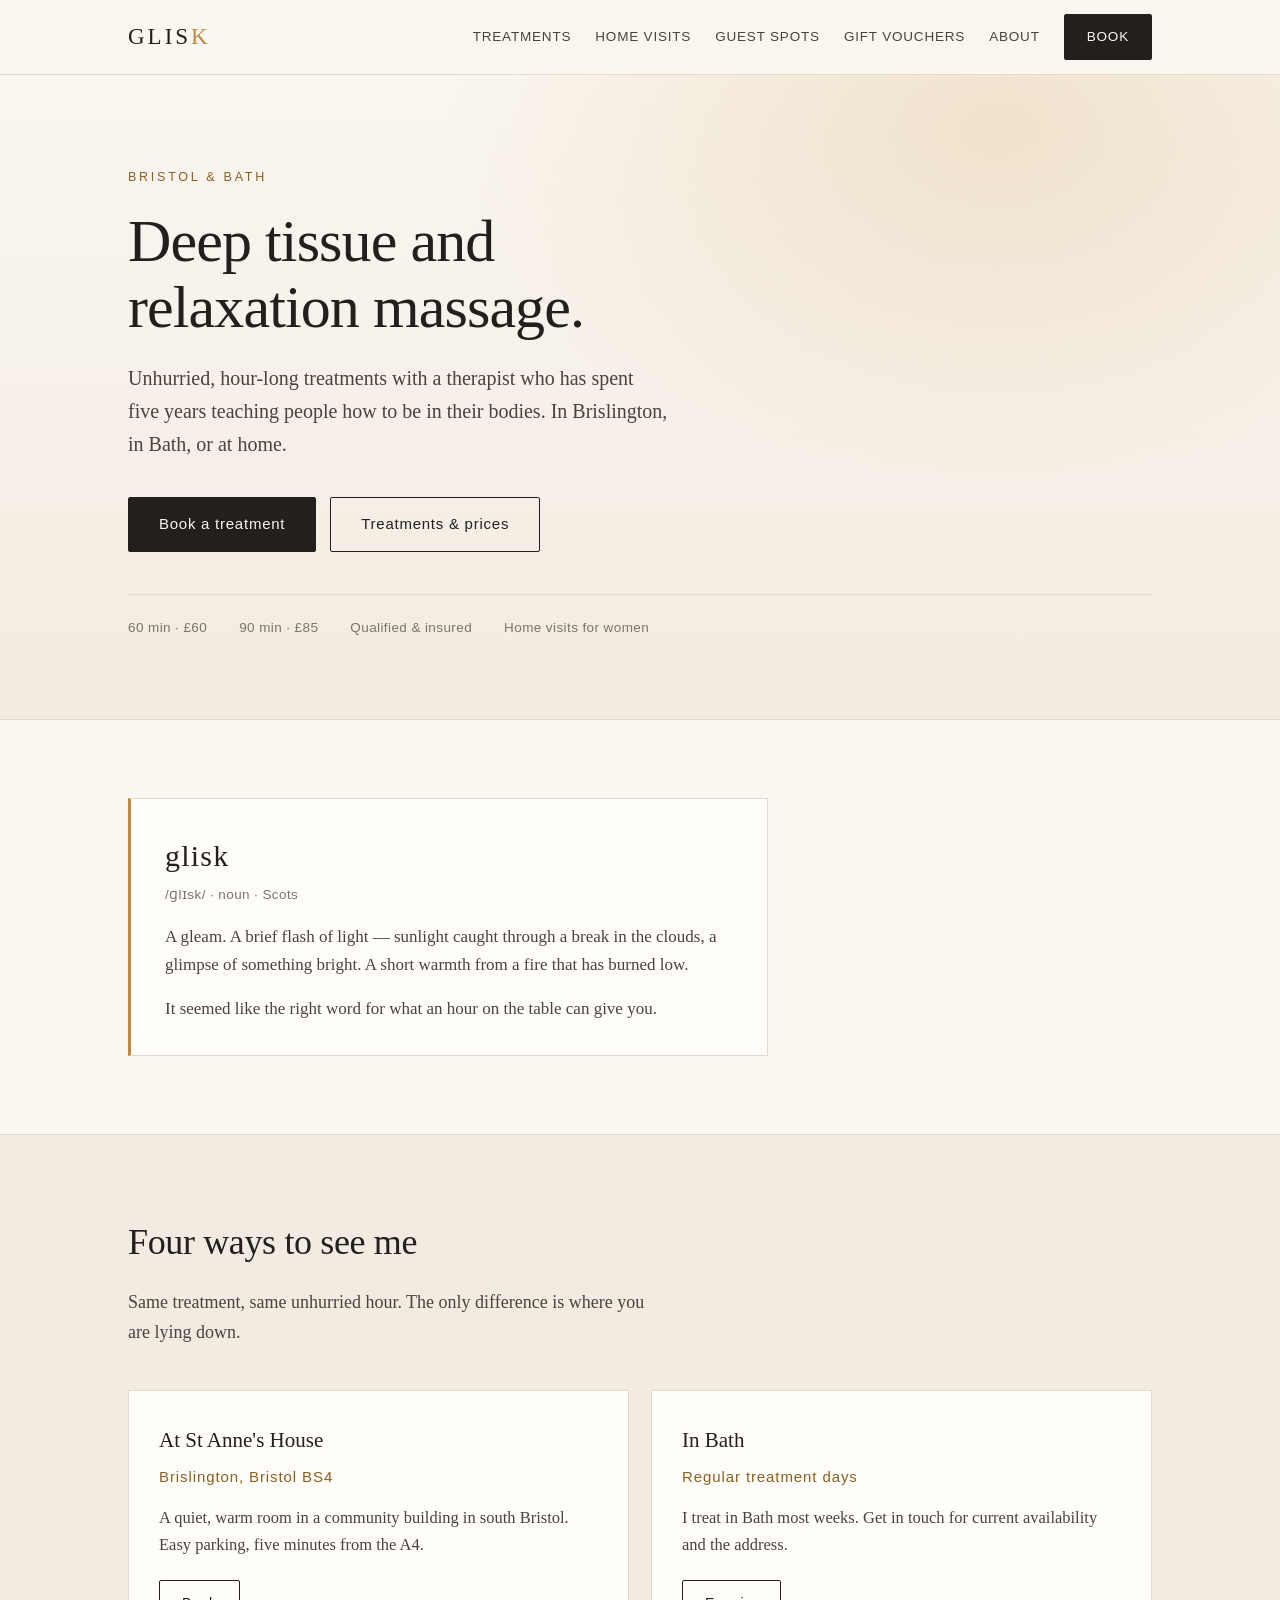
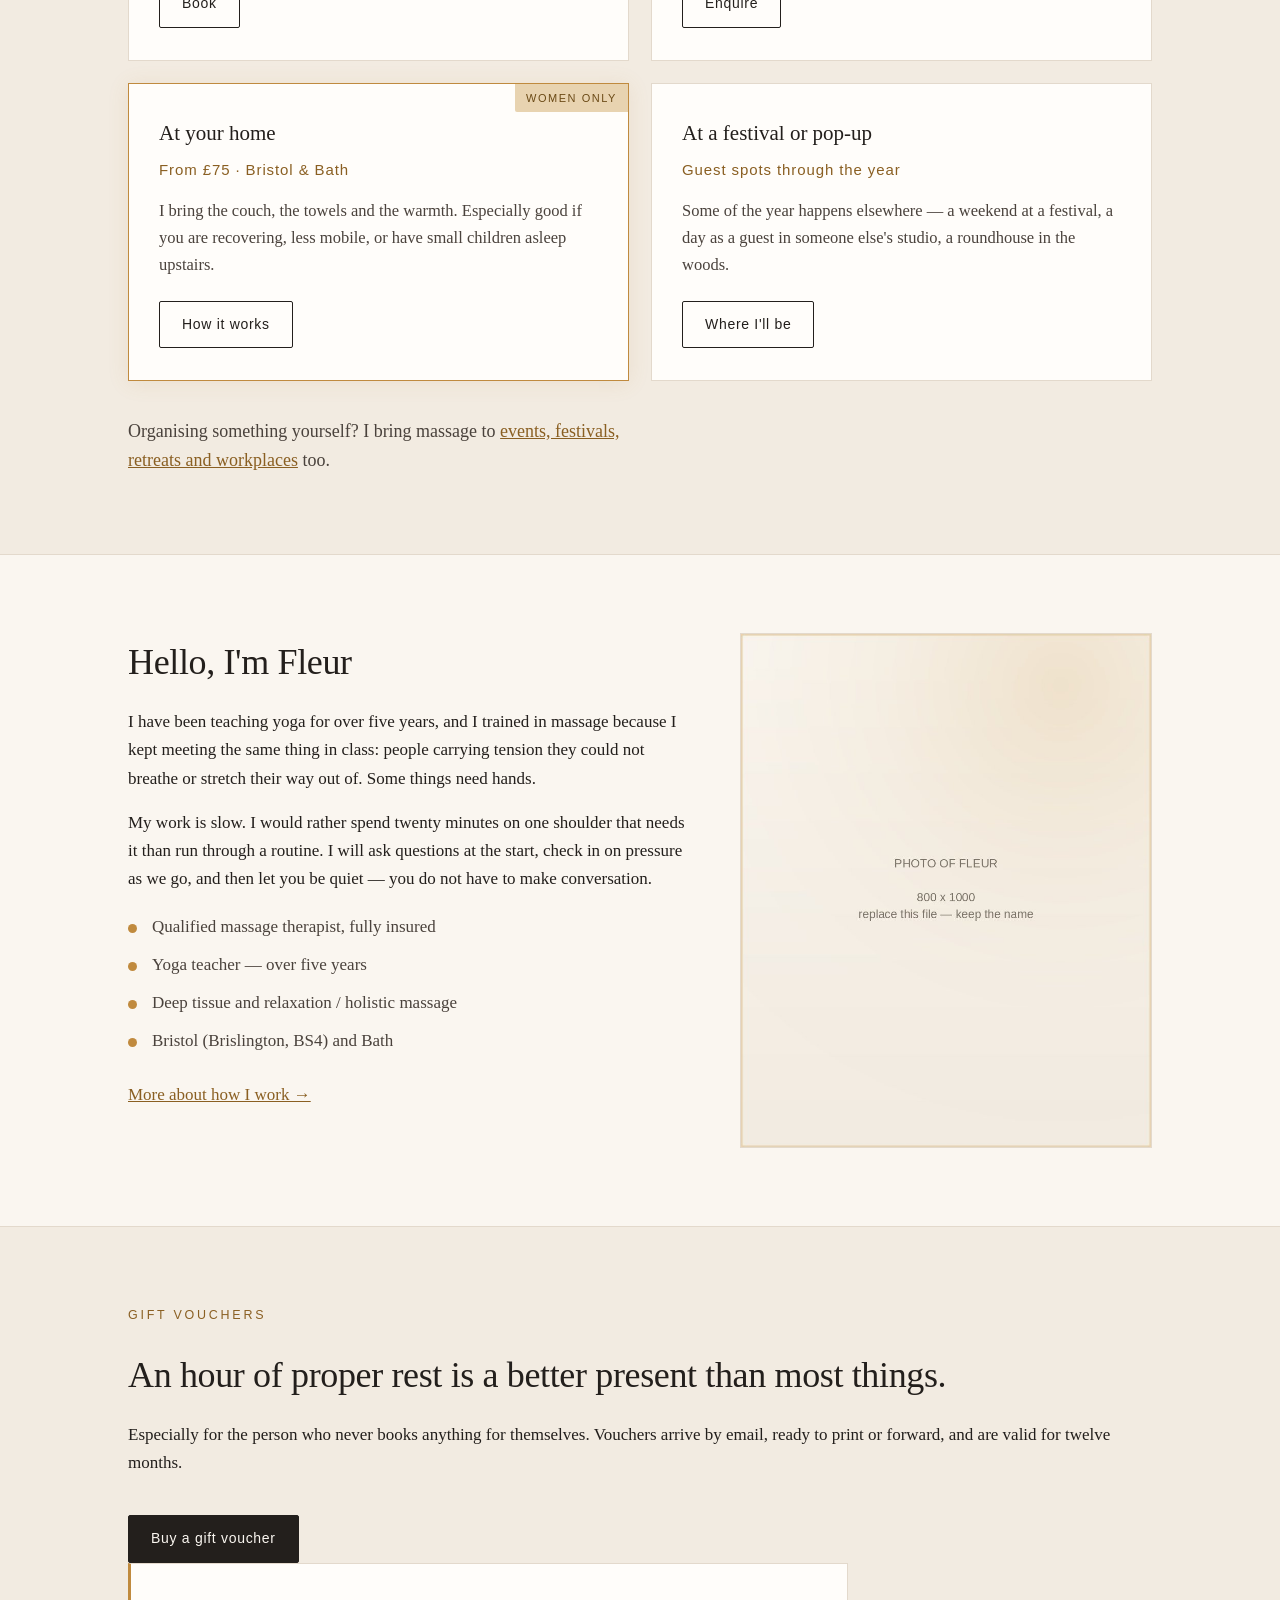
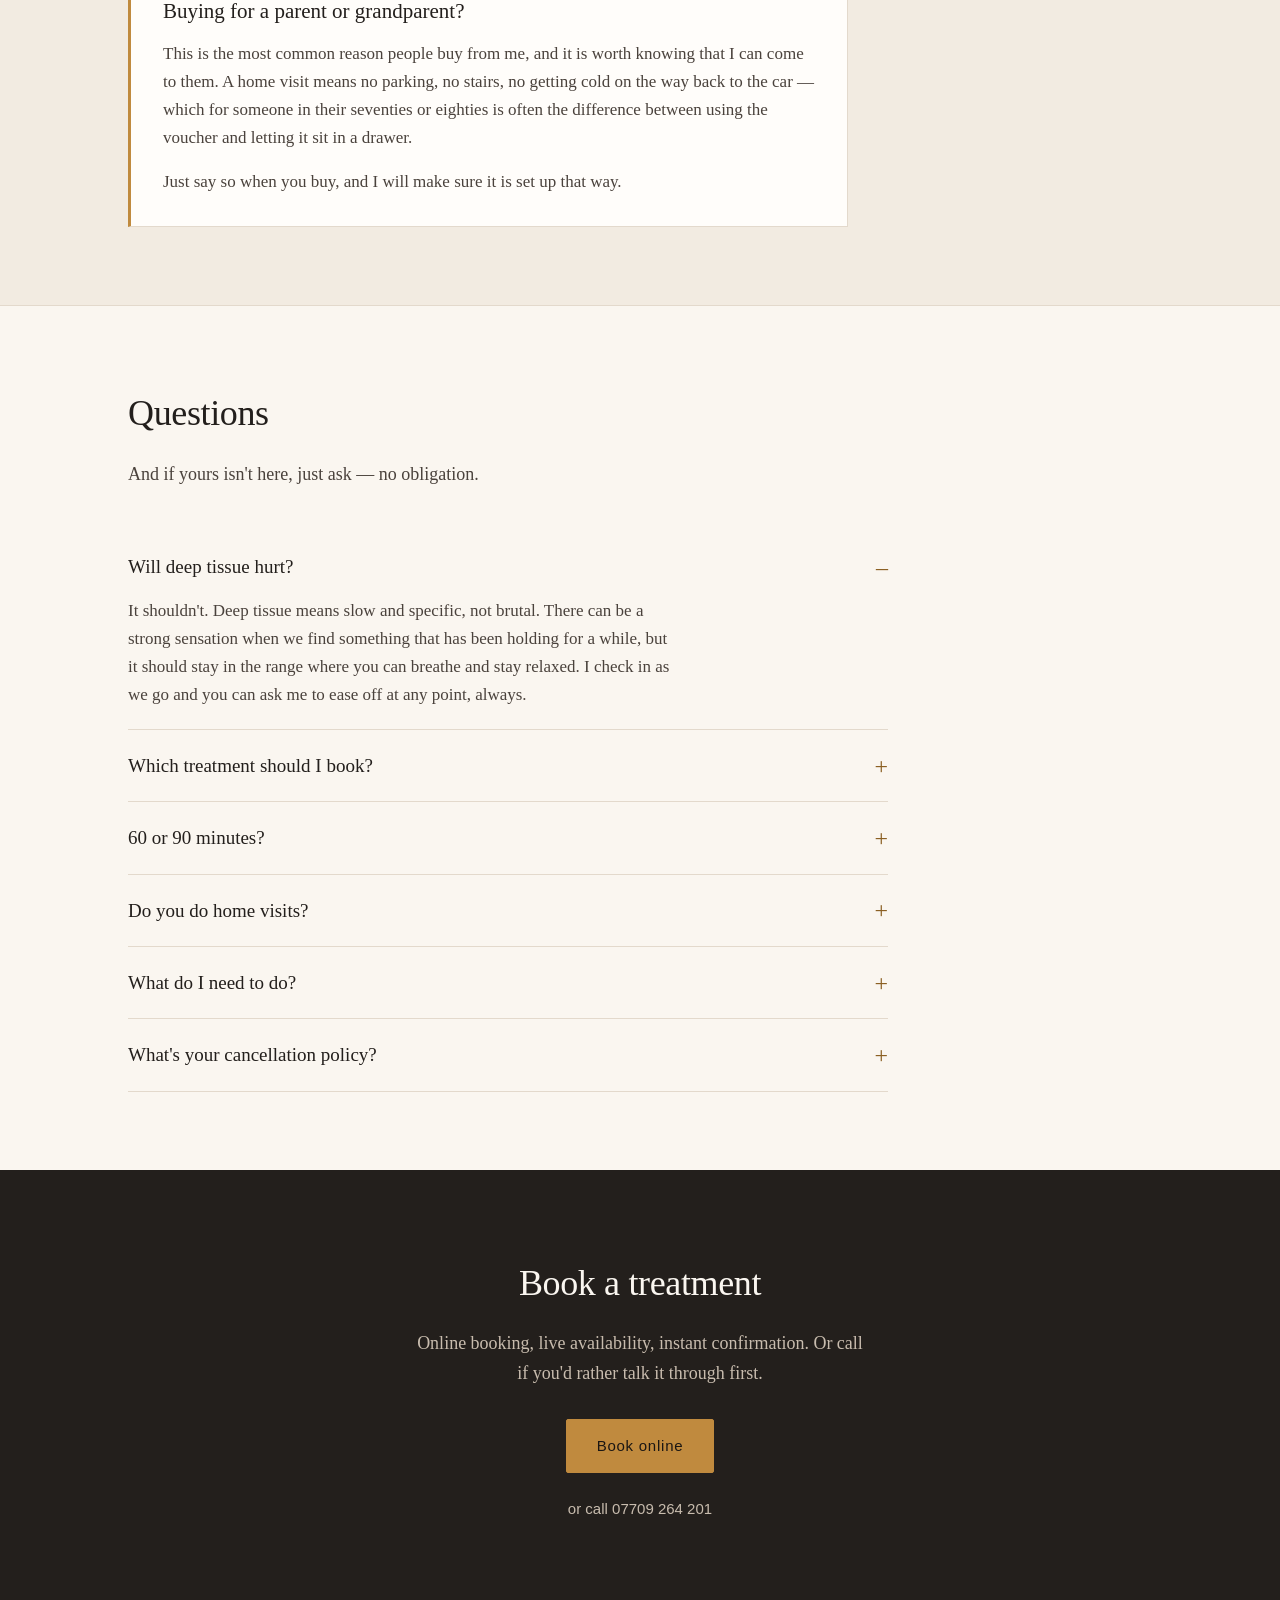
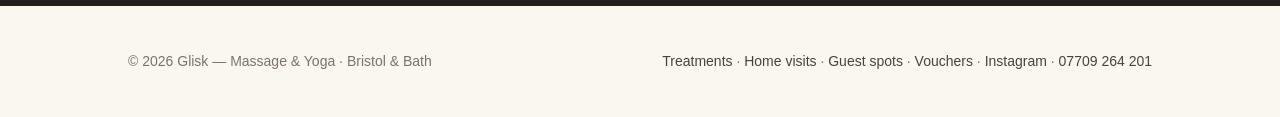
==== index.html @ 11c19a36 "Replace Booksy with a booking system on the site Bookings now happen on gliskmassage.co.uk rather th" ====
<!DOCTYPE html>
<html lang="en-GB">
<head>
<meta charset="utf-8">
<meta name="viewport" content="width=device-width, initial-scale=1">
<title>Glisk — Deep Tissue &amp; Relaxation Massage, Bristol &amp; Bath</title>
<meta name="description" content="Deep tissue and relaxation massage in Brislington, Bristol, and in Bath. Unhurried 60 and 90 minute treatments with Fleur, qualified massage therapist and yoga teacher. Home visits for women.">
<link rel="canonical" href="https://gliskmassage.co.uk/">
<meta property="og:type" content="website">
<meta property="og:title" content="Glisk — Deep Tissue &amp; Relaxation Massage, Bristol &amp; Bath">
<meta property="og:description" content="Unhurried deep tissue and relaxation massage in Brislington, Bristol, and in Bath.">
<meta property="og:url" content="https://gliskmassage.co.uk/">
<meta property="og:image" content="https://gliskmassage.co.uk/assets/img/og.jpg">
<meta property="og:image:width" content="1200">
<meta property="og:image:height" content="630">
<meta property="og:locale" content="en_GB">
<meta name="twitter:card" content="summary_large_image">
<link rel="stylesheet" href="assets/css/style.css">
<script type="application/ld+json">
{
  "@context": "https://schema.org",
  "@type": "DaySpa",
  "@id": "https://gliskmassage.co.uk/#business",
  "name": "Glisk — Massage & Yoga",
  "description": "Deep tissue and relaxation massage, and yoga, in Bristol and Bath.",
  "url": "https://gliskmassage.co.uk/",
  "telephone": "+447709264201",
  "priceRange": "££",
  "image": "https://gliskmassage.co.uk/assets/img/og.jpg",
  "address": {
    "@type": "PostalAddress",
    "streetAddress": "St Anne's House, St Anne's Road, Brislington",
    "addressLocality": "Bristol",
    "postalCode": "BS4 4AB",
    "addressCountry": "GB"
  },
  "geo": { "@type": "GeoCoordinates", "latitude": 51.44161, "longitude": -2.55432 },
  "areaServed": [
    { "@type": "City", "name": "Bristol" },
    { "@type": "City", "name": "Bath" }
  ],
  "sameAs": ["https://www.instagram.com/glisk_massage_yoga"],
  "makesOffer": [
    { "@type": "Offer", "itemOffered": { "@type": "Service", "name": "Deep Tissue Massage, 60 minutes" }, "price": "60.00", "priceCurrency": "GBP" },
    { "@type": "Offer", "itemOffered": { "@type": "Service", "name": "Deep Tissue Massage, 90 minutes" }, "price": "85.00", "priceCurrency": "GBP" },
    { "@type": "Offer", "itemOffered": { "@type": "Service", "name": "Relaxation & Wellbeing Massage, 60 minutes" }, "price": "60.00", "priceCurrency": "GBP" },
    { "@type": "Offer", "itemOffered": { "@type": "Service", "name": "Relaxation & Wellbeing Massage, 90 minutes" }, "price": "85.00", "priceCurrency": "GBP" }
  ]
}
</script>
</head>
<body>
<a href="#main" class="skip">Skip to content</a>

<nav>
  <div class="nav-in">
    <a href="index.html" class="logo">Glis<span>k</span></a>
    <div class="nav-links">
      <a href="treatments.html">Treatments</a>
      <a href="home-visits.html">Home visits</a>
      <a href="guest-spots.html">Guest spots</a>
      <a href="gift-vouchers.html">Gift vouchers</a>
      <a href="about.html">About</a>
      <a href="book.html" class="btn">Book</a>
    </div>
  </div>
</nav>

<main id="main">

<header class="hero">
  <div class="wrap">
    <div class="kicker">Bristol &amp; Bath</div>
    <h1>Deep tissue and relaxation massage.</h1>
    <p class="lede">Unhurried, hour-long treatments with a therapist who has spent five years teaching people how to be in their bodies. In Brislington, in Bath, or at home.</p>
    <div class="hero-cta">
      <a href="book.html" class="btn btn-lg">Book a treatment</a>
      <a href="treatments.html" class="btn btn-ghost btn-lg">Treatments &amp; prices</a>
    </div>
    <div class="hero-meta">
      <div>60 min · £60</div>
      <div>90 min · £85</div>
      <div>Qualified &amp; insured</div>
      <div>Home visits for women</div>
    </div>
  </div>
</header>

<section>
  <div class="wrap">
    <div class="namebox">
      <div class="word">glisk</div>
      <div class="pron">/ɡlɪsk/ · noun · Scots</div>
      <p>A gleam. A brief flash of light — sunlight caught through a break in the clouds, a glimpse of something bright. A short warmth from a fire that has burned low.</p>
      <p>It seemed like the right word for what an hour on the table can give you.</p>
    </div>
  </div>
</section>

<section class="alt">
  <div class="wrap">
    <h2>Four ways to see me</h2>
    <p class="sec-intro">Same treatment, same unhurried hour. The only difference is where you are lying down.</p>
    <div class="cards cards-4" style="margin-bottom:36px">
      <div class="card">
        <h3>At St Anne's House</h3>
        <div class="price">Brislington, Bristol BS4</div>
        <p>A quiet, warm room in a community building in south Bristol. Easy parking, five minutes from the A4.</p>
        <a href="book.html" class="btn btn-ghost">Book</a>
      </div>
      <div class="card">
        <h3>In Bath</h3>
        <div class="price">Regular treatment days</div>
        <p>I treat in Bath most weeks. Get in touch for current availability and the address.</p>
        <a href="mailto:hello@gliskmassage.co.uk" class="btn btn-ghost">Enquire</a>
      </div>
      <div class="card card-feature">
        <span class="badge">Women only</span>
        <h3>At your home</h3>
        <div class="price">From £75 · Bristol &amp; Bath</div>
        <p>I bring the couch, the towels and the warmth. Especially good if you are recovering, less mobile, or have small children asleep upstairs.</p>
        <a href="home-visits.html" class="btn btn-ghost">How it works</a>
      </div>
      <div class="card">
        <h3>At a festival or pop-up</h3>
        <div class="price">Guest spots through the year</div>
        <p>Some of the year happens elsewhere — a weekend at a festival, a day as a guest in someone else's studio, a roundhouse in the woods.</p>
        <a href="guest-spots.html" class="btn btn-ghost">Where I'll be</a>
      </div>
    </div>
    <p class="sec-intro" style="margin-bottom:0">Organising something yourself? I bring massage to <a href="guest-spots.html">events, festivals, retreats and workplaces</a> too.</p>
  </div>
</section>

<section>
  <div class="wrap">
    <div class="two">
      <div>
        <h2>Hello, I'm Fleur</h2>
        <p>I have been teaching yoga for over five years, and I trained in massage because I kept meeting the same thing in class: people carrying tension they could not breathe or stretch their way out of. Some things need hands.</p>
        <p>My work is slow. I would rather spend twenty minutes on one shoulder that needs it than run through a routine. I will ask questions at the start, check in on pressure as we go, and then let you be quiet — you do not have to make conversation.</p>
        <ul class="ticks">
          <li>Qualified massage therapist, fully insured</li>
          <li>Yoga teacher — over five years</li>
          <li>Deep tissue and relaxation / holistic massage</li>
          <li>Bristol (Brislington, BS4) and Bath</li>
        </ul>
        <p style="margin-top:26px"><a href="about.html">More about how I work →</a></p>
      </div>
      <img src="assets/img/fleur-portrait.jpg"
           alt="Fleur, massage therapist and yoga teacher, in Bristol"
           class="photo photo-portrait" width="800" height="1000" loading="lazy">
    </div>
  </div>
</section>

<section class="alt">
  <div class="wrap">
    <div class="two-even">
      <div>
        <div class="kicker">Gift vouchers</div>
        <h2>An hour of proper rest is a better present than most things.</h2>
        <p>Especially for the person who never books anything for themselves. Vouchers arrive by email, ready to print or forward, and are valid for twelve months.</p>
        <p><a href="gift-vouchers.html" class="btn" style="margin-top:22px">Buy a gift voucher</a></p>
      </div>
      <div>
        <div class="policy">
          <h3>Buying for a parent or grandparent?</h3>
          <p>This is the most common reason people buy from me, and it is worth knowing that I can come to them. A home visit means no parking, no stairs, no getting cold on the way back to the car — which for someone in their seventies or eighties is often the difference between using the voucher and letting it sit in a drawer.</p>
          <p>Just say so when you buy, and I will make sure it is set up that way.</p>
        </div>
      </div>
    </div>
  </div>
</section>

<section>
  <div class="wrap">
    <h2>Questions</h2>
    <p class="sec-intro">And if yours isn't here, just ask — no obligation.</p>

    <details open>
      <summary>Will deep tissue hurt?</summary>
      <p>It shouldn't. Deep tissue means slow and specific, not brutal. There can be a strong sensation when we find something that has been holding for a while, but it should stay in the range where you can breathe and stay relaxed. I check in as we go and you can ask me to ease off at any point, always.</p>
    </details>
    <details>
      <summary>Which treatment should I book?</summary>
      <p>If you have a specific area that aches or you train hard, book deep tissue. If you are stressed, not sleeping, or just need to stop, book relaxation. If you are unsure, book either and tell me on the day — I tailor it once we've talked, and there is no price difference.</p>
    </details>
    <details>
      <summary>60 or 90 minutes?</summary>
      <p>Ninety, if you can. Sixty is a good treatment but it means choosing where to focus. Ninety means we cover the back, hips and neck properly, and it gives you long enough to genuinely switch off rather than just starting to.</p>
    </details>
    <details>
      <summary>Do you do home visits?</summary>
      <p>Yes, in Bristol and Bath — and for women only. That is a safety decision rather than a preference, and I have explained the reasoning honestly on the <a href="home-visits.html">home visits page</a>. Treatments at St Anne's House are open to everyone.</p>
    </details>
    <details>
      <summary>What do I need to do?</summary>
      <p>Nothing. Arrive a few minutes early, wear something comfortable. You'll undress to your underwear and be covered by towels throughout, with only the area being worked on uncovered. Drink some water afterwards and don't book anything strenuous straight after if you can help it.</p>
    </details>
    <details>
      <summary>What's your cancellation policy?</summary>
      <p>Please give 24 hours' notice if you need to move or cancel, so the slot can go to someone else. Life happens, and I'm reasonable about it.</p>
    </details>
  </div>
</section>

<section class="book" id="book">
  <h2>Book a treatment</h2>
  <p>Online booking, live availability, instant confirmation. Or call if you'd rather talk it through first.</p>
  <a href="book.html" class="btn btn-lg">Book online</a>
  <a href="tel:07709264201" class="phone">or call 07709 264 201</a>
</section>

</main>

<footer>
  <div class="wrap foot-in">
    <div>© 2026 Glisk — Massage &amp; Yoga · Bristol &amp; Bath</div>
    <div>
      <a href="treatments.html">Treatments</a> ·
      <a href="home-visits.html">Home visits</a> ·
      <a href="guest-spots.html">Guest spots</a> ·
      <a href="gift-vouchers.html">Vouchers</a> ·
      <a href="https://www.instagram.com/glisk_massage_yoga">Instagram</a> ·
      <a href="tel:07709264201">07709 264 201</a>
    </div>
  </div>
</footer>

</body>
</html>
---- assets/css/style.css ----
/* ==========================================================================
   Glisk — Massage & Yoga, Bristol & Bath
   Single stylesheet. No frameworks, no build step, no external requests.
   Edit design tokens below; everything else derives from them.
   ========================================================================== */

:root{
  /* colour */
  --ink:#231f1c;
  --ink-soft:#4a423c;
  --muted:#7d7268;
  --paper:#faf6f0;
  --paper-2:#f2ebe1;
  --card:#fffdfa;
  --gleam:#c08a3e;         /* the accent — "a gleam of light" */
  --gleam-deep:#8a5f22;    /* accessible on light backgrounds */
  --gleam-soft:#e8d3b0;
  --line:#e3d9cc;
  --warn-bg:#fff8e6;
  --warn-line:#d8b978;
  --warn-ink:#6b4a16;

  /* type */
  --serif:"Iowan Old Style","Palatino Linotype",Palatino,Georgia,serif;
  --sans:ui-sans-serif,-apple-system,"Segoe UI",Inter,Helvetica,Arial,sans-serif;

  /* layout */
  --max:1080px;
  --gutter:28px;
}

*{box-sizing:border-box;margin:0;padding:0}
html{scroll-behavior:smooth;-webkit-text-size-adjust:100%}
body{
  background:var(--paper);color:var(--ink);
  font-family:var(--serif);font-size:17px;line-height:1.65;
  -webkit-font-smoothing:antialiased;
}
img{max-width:100%;height:auto;display:block}
.wrap{max-width:var(--max);margin:0 auto;padding:0 var(--gutter)}
.narrow{max-width:720px}

/* skip link — accessibility */
.skip{position:absolute;left:-9999px;top:0;background:var(--ink);color:var(--paper);
  padding:12px 18px;z-index:100;font-family:var(--sans);font-size:14px}
.skip:focus{left:0}

/* --------------------------------------------------------------- nav ---- */
nav{position:sticky;top:0;z-index:50;background:rgba(250,246,240,.92);
  backdrop-filter:blur(10px);border-bottom:1px solid var(--line)}
.nav-in{display:flex;align-items:center;justify-content:space-between;gap:20px;
  padding:14px var(--gutter);max-width:var(--max);margin:0 auto}
.logo{font-size:23px;letter-spacing:.13em;text-transform:uppercase;color:var(--ink);
  text-decoration:none;font-weight:500;white-space:nowrap}
.logo span{color:var(--gleam)}
.nav-links{display:flex;gap:24px;align-items:center}
.nav-links a{font-family:var(--sans);font-size:13.5px;letter-spacing:.06em;
  text-transform:uppercase;text-decoration:none}
/* Colour the plain links only. A bare `.nav-links a` colour rule outranks
   `.btn` on specificity, which left the Book button dark-on-dark. */
.nav-links a:not(.btn){color:var(--ink-soft)}
.nav-links a:not(.btn):hover,.nav-links a:not(.btn):focus{color:var(--gleam-deep)}
.nav-links a:not(.btn)[aria-current="page"]{color:var(--gleam-deep);border-bottom:1px solid var(--gleam)}
@media(max-width:860px){.nav-links a:not(.btn){display:none}}

/* -------------------------------------------------------------- button -- */
.btn{display:inline-block;font-family:var(--sans);font-size:14px;letter-spacing:.05em;
  background:var(--ink);color:var(--paper);padding:11px 22px;border-radius:2px;
  text-decoration:none;border:1px solid var(--ink);cursor:pointer;transition:background .2s,border-color .2s}
.btn:hover,.btn:focus{background:var(--gleam-deep);border-color:var(--gleam-deep)}
.btn-ghost{background:transparent;color:var(--ink)}
.btn-ghost:hover,.btn-ghost:focus{background:var(--ink);color:var(--paper);border-color:var(--ink)}
.btn-lg{padding:14px 30px;font-size:15px}

/* --------------------------------------------------------------- hero --- */
.hero{padding:92px 0 80px;border-bottom:1px solid var(--line);
  background:
    radial-gradient(ellipse 70% 90% at 78% 8%, rgba(232,211,176,.55), transparent 62%),
    linear-gradient(180deg,var(--paper) 0%, var(--paper-2) 100%)}
.hero-sm{padding:64px 0 56px}
.kicker{font-family:var(--sans);font-size:12.5px;letter-spacing:.22em;
  text-transform:uppercase;color:var(--gleam-deep);margin-bottom:20px}
h1{font-size:clamp(36px,6vw,60px);line-height:1.1;font-weight:400;
  letter-spacing:-.015em;max-width:17ch}
.hero-sm h1{font-size:clamp(32px,5vw,48px)}
.lede{margin-top:22px;font-size:20px;color:var(--ink-soft);max-width:54ch}
.hero-cta{margin-top:36px;display:flex;gap:14px;flex-wrap:wrap}
.hero-meta{margin-top:42px;padding-top:22px;border-top:1px solid var(--line);
  display:flex;gap:32px;flex-wrap:wrap;font-family:var(--sans);
  font-size:13.5px;color:var(--muted);letter-spacing:.03em}

/* ----------------------------------------------------------- sections --- */
section{padding:78px 0}
section.alt{background:var(--paper-2);border-top:1px solid var(--line);
  border-bottom:1px solid var(--line)}
h2{font-size:clamp(27px,3.5vw,36px);font-weight:400;letter-spacing:-.01em;margin-bottom:16px}
h3{font-size:21px;font-weight:400;margin-bottom:8px}
h4{font-family:var(--sans);font-size:13px;font-weight:600;letter-spacing:.12em;
  text-transform:uppercase;color:var(--gleam-deep);margin-bottom:10px}
.sec-intro{color:var(--ink-soft);max-width:58ch;margin-bottom:42px;font-size:18px}
p+p{margin-top:16px}
a{color:var(--gleam-deep)}
strong{font-weight:600}

/* ------------------------------------------------------------ namebox --- */
.namebox{background:var(--card);border:1px solid var(--line);
  border-left:3px solid var(--gleam);padding:32px 34px;max-width:640px}
.namebox .word{font-size:30px;letter-spacing:.04em;margin-bottom:4px}
.namebox .pron{font-family:var(--sans);font-size:13.5px;color:var(--muted);
  margin-bottom:16px;letter-spacing:.03em}
.namebox p{color:var(--ink-soft)}

/* -------------------------------------------------------------- cards --- */
.cards{display:grid;grid-template-columns:repeat(auto-fit,minmax(280px,1fr));gap:22px}
.cards-3{grid-template-columns:repeat(auto-fit,minmax(250px,1fr))}
.cards-4{grid-template-columns:repeat(2,1fr)}
@media(max-width:620px){.cards-4{grid-template-columns:1fr}}
.card{background:var(--card);border:1px solid var(--line);padding:32px 30px;
  display:flex;flex-direction:column;position:relative}
.card .price{font-family:var(--sans);color:var(--gleam-deep);font-size:15px;
  letter-spacing:.06em;margin-bottom:14px}
.card p{color:var(--ink-soft);font-size:16.5px;flex:1}
.card .btn{margin-top:22px;align-self:flex-start}
.badge{position:absolute;top:0;right:0;font-family:var(--sans);font-size:11px;
  letter-spacing:.14em;text-transform:uppercase;background:var(--gleam-soft);
  color:var(--warn-ink);padding:5px 11px;border-radius:0 0 0 2px}
.card-feature{border:1px solid var(--gleam);box-shadow:0 2px 20px rgba(192,138,62,.12)}

/* -------------------------------------------------------- voucher tier -- */
.tier{background:var(--card);border:1px solid var(--line);padding:34px 30px;
  display:flex;flex-direction:column;position:relative;text-align:left}
.tier .amount{font-size:44px;line-height:1;letter-spacing:-.02em;margin-bottom:6px}
.tier .what{font-family:var(--sans);font-size:13px;letter-spacing:.1em;
  text-transform:uppercase;color:var(--muted);margin-bottom:18px}
.tier p{color:var(--ink-soft);font-size:16px;flex:1}
.tier .btn{margin-top:24px}

/* --------------------------------------------------------------- two ---- */
.two{display:grid;grid-template-columns:1.15fr .85fr;gap:54px;align-items:start}
.two-even{grid-template-columns:1fr 1fr}
@media(max-width:820px){.two,.two-even{grid-template-columns:1fr;gap:36px}}
/* real photos */
.photo{width:100%;height:auto;display:block;border:1px solid var(--line)}
.photo-portrait{aspect-ratio:4/5;object-fit:cover}
.photo-wide{aspect-ratio:8/5;object-fit:cover}
figure{margin:0}
figcaption{font-family:var(--sans);font-size:13px;color:var(--muted);margin-top:10px}

/* fallback placeholder — only used where no photo exists yet */
.portrait{aspect-ratio:4/5;border:1px solid var(--line);
  background:radial-gradient(ellipse at 60% 30%, var(--gleam-soft), var(--paper-2));
  display:flex;align-items:center;justify-content:center;font-family:var(--sans);
  font-size:13px;color:var(--muted);text-align:center;padding:24px;letter-spacing:.04em}

/* --------------------------------------------------------------- list --- */
ul.ticks{list-style:none;margin-top:20px}
ul.ticks li{padding-left:24px;position:relative;margin-bottom:10px;color:var(--ink-soft)}
ul.ticks li:before{content:"";position:absolute;left:0;top:11px;width:9px;height:9px;
  background:var(--gleam);border-radius:50%}
ol.steps{list-style:none;counter-reset:s;margin-top:8px}
ol.steps li{counter-increment:s;padding-left:52px;position:relative;margin-bottom:26px;
  color:var(--ink-soft)}
ol.steps li:before{content:counter(s);position:absolute;left:0;top:-2px;
  width:34px;height:34px;border:1px solid var(--gleam);border-radius:50%;
  display:flex;align-items:center;justify-content:center;
  font-family:var(--sans);font-size:14px;color:var(--gleam-deep)}
ol.steps li strong{display:block;color:var(--ink);font-weight:400;font-size:19px;margin-bottom:4px}

/* ------------------------------------------------------------- places --- */
.places{display:grid;grid-template-columns:repeat(auto-fit,minmax(250px,1fr));gap:22px}
.place{background:var(--card);border:1px solid var(--line);padding:26px}
.place .city{font-family:var(--sans);font-size:11.5px;letter-spacing:.18em;
  text-transform:uppercase;color:var(--gleam-deep);margin-bottom:8px}
.place p{font-size:16px;color:var(--ink-soft)}

/* ---------------------------------------------------------- policy box -- */
.policy{background:var(--card);border:1px solid var(--line);border-left:3px solid var(--gleam);
  padding:30px 32px;max-width:720px}
.policy h3{margin-bottom:12px}
.policy p{color:var(--ink-soft)}

/* ---------------------------------------------------------------- faq --- */
details{border-bottom:1px solid var(--line);padding:20px 0;max-width:760px}
summary{cursor:pointer;font-size:19px;list-style:none;display:flex;
  justify-content:space-between;gap:18px;align-items:center}
summary::-webkit-details-marker{display:none}
summary:after{content:"+";color:var(--gleam-deep);font-size:24px;line-height:1}
details[open] summary:after{content:"\2013"}
details p{margin-top:14px;color:var(--ink-soft);max-width:64ch}
details ul{margin-top:12px;margin-left:20px;color:var(--ink-soft)}
details li{margin-bottom:6px}

/* --------------------------------------------------------------- book --- */
.book{background:var(--ink);color:var(--paper);text-align:center;padding:84px var(--gutter)}
.book h2{color:var(--paper)}
.book p{color:#c8bcae;max-width:50ch;margin:0 auto 30px;font-size:18px}
.book .btn{background:var(--gleam);color:#1a1613;border-color:var(--gleam)}
.book .btn:hover,.book .btn:focus{background:var(--gleam-soft);border-color:var(--gleam-soft)}
.book .phone{display:block;margin-top:24px;color:#c8bcae;text-decoration:none;
  font-family:var(--sans);font-size:15px}
.book .phone:hover{color:var(--gleam-soft)}

/* ------------------------------------------------------------- footer --- */
footer{padding:44px 0;font-family:var(--sans);font-size:14px;color:var(--muted)}
.foot-in{display:flex;justify-content:space-between;gap:20px;flex-wrap:wrap;align-items:center}
footer a{color:var(--ink-soft);text-decoration:none}
footer a:hover,footer a:focus{color:var(--gleam-deep)}

/* -------------------------------------------------------- editor note --- */
/* Remove all .note blocks before the site goes live. */
.note{background:var(--warn-bg);border:1px dashed var(--warn-line);color:var(--warn-ink);
  padding:14px 18px;font-family:var(--sans);font-size:13.5px;line-height:1.55;
  margin-top:26px;border-radius:2px}

/* ------------------------------------------------------------- print ---- */
@media print{
  nav,.book,.hero-cta,.note{display:none}
  body{background:#fff;font-size:12pt}
}

/* ------------------------------------------------- reduced motion ------- */
@media(prefers-reduced-motion:reduce){
  html{scroll-behavior:auto}
  *{transition:none!important;animation:none!important}
}

/* ------------------------------------------------------------- booking -- */
.step-nav{display:flex;gap:14px;flex-wrap:wrap;margin-top:32px}
.loading{font-family:var(--sans);font-size:14px;color:var(--muted);margin-top:20px}
.muted-line{font-family:var(--sans);font-size:14px;color:var(--muted);margin-top:14px}
.step h2:focus,.step h3:focus{outline:none}

.slot-days{display:flex;flex-direction:column;gap:30px}
.slot-day h3{font-size:18px;margin-bottom:12px;color:var(--ink)}
.slot-list{display:flex;flex-wrap:wrap;gap:10px}
.slot{font-family:var(--sans);font-size:14.5px;background:var(--card);
  border:1px solid var(--line);color:var(--ink);padding:11px 16px;border-radius:2px;
  cursor:pointer;transition:background .15s,border-color .15s,color .15s}
.slot:hover{border-color:var(--gleam);color:var(--gleam-deep)}
.slot:focus-visible,.btn:focus-visible,.slot-day .slot:focus-visible{
  outline:2px solid var(--gleam-deep);outline-offset:2px}

.bookform{max-width:520px;display:flex;flex-direction:column;gap:22px;margin-top:8px}
.bookform label{display:flex;flex-direction:column;gap:7px;font-family:var(--sans);
  font-size:14px;letter-spacing:.04em;color:var(--ink)}
.bookform .opt{color:var(--muted);letter-spacing:0}
.bookform input,.bookform textarea{font-family:var(--serif);font-size:17px;
  padding:12px 14px;border:1px solid var(--line);background:var(--card);
  color:var(--ink);border-radius:2px;width:100%}
.bookform input:focus,.bookform textarea:focus{outline:2px solid var(--gleam-deep);
  outline-offset:1px;border-color:var(--gleam)}
.bookform .hint{font-size:13px;color:var(--muted);letter-spacing:0}
.formerror{font-family:var(--sans);font-size:14.5px;color:var(--warn-ink);
  background:var(--warn-bg);border:1px solid var(--warn-line);padding:12px 14px;
  border-radius:2px;margin-top:18px}
/* spam trap — off-screen rather than display:none, which some bots skip */
.hp{position:absolute;left:-9999px;width:1px;height:1px;overflow:hidden}

@media(prefers-reduced-motion:reduce){
  .slot,.btn{transition:none}
  html{scroll-behavior:auto}
}
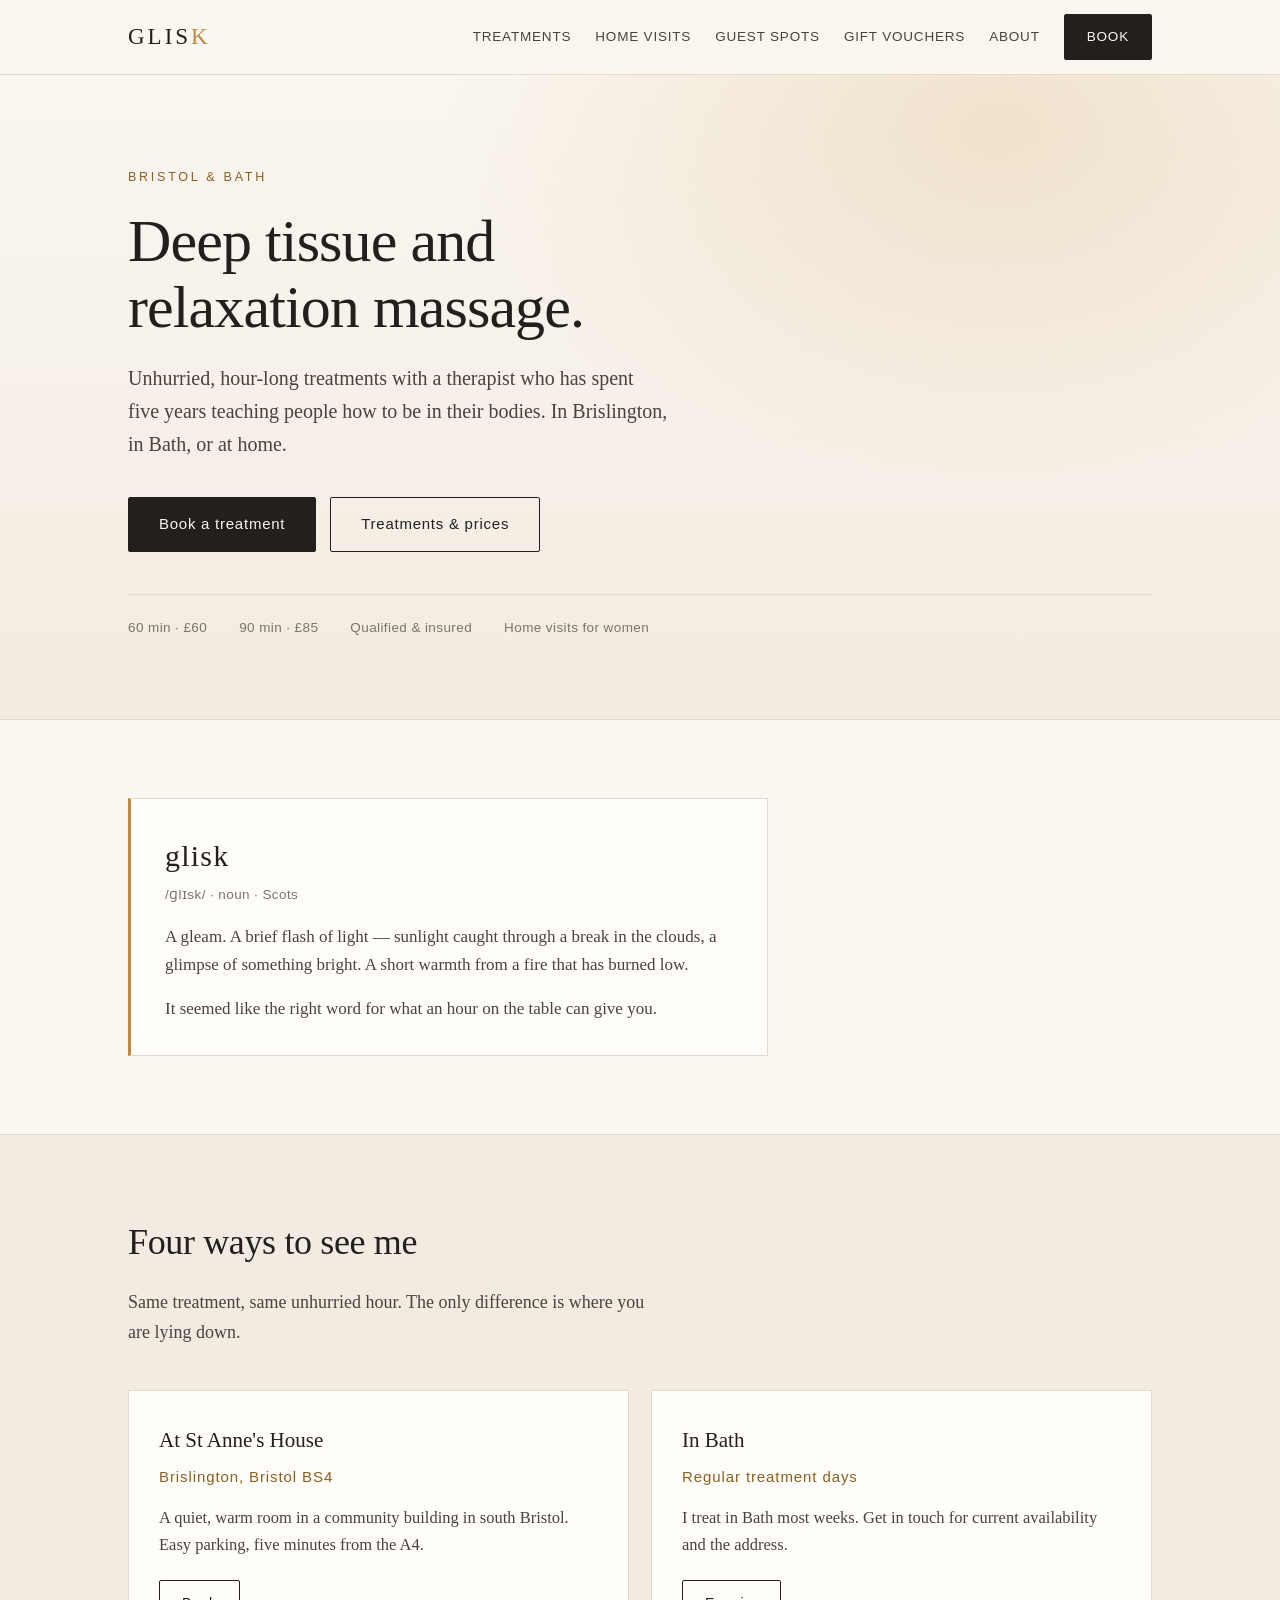
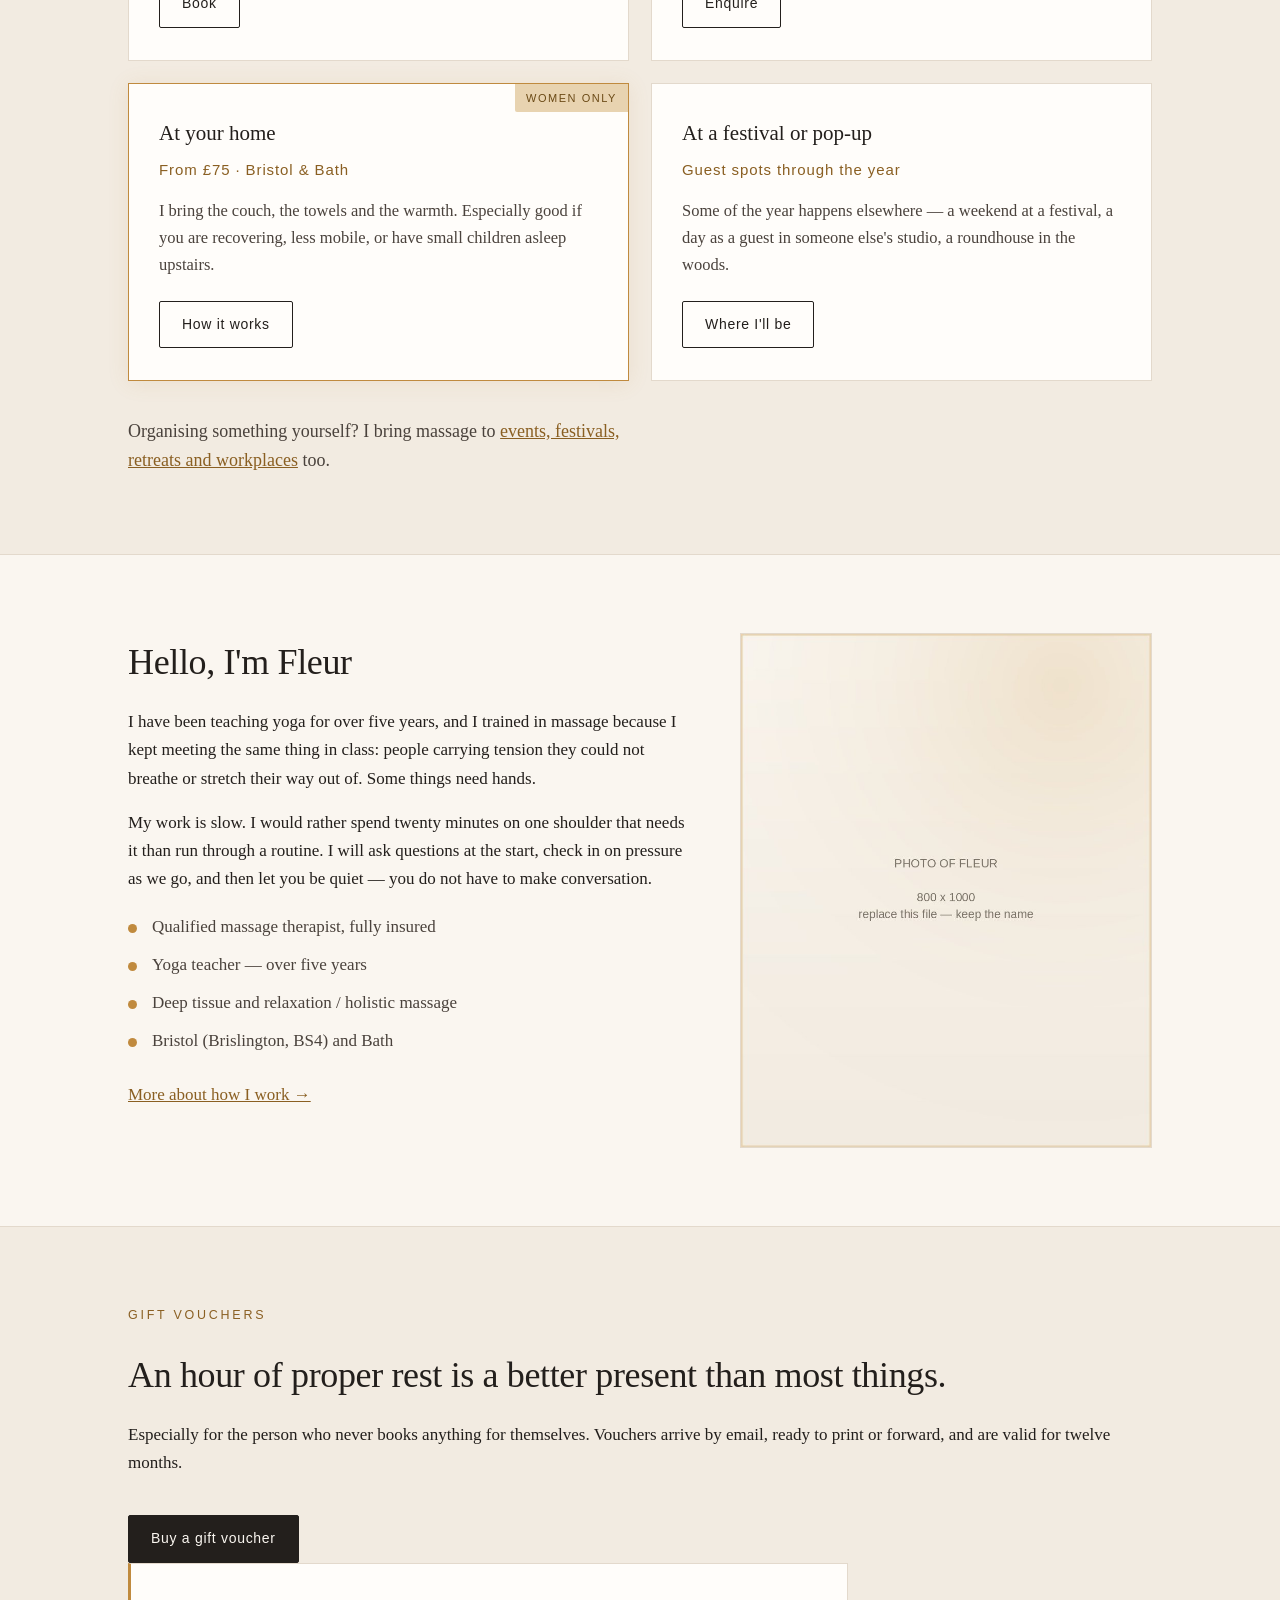
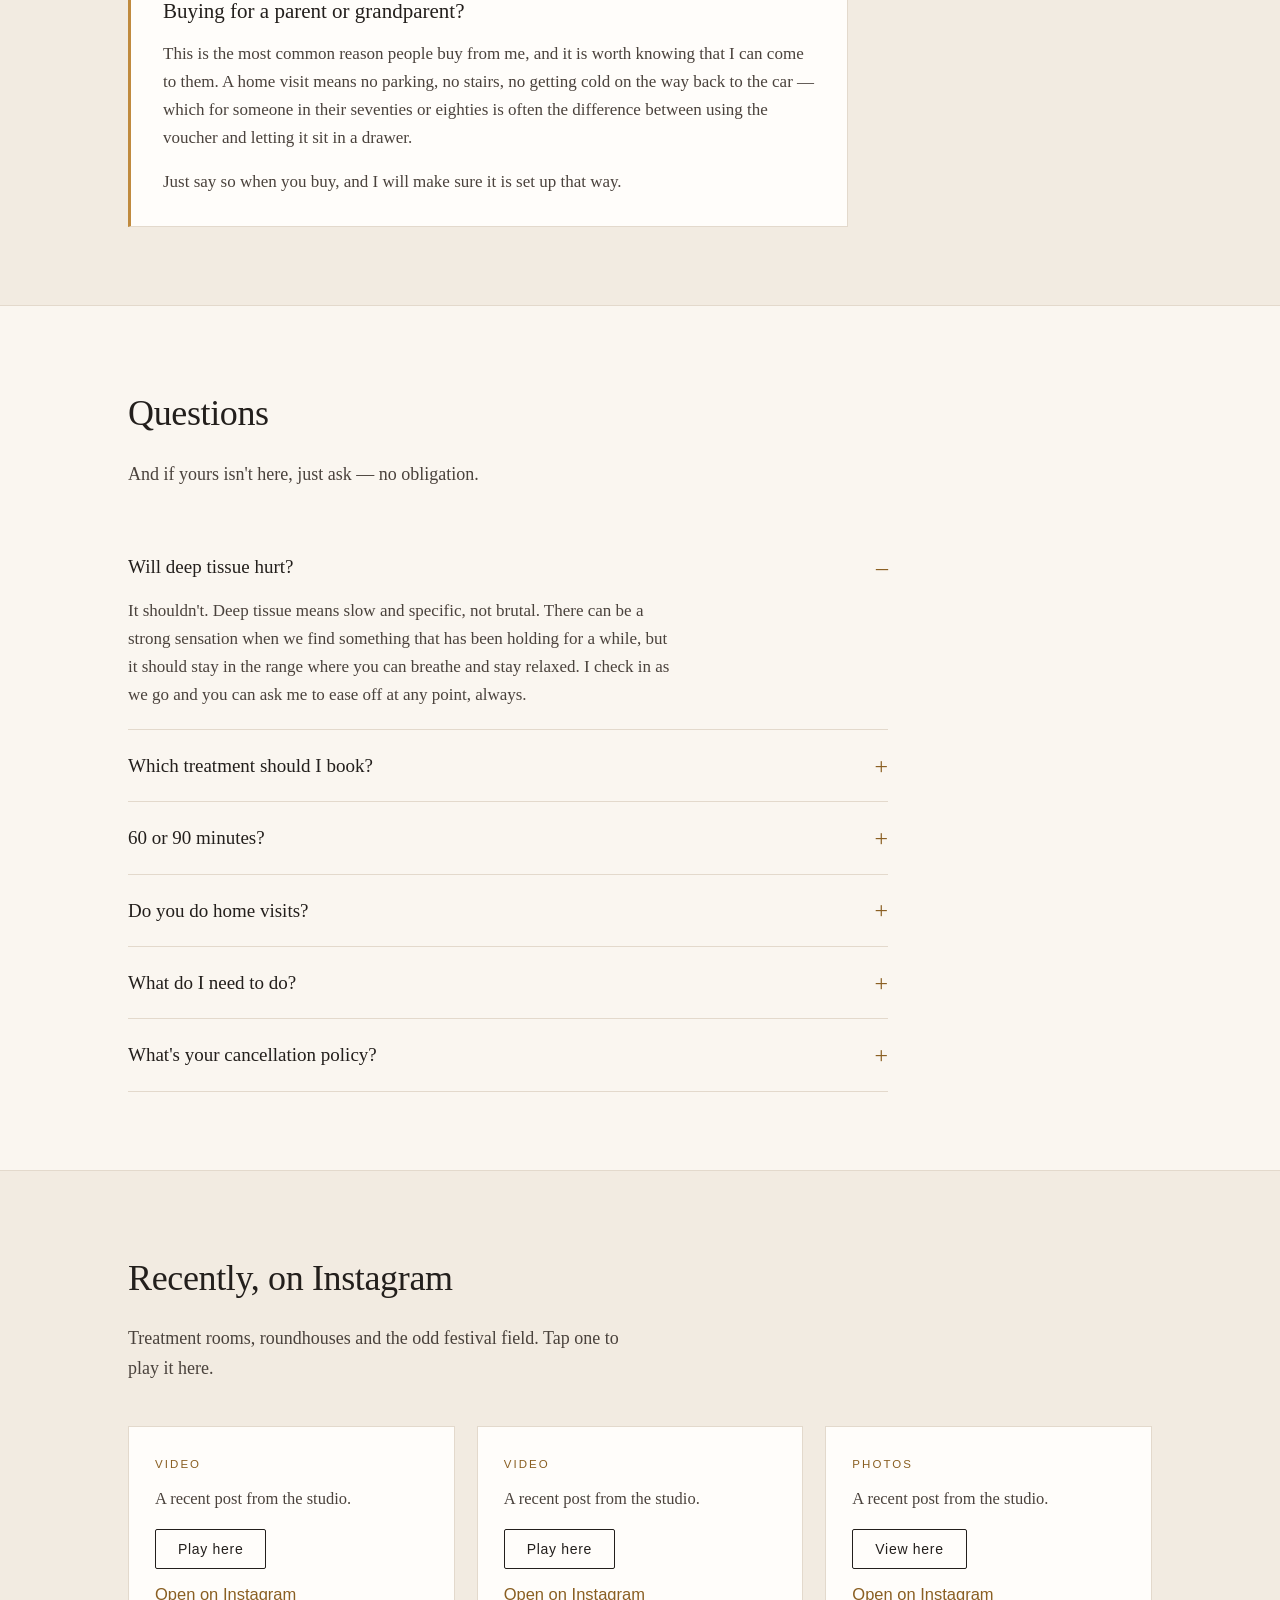
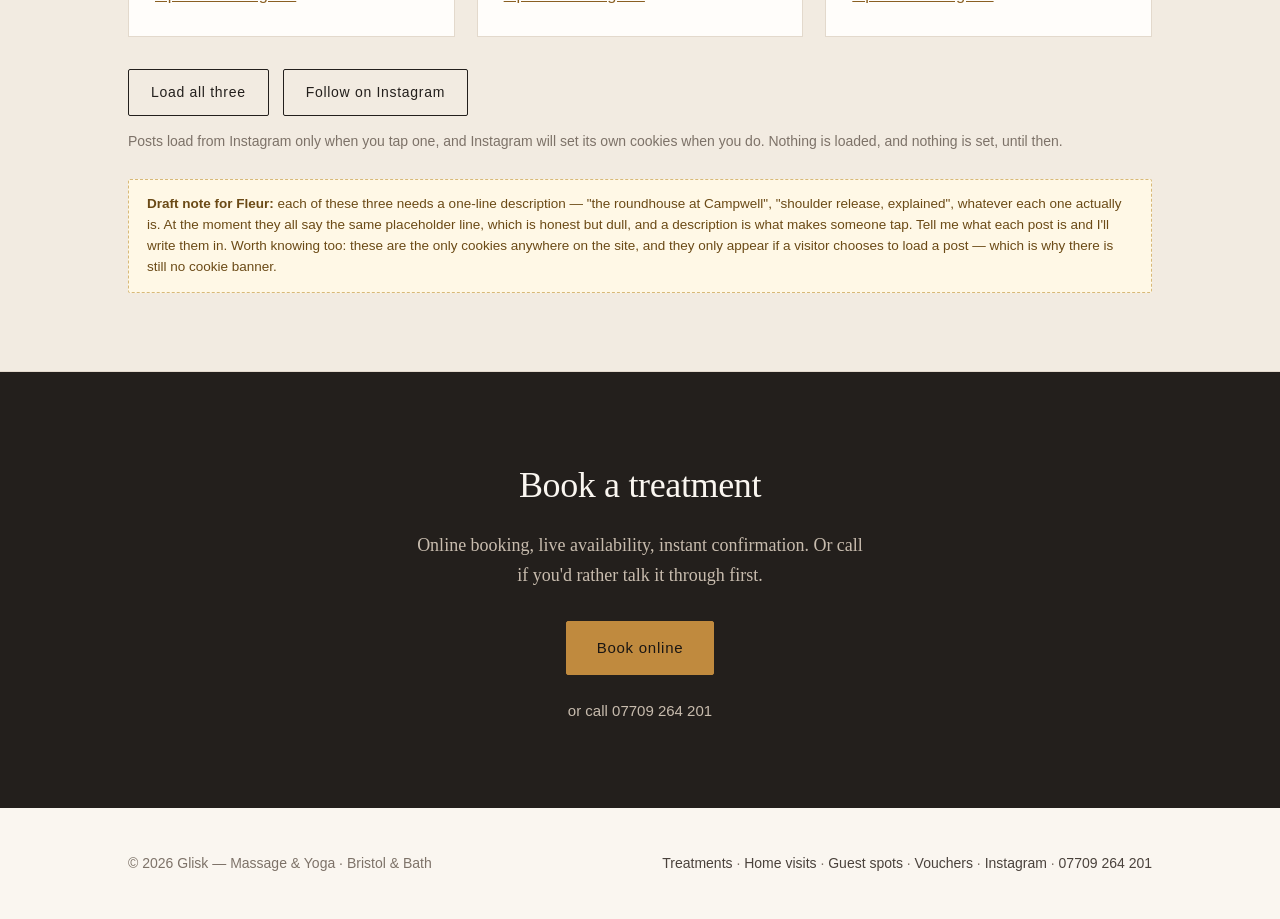
==== commit 9312a9e4: "Add the three Instagram posts to the homepage, click-to-load The official embed pulls a script from " ====
--- a/index.html
+++ b/index.html
@@ -206,6 +206,47 @@
   </div>
 </section>
 
+<section class="alt">
+  <div class="wrap">
+    <h2>Recently, on Instagram</h2>
+    <p class="sec-intro">Treatment rooms, roundhouses and the odd festival field. Tap one to play it here.</p>
+
+    <div class="ig-grid">
+      <article class="ig-card" data-ig="https://www.instagram.com/p/DM8i-mmNqI8/">
+        <div class="ig-kind">Video</div>
+        <p>A recent post from the studio.</p>
+        <button type="button" class="btn btn-ghost" data-ig-load>Play here</button>
+        <p class="ig-alt"><a href="https://www.instagram.com/p/DM8i-mmNqI8/" rel="noopener">Open on Instagram</a></p>
+      </article>
+
+      <article class="ig-card" data-ig="https://www.instagram.com/p/CN5n6nDp4gy/">
+        <div class="ig-kind">Video</div>
+        <p>A recent post from the studio.</p>
+        <button type="button" class="btn btn-ghost" data-ig-load>Play here</button>
+        <p class="ig-alt"><a href="https://www.instagram.com/p/CN5n6nDp4gy/" rel="noopener">Open on Instagram</a></p>
+      </article>
+
+      <article class="ig-card" data-ig="https://www.instagram.com/p/DbIFPa9DdfK/">
+        <div class="ig-kind">Photos</div>
+        <p>A recent post from the studio.</p>
+        <button type="button" class="btn btn-ghost" data-ig-load>View here</button>
+        <p class="ig-alt"><a href="https://www.instagram.com/p/DbIFPa9DdfK/" rel="noopener">Open on Instagram</a></p>
+      </article>
+    </div>
+
+    <div class="step-nav">
+      <button type="button" class="btn btn-ghost" data-ig-load-all>Load all three</button>
+      <a href="https://www.instagram.com/glisk_massage_yoga" class="btn btn-ghost" rel="noopener">Follow on Instagram</a>
+    </div>
+
+    <p class="muted-line">Posts load from Instagram only when you tap one, and Instagram will set its own cookies when you do. Nothing is loaded, and nothing is set, until then.</p>
+
+    <div class="note">
+      <strong>Draft note for Fleur:</strong> each of these three needs a one-line description — "the roundhouse at Campwell", "shoulder release, explained", whatever each one actually is. At the moment they all say the same placeholder line, which is honest but dull, and a description is what makes someone tap. Tell me what each post is and I'll write them in. Worth knowing too: these are the only cookies anywhere on the site, and they only appear if a visitor chooses to load a post — which is why there is still no cookie banner.
+    </div>
+  </div>
+</section>
+
 <section class="book" id="book">
   <h2>Book a treatment</h2>
   <p>Online booking, live availability, instant confirmation. Or call if you'd rather talk it through first.</p>
@@ -229,5 +270,6 @@
   </div>
 </footer>
 
+<script src="assets/js/instagram.js" defer></script>
 </body>
 </html>
--- a/assets/css/style.css
+++ b/assets/css/style.css
@@ -260,3 +260,15 @@
   .slot,.btn{transition:none}
   html{scroll-behavior:auto}
 }
+
+/* ----------------------------------------------------------- instagram -- */
+.ig-grid{display:grid;grid-template-columns:repeat(auto-fit,minmax(280px,1fr));gap:22px}
+.ig-card{background:var(--card);border:1px solid var(--line);padding:28px 26px;
+  display:flex;flex-direction:column;align-items:flex-start;gap:12px;min-height:200px}
+.ig-card.is-loaded{padding:0;border:none;background:none;min-height:0}
+.ig-kind{font-family:var(--sans);font-size:11.5px;letter-spacing:.18em;
+  text-transform:uppercase;color:var(--gleam-deep)}
+.ig-card p{color:var(--ink-soft);font-size:16.5px;flex:1}
+.ig-card .btn{margin-top:4px}
+.ig-alt{font-family:var(--sans);font-size:13.5px;flex:0}
+.ig-card .instagram-media{margin:0 auto !important;min-width:0 !important}
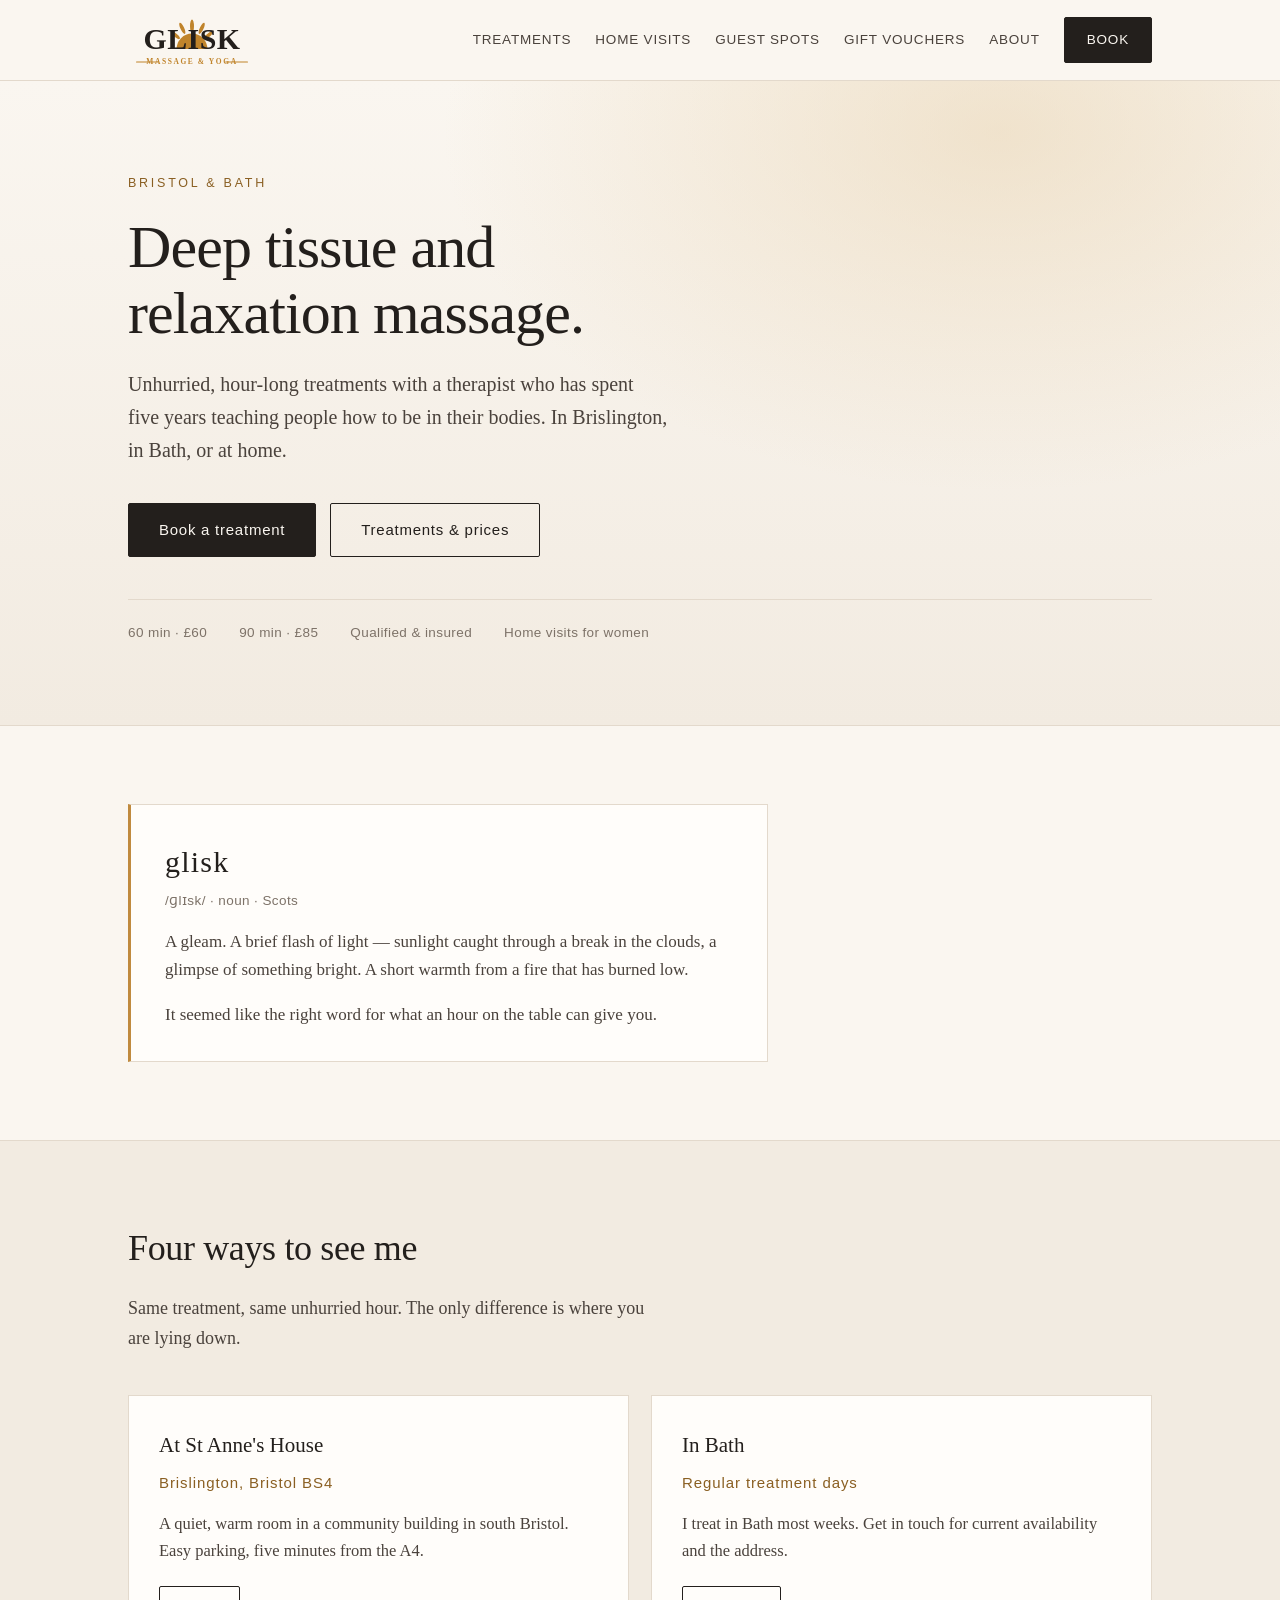
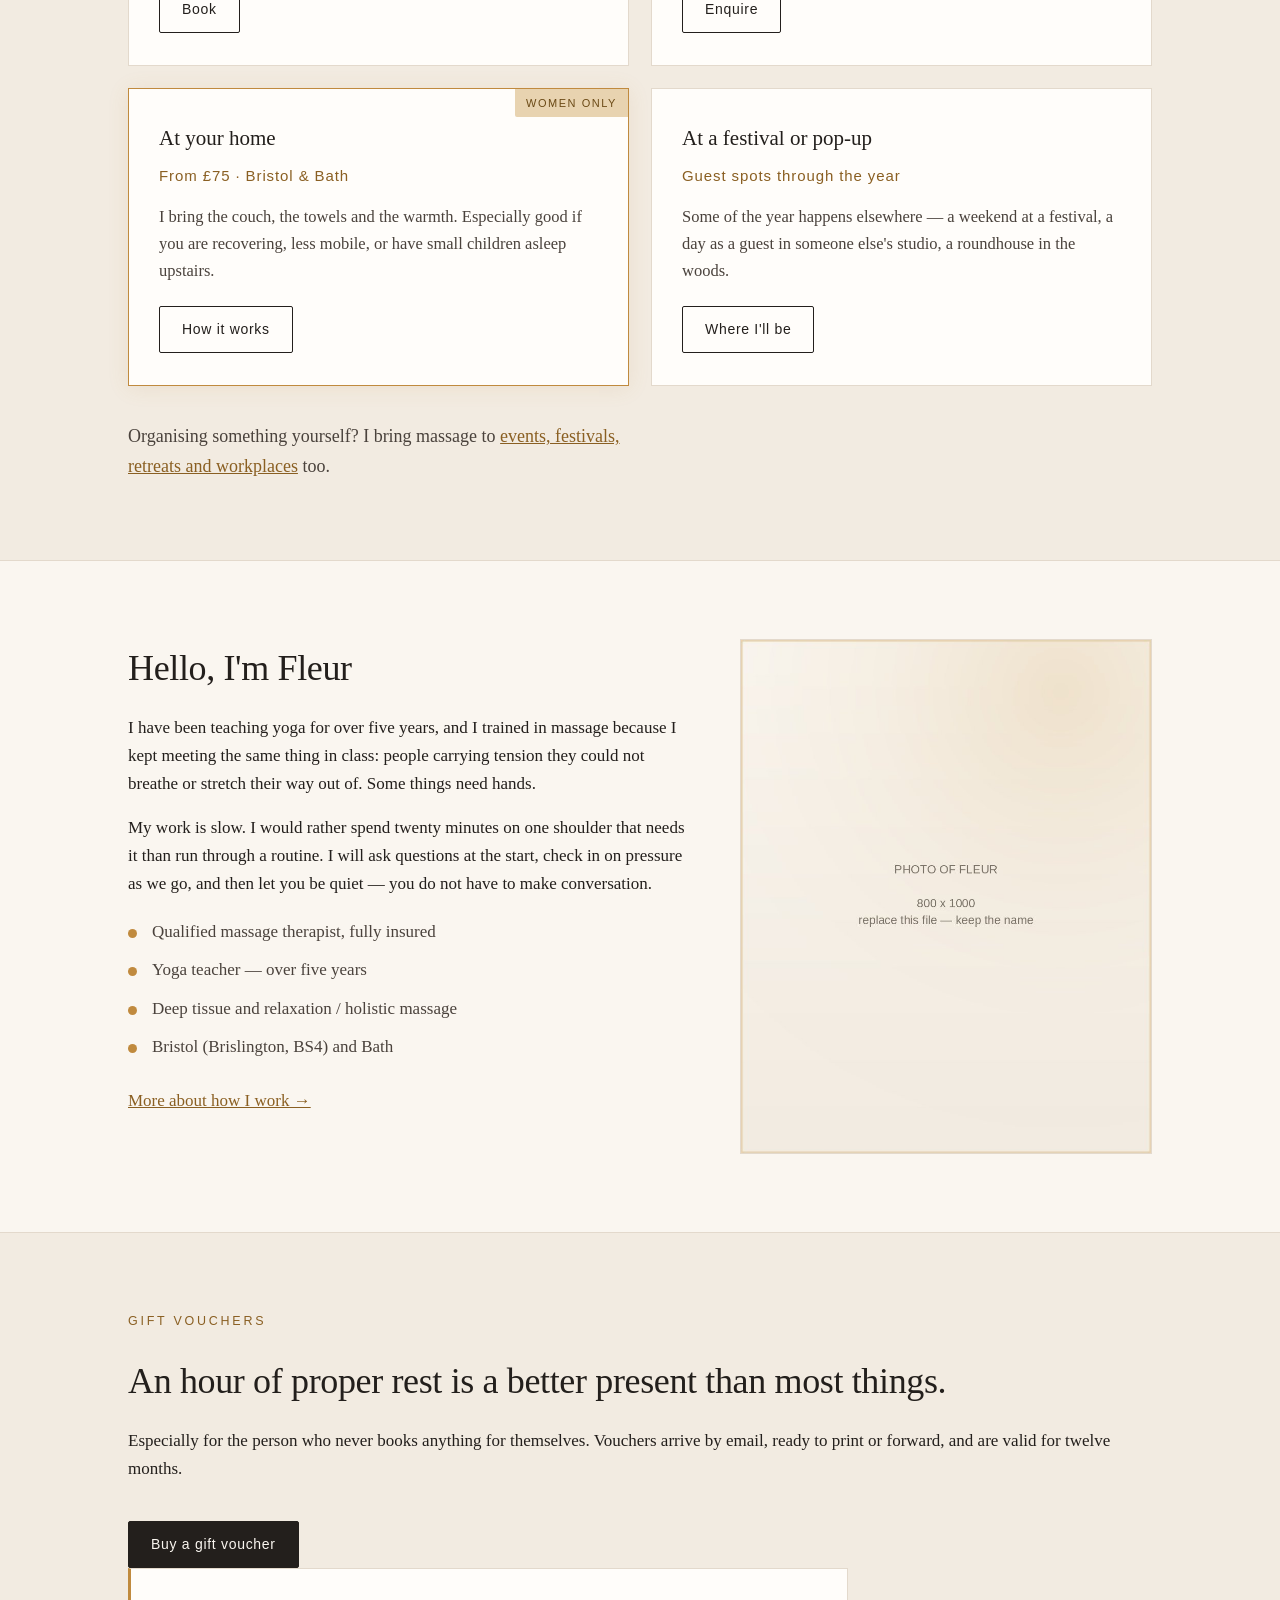
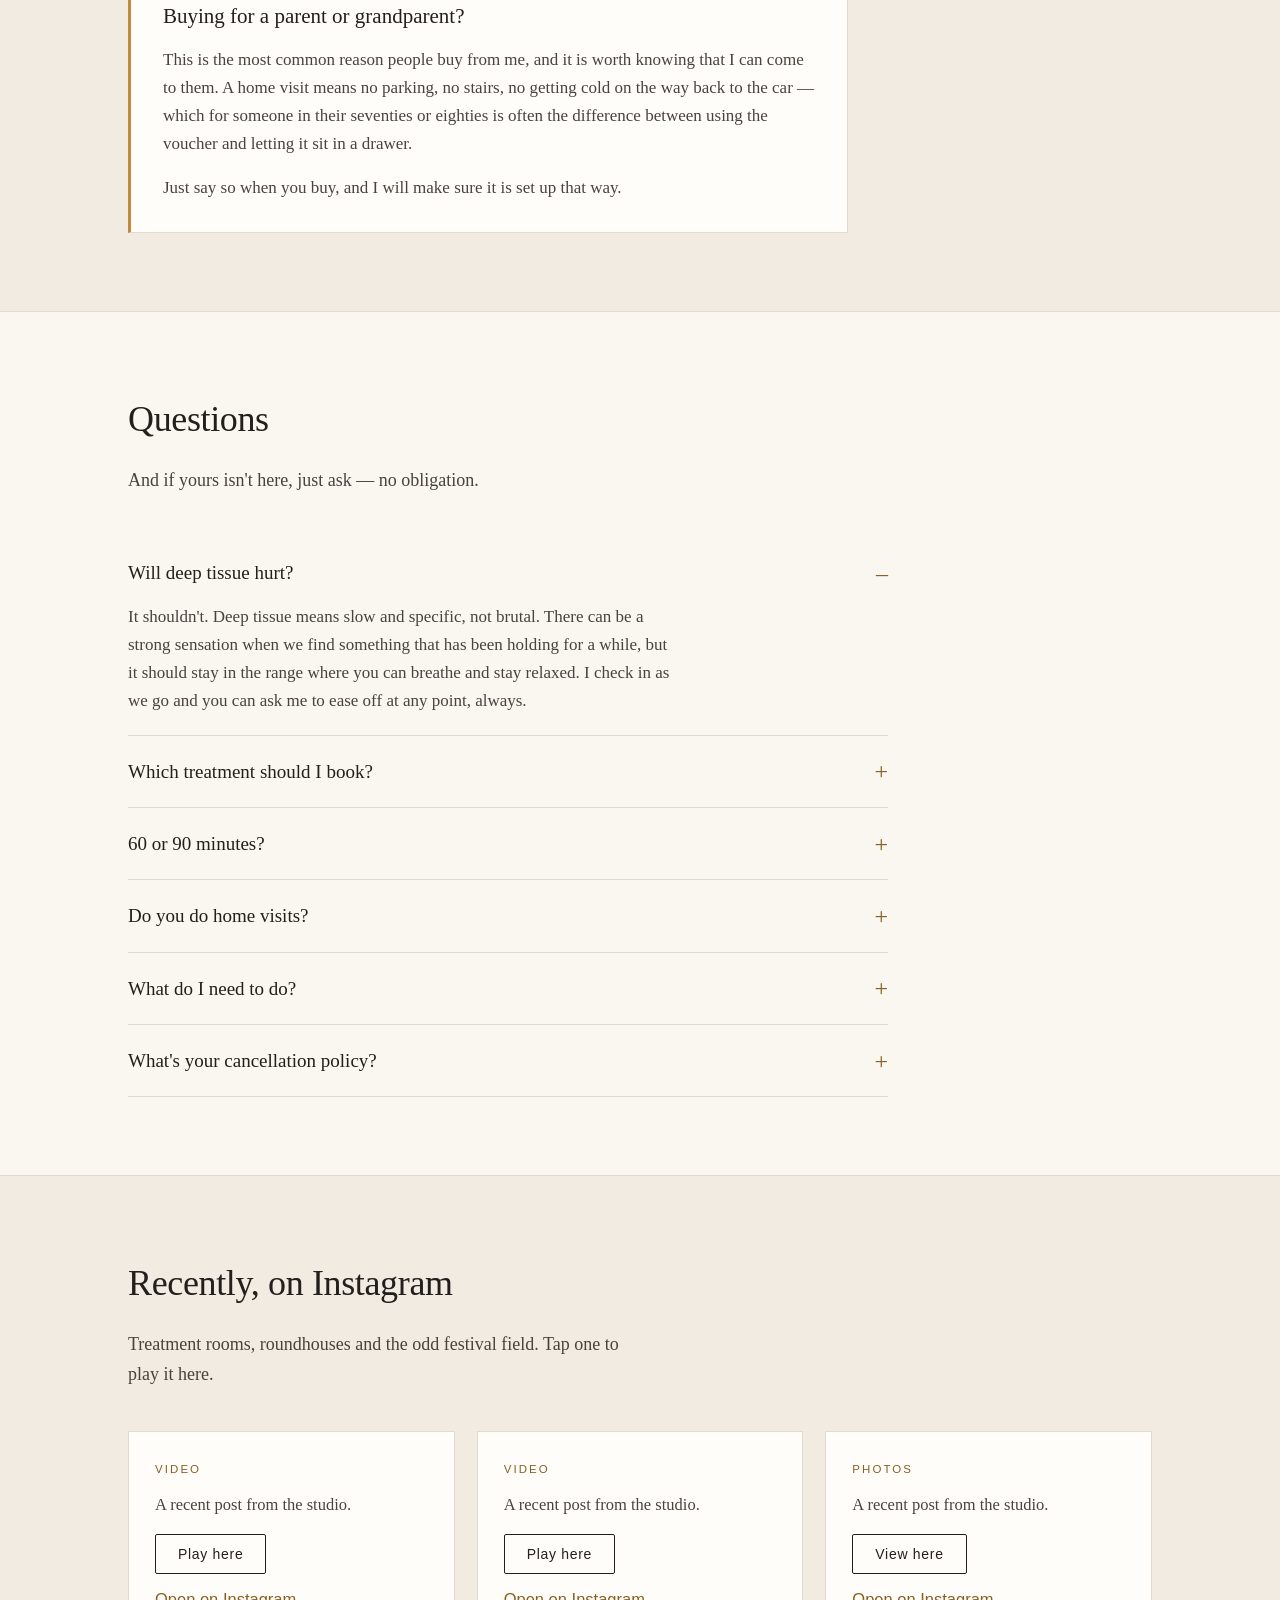
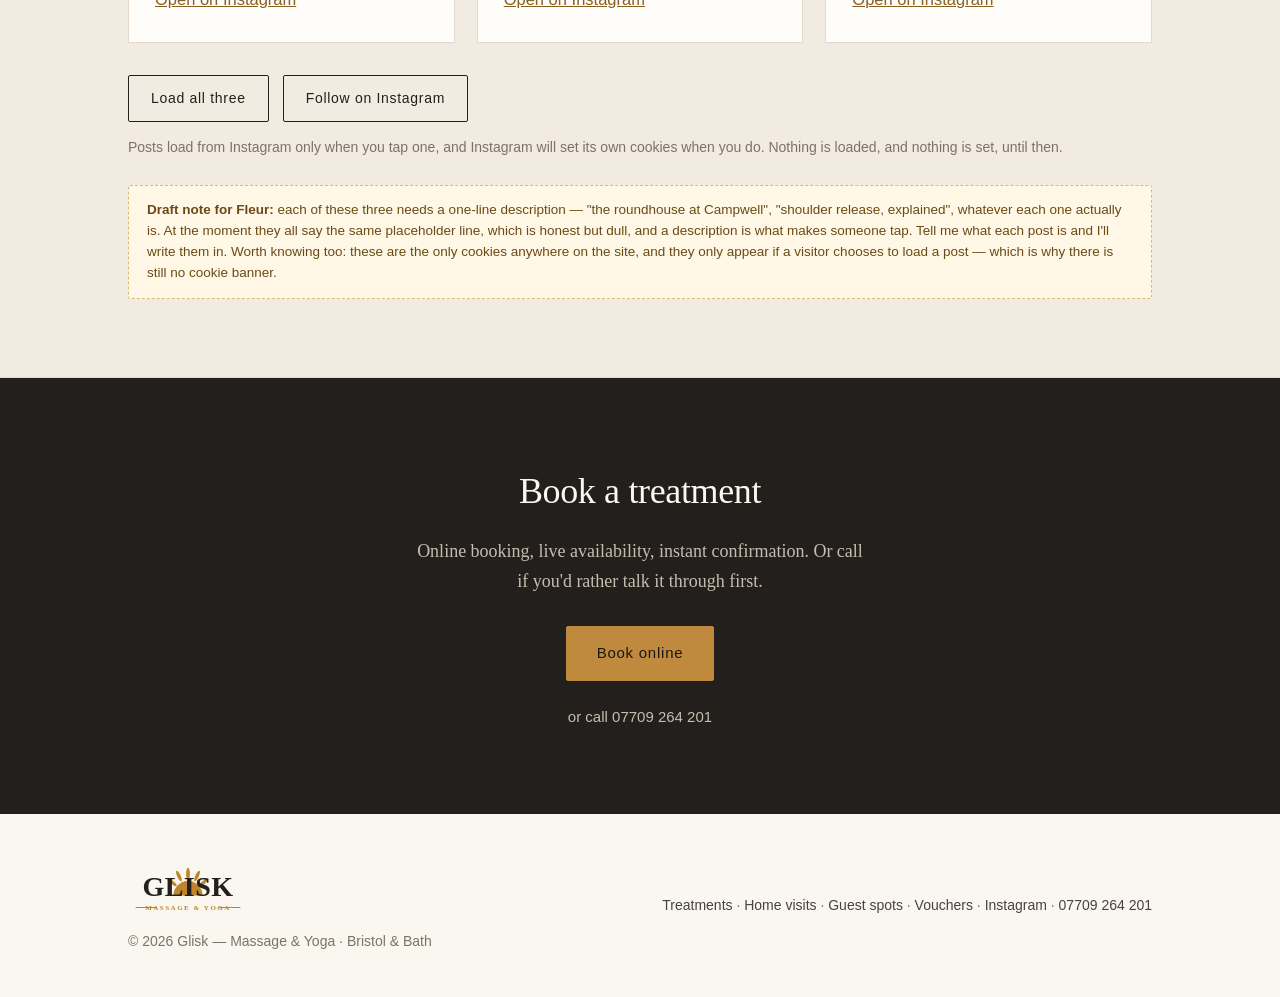
==== commit fd5d9cb6: "Put the logo in the nav and footer of every page The nav carried a CSS text treatment rather than th" ====
--- a/index.html
+++ b/index.html
@@ -54,7 +54,7 @@
 
 <nav>
   <div class="nav-in">
-    <a href="index.html" class="logo">Glis<span>k</span></a>
+    <a href="index.html" class="logo"><img src="assets/img/logo.svg" alt="Glisk — Massage &amp; Yoga, Bristol" width="480" height="232"></a>
     <div class="nav-links">
       <a href="treatments.html">Treatments</a>
       <a href="home-visits.html">Home visits</a>
@@ -201,7 +201,7 @@
     </details>
     <details>
       <summary>What's your cancellation policy?</summary>
-      <p>Please give 24 hours' notice if you need to move or cancel, so the slot can go to someone else. Life happens, and I'm reasonable about it.</p>
+      <p>Treatments are paid for when you book, and cancelling refunds you in full, straight back to your card. Please give 24 hours' notice where you can, so the slot can go to someone else. Life happens, and I'm reasonable about it.</p>
     </details>
   </div>
 </section>
@@ -258,7 +258,7 @@
 
 <footer>
   <div class="wrap foot-in">
-    <div>© 2026 Glisk — Massage &amp; Yoga · Bristol &amp; Bath</div>
+    <div class="foot-brand"><img src="assets/img/logo.svg" alt="" width="480" height="232"><span>© 2026 Glisk — Massage &amp; Yoga · Bristol &amp; Bath</span></div>
     <div>
       <a href="treatments.html">Treatments</a> ·
       <a href="home-visits.html">Home visits</a> ·
--- a/assets/css/style.css
+++ b/assets/css/style.css
@@ -49,10 +49,17 @@
 nav{position:sticky;top:0;z-index:50;background:rgba(250,246,240,.92);
   backdrop-filter:blur(10px);border-bottom:1px solid var(--line)}
 .nav-in{display:flex;align-items:center;justify-content:space-between;gap:20px;
-  padding:14px var(--gutter);max-width:var(--max);margin:0 auto}
-.logo{font-size:23px;letter-spacing:.13em;text-transform:uppercase;color:var(--ink);
-  text-decoration:none;font-weight:500;white-space:nowrap}
-.logo span{color:var(--gleam)}
+  padding:9px var(--gutter);max-width:var(--max);margin:0 auto}
+/* The logo is a stacked lockup — wordmark over a tagline — so it needs real
+   height to stay legible. The nav's vertical padding is pulled in to keep the
+   bar a sensible depth at that size. */
+.logo{display:block;line-height:0;text-decoration:none;flex:0 0 auto}
+.logo img{width:auto;height:62px;display:block}
+@media(max-width:520px){.logo img{height:46px}}
+
+/* footer lockup: the mark sits above the line of small print */
+.foot-brand{display:flex;flex-direction:column;gap:14px;align-items:flex-start}
+.foot-brand img{width:auto;height:58px;display:block}
 .nav-links{display:flex;gap:24px;align-items:center}
 .nav-links a{font-family:var(--sans);font-size:13.5px;letter-spacing:.06em;
   text-transform:uppercase;text-decoration:none}
@@ -272,3 +279,7 @@
 .ig-card .btn{margin-top:4px}
 .ig-alt{font-family:var(--sans);font-size:13.5px;flex:0}
 .ig-card .instagram-media{margin:0 auto !important;min-width:0 !important}
+.travelline{font-family:var(--sans);font-size:14.5px;color:var(--gleam-deep);
+  background:var(--paper-2);border:1px solid var(--gleam-soft);padding:12px 14px;
+  border-radius:2px}
+.travelline.is-problem{color:var(--warn-ink);background:var(--warn-bg);border-color:var(--warn-line)}
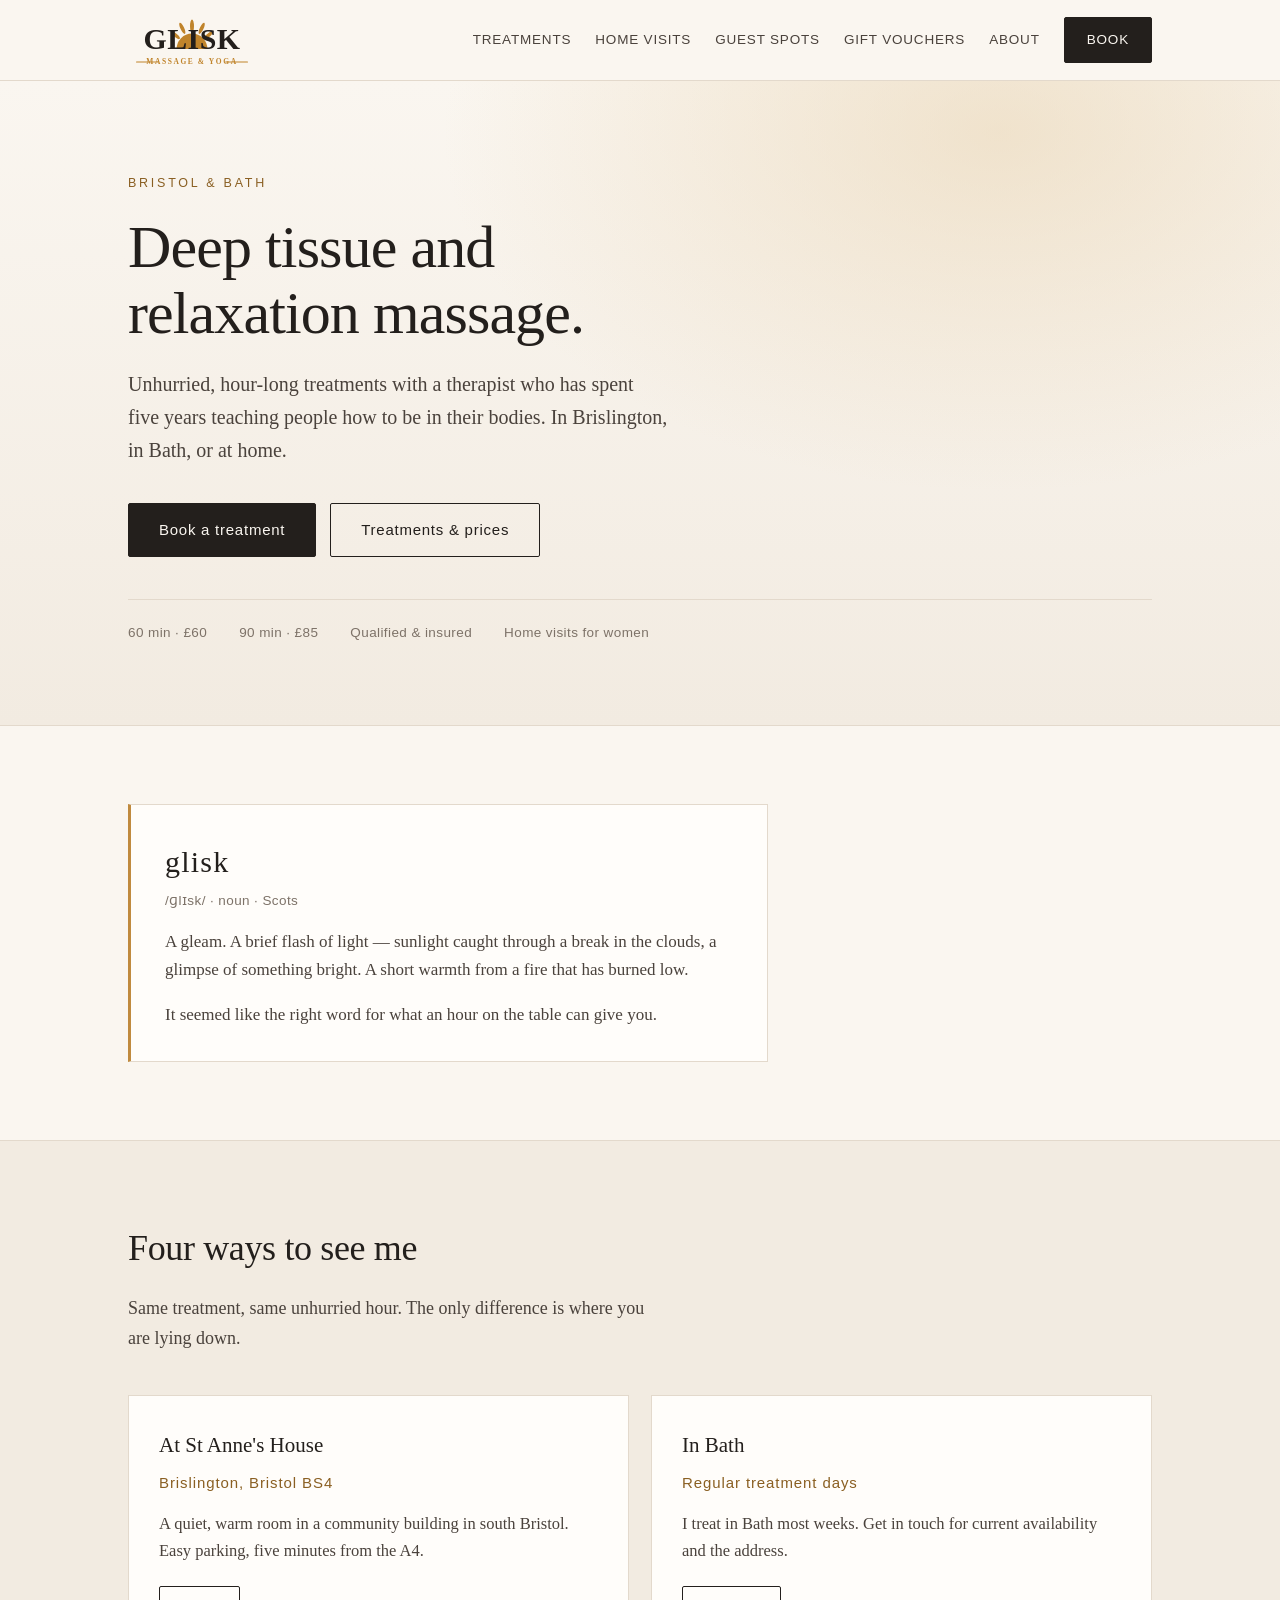
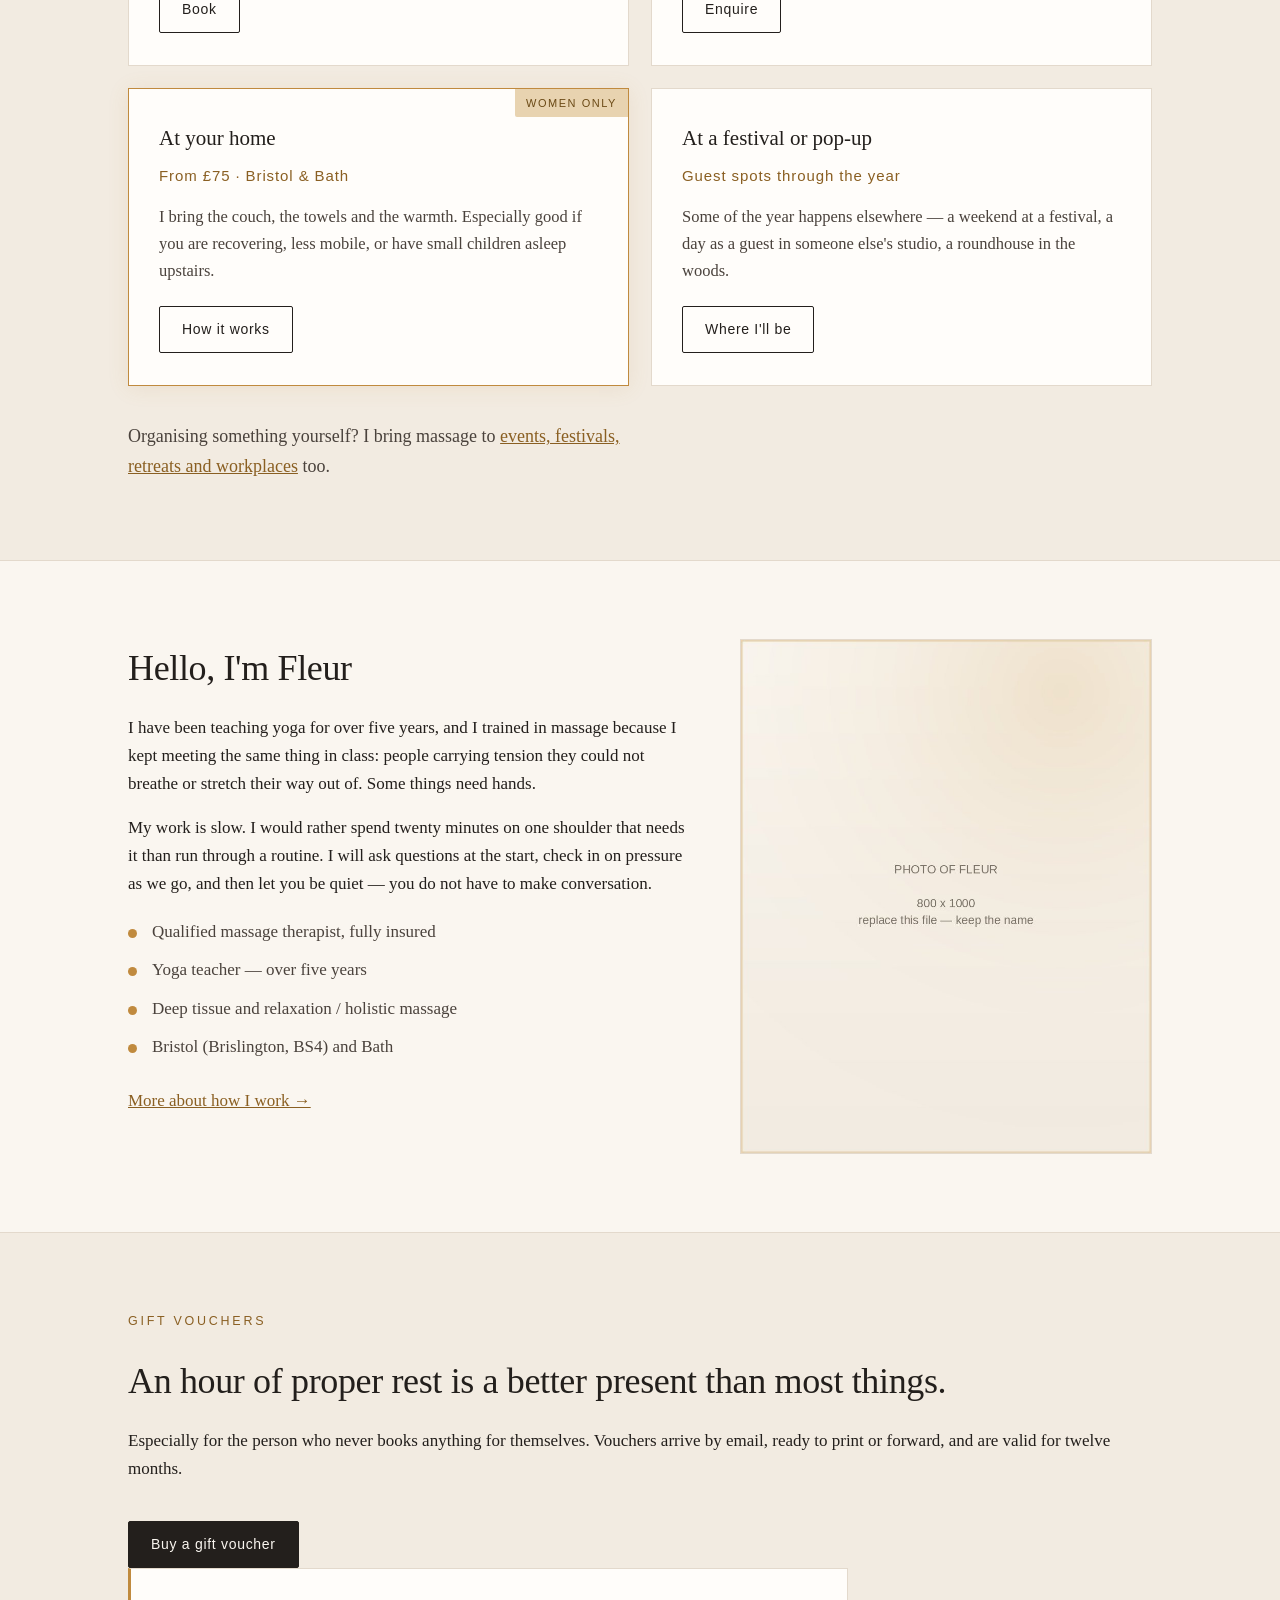
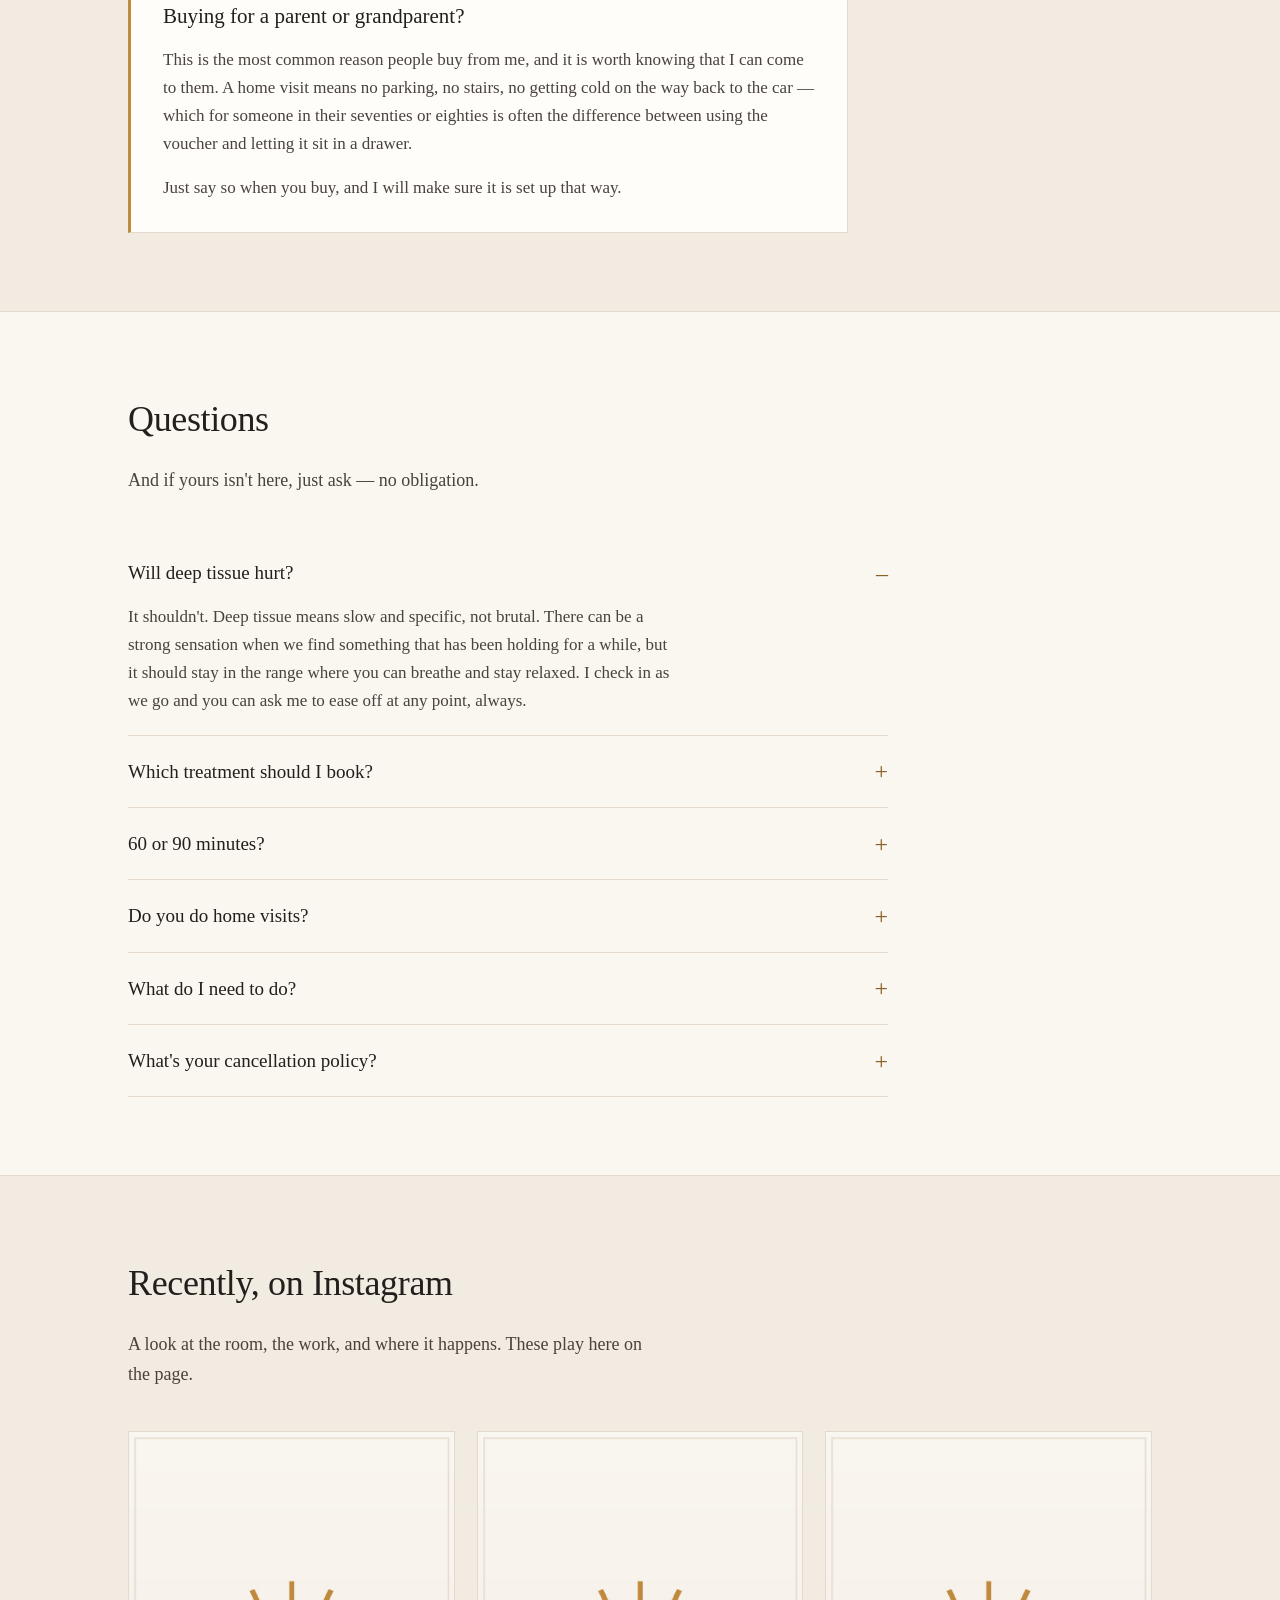
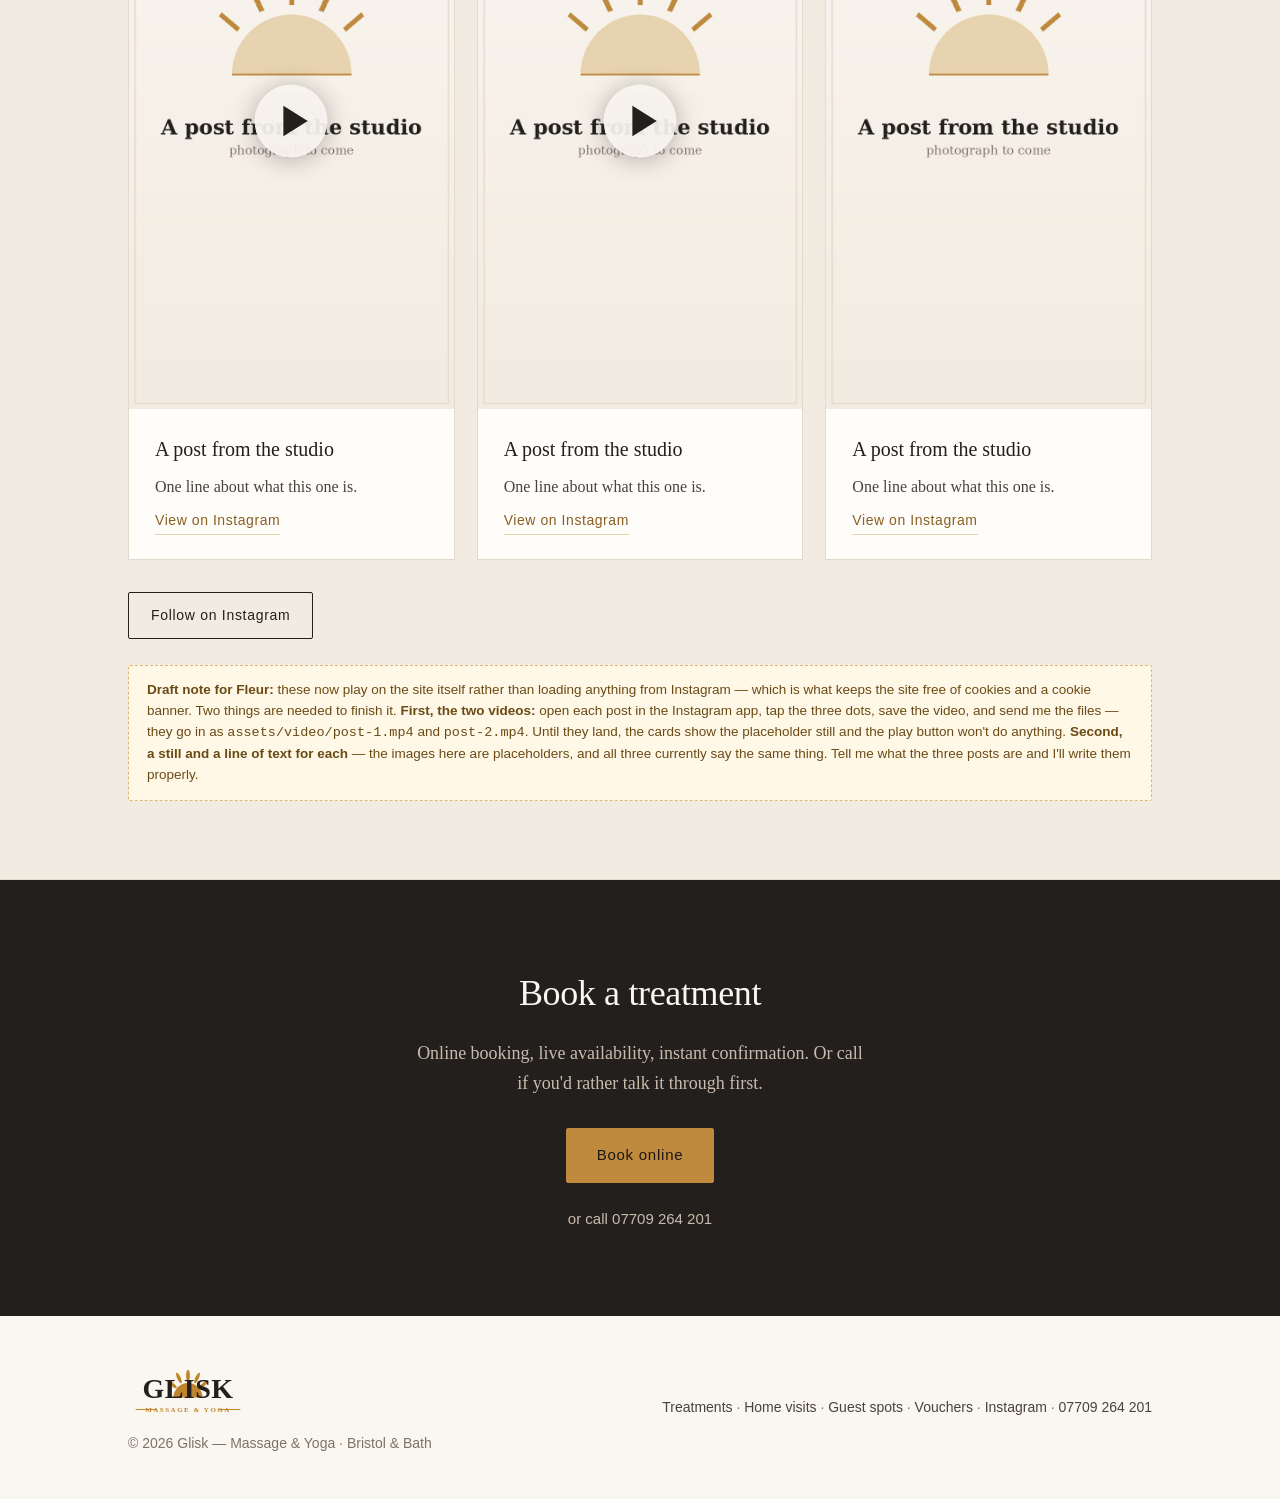
==== commit eec339fd: "Self-host the Instagram posts instead of embedding them The click-to-load embed was clunky: a card w" ====
--- a/index.html
+++ b/index.html
@@ -209,40 +209,69 @@
 <section class="alt">
   <div class="wrap">
     <h2>Recently, on Instagram</h2>
-    <p class="sec-intro">Treatment rooms, roundhouses and the odd festival field. Tap one to play it here.</p>
-
-    <div class="ig-grid">
-      <article class="ig-card" data-ig="https://www.instagram.com/p/DM8i-mmNqI8/">
-        <div class="ig-kind">Video</div>
-        <p>A recent post from the studio.</p>
-        <button type="button" class="btn btn-ghost" data-ig-load>Play here</button>
-        <p class="ig-alt"><a href="https://www.instagram.com/p/DM8i-mmNqI8/" rel="noopener">Open on Instagram</a></p>
+    <p class="sec-intro">A look at the room, the work, and where it happens. These play here on the page.</p>
+
+    <div class="posts">
+      <article class="post">
+        <div class="post-media" data-player>
+          <button type="button" class="post-play" aria-label="Play this post">
+            <svg viewBox="0 0 100 100" aria-hidden="true" focusable="false">
+              <circle cx="50" cy="50" r="48" fill="rgba(250,246,240,.92)"/>
+              <path d="M40 30 L72 50 L40 70 Z" fill="#231f1c"/>
+            </svg>
+          </button>
+          <video preload="none" playsinline poster="assets/img/post-1.jpg"
+                 width="720" height="1280" aria-describedby="post-1-desc">
+            <source src="assets/video/post-1.mp4" type="video/mp4">
+            <p>Your browser can't play this one. <a href="https://www.instagram.com/p/DM8i-mmNqI8/" rel="noopener">Watch it on Instagram</a>.</p>
+          </video>
+        </div>
+        <div class="post-body">
+          <h3>A post from the studio</h3>
+          <p id="post-1-desc">One line about what this one is.</p>
+          <a class="post-link" href="https://www.instagram.com/p/DM8i-mmNqI8/" rel="noopener">View on Instagram</a>
+        </div>
       </article>
 
-      <article class="ig-card" data-ig="https://www.instagram.com/p/CN5n6nDp4gy/">
-        <div class="ig-kind">Video</div>
-        <p>A recent post from the studio.</p>
-        <button type="button" class="btn btn-ghost" data-ig-load>Play here</button>
-        <p class="ig-alt"><a href="https://www.instagram.com/p/CN5n6nDp4gy/" rel="noopener">Open on Instagram</a></p>
+      <article class="post">
+        <div class="post-media" data-player>
+          <button type="button" class="post-play" aria-label="Play this post">
+            <svg viewBox="0 0 100 100" aria-hidden="true" focusable="false">
+              <circle cx="50" cy="50" r="48" fill="rgba(250,246,240,.92)"/>
+              <path d="M40 30 L72 50 L40 70 Z" fill="#231f1c"/>
+            </svg>
+          </button>
+          <video preload="none" playsinline poster="assets/img/post-2.jpg"
+                 width="720" height="1280" aria-describedby="post-2-desc">
+            <source src="assets/video/post-2.mp4" type="video/mp4">
+            <p>Your browser can't play this one. <a href="https://www.instagram.com/p/CN5n6nDp4gy/" rel="noopener">Watch it on Instagram</a>.</p>
+          </video>
+        </div>
+        <div class="post-body">
+          <h3>A post from the studio</h3>
+          <p id="post-2-desc">One line about what this one is.</p>
+          <a class="post-link" href="https://www.instagram.com/p/CN5n6nDp4gy/" rel="noopener">View on Instagram</a>
+        </div>
       </article>
 
-      <article class="ig-card" data-ig="https://www.instagram.com/p/DbIFPa9DdfK/">
-        <div class="ig-kind">Photos</div>
-        <p>A recent post from the studio.</p>
-        <button type="button" class="btn btn-ghost" data-ig-load>View here</button>
-        <p class="ig-alt"><a href="https://www.instagram.com/p/DbIFPa9DdfK/" rel="noopener">Open on Instagram</a></p>
+      <article class="post">
+        <div class="post-media">
+          <img src="assets/img/post-3.jpg" alt="A post from the studio" width="720" height="1280" loading="lazy">
+        </div>
+        <div class="post-body">
+          <h3>A post from the studio</h3>
+          <p>One line about what this one is.</p>
+          <a class="post-link" href="https://www.instagram.com/p/DbIFPa9DdfK/" rel="noopener">View on Instagram</a>
+        </div>
       </article>
     </div>
 
     <div class="step-nav">
-      <button type="button" class="btn btn-ghost" data-ig-load-all>Load all three</button>
       <a href="https://www.instagram.com/glisk_massage_yoga" class="btn btn-ghost" rel="noopener">Follow on Instagram</a>
     </div>
 
-    <p class="muted-line">Posts load from Instagram only when you tap one, and Instagram will set its own cookies when you do. Nothing is loaded, and nothing is set, until then.</p>
-
     <div class="note">
-      <strong>Draft note for Fleur:</strong> each of these three needs a one-line description — "the roundhouse at Campwell", "shoulder release, explained", whatever each one actually is. At the moment they all say the same placeholder line, which is honest but dull, and a description is what makes someone tap. Tell me what each post is and I'll write them in. Worth knowing too: these are the only cookies anywhere on the site, and they only appear if a visitor chooses to load a post — which is why there is still no cookie banner.
+      <strong>Draft note for Fleur:</strong> these now play on the site itself rather than loading anything from Instagram — which is what keeps the site free of cookies and a cookie banner. Two things are needed to finish it. <strong>First, the two videos:</strong> open each post in the Instagram app, tap the three dots, save the video, and send me the files — they go in as <code>assets/video/post-1.mp4</code> and <code>post-2.mp4</code>. Until they land, the cards show the placeholder still and the play button won't do anything. <strong>Second, a still and a line of text for each</strong> — the images here are placeholders, and all three currently say the same thing. Tell me what the three posts are and I'll write them properly.
     </div>
   </div>
 </section>
@@ -270,6 +299,6 @@
   </div>
 </footer>
 
-<script src="assets/js/instagram.js" defer></script>
+<script src="assets/js/posts.js" defer></script>
 </body>
 </html>
--- a/assets/css/style.css
+++ b/assets/css/style.css
@@ -283,3 +283,34 @@
   background:var(--paper-2);border:1px solid var(--gleam-soft);padding:12px 14px;
   border-radius:2px}
 .travelline.is-problem{color:var(--warn-ink);background:var(--warn-bg);border-color:var(--warn-line)}
+
+/* --------------------------------------------------------------- posts -- */
+/* Instagram posts, self-hosted. A native <video> with a poster gives the
+   preview, the play button and inline playback on its own — no script, and
+   nothing loaded from Meta, which is what keeps the site cookie-free.
+   preload="none" means the video itself is only fetched if someone plays it. */
+.posts{display:grid;grid-template-columns:repeat(auto-fit,minmax(260px,1fr));gap:22px}
+.post{background:var(--card);border:1px solid var(--line);display:flex;
+  flex-direction:column;overflow:hidden}
+.post-media{aspect-ratio:4/5;background:var(--ink);display:block;position:relative}
+/* The button only appears once the script has claimed the player, so a
+   no-JavaScript visitor gets the native controls instead of a dead button. */
+.post-play{display:none}
+.post-media.is-ready .post-play{display:block;position:absolute;inset:0;margin:auto;
+  width:76px;height:76px;padding:0;border:none;background:none;cursor:pointer;
+  transition:transform .18s ease;z-index:2}
+.post-media.is-ready .post-play svg{width:100%;height:100%;display:block;
+  filter:drop-shadow(0 2px 12px rgba(35,31,28,.35))}
+.post-play:hover,.post-play:focus-visible{transform:scale(1.07)}
+.post-play:focus-visible{outline:2px solid var(--gleam);outline-offset:4px;border-radius:50%}
+.post-media.is-playing .post-play{display:none}
+@media(prefers-reduced-motion:reduce){.post-play{transition:none}}
+.post-media video,.post-media img{width:100%;height:100%;display:block;object-fit:contain}
+.post-media img{object-fit:cover}
+.post-body{padding:24px 26px;display:flex;flex-direction:column;gap:8px;flex:1}
+.post-body h3{font-size:20px;margin-bottom:0}
+.post-body p{color:var(--ink-soft);font-size:16px;flex:1;margin:0}
+.post-link{font-family:var(--sans);font-size:14px;letter-spacing:.04em;
+  color:var(--gleam-deep);text-decoration:none;border-bottom:1px solid var(--gleam-soft);
+  align-self:flex-start;padding-bottom:2px}
+.post-link:hover,.post-link:focus{border-bottom-color:var(--gleam-deep)}
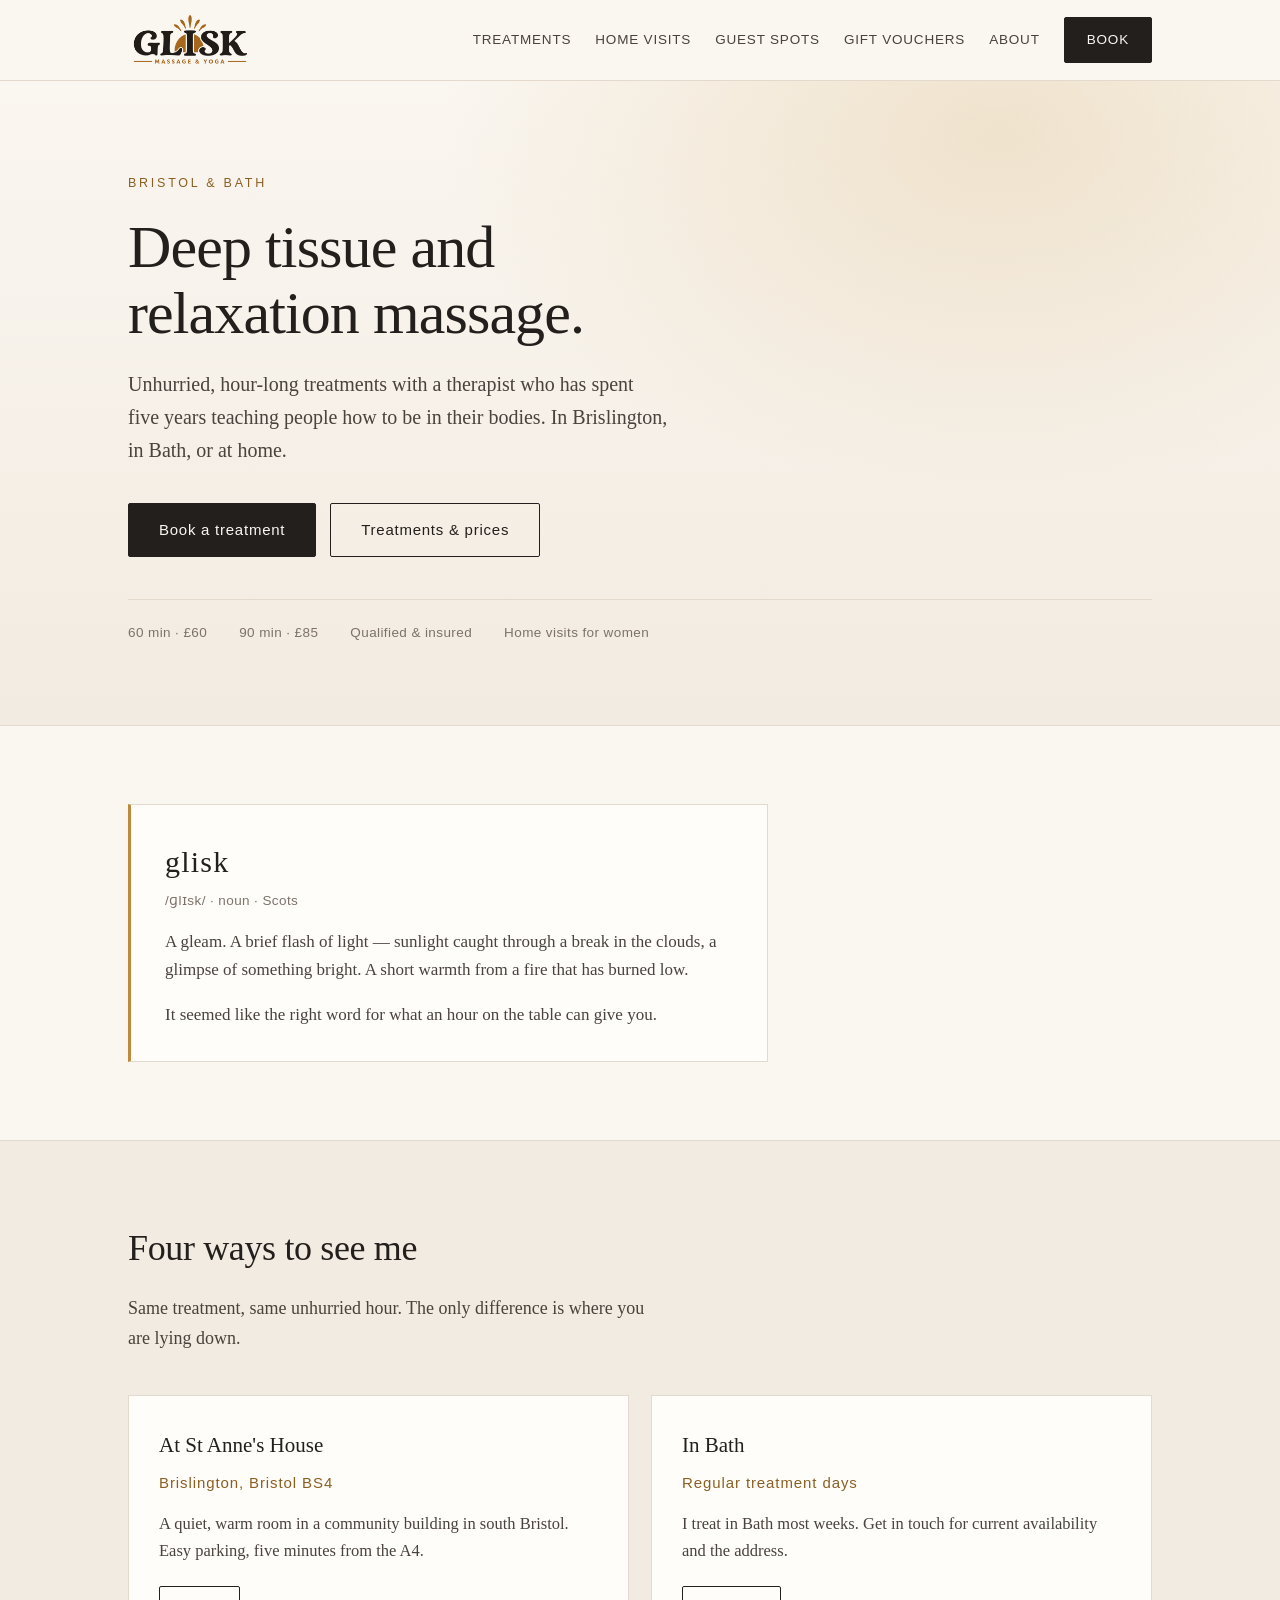
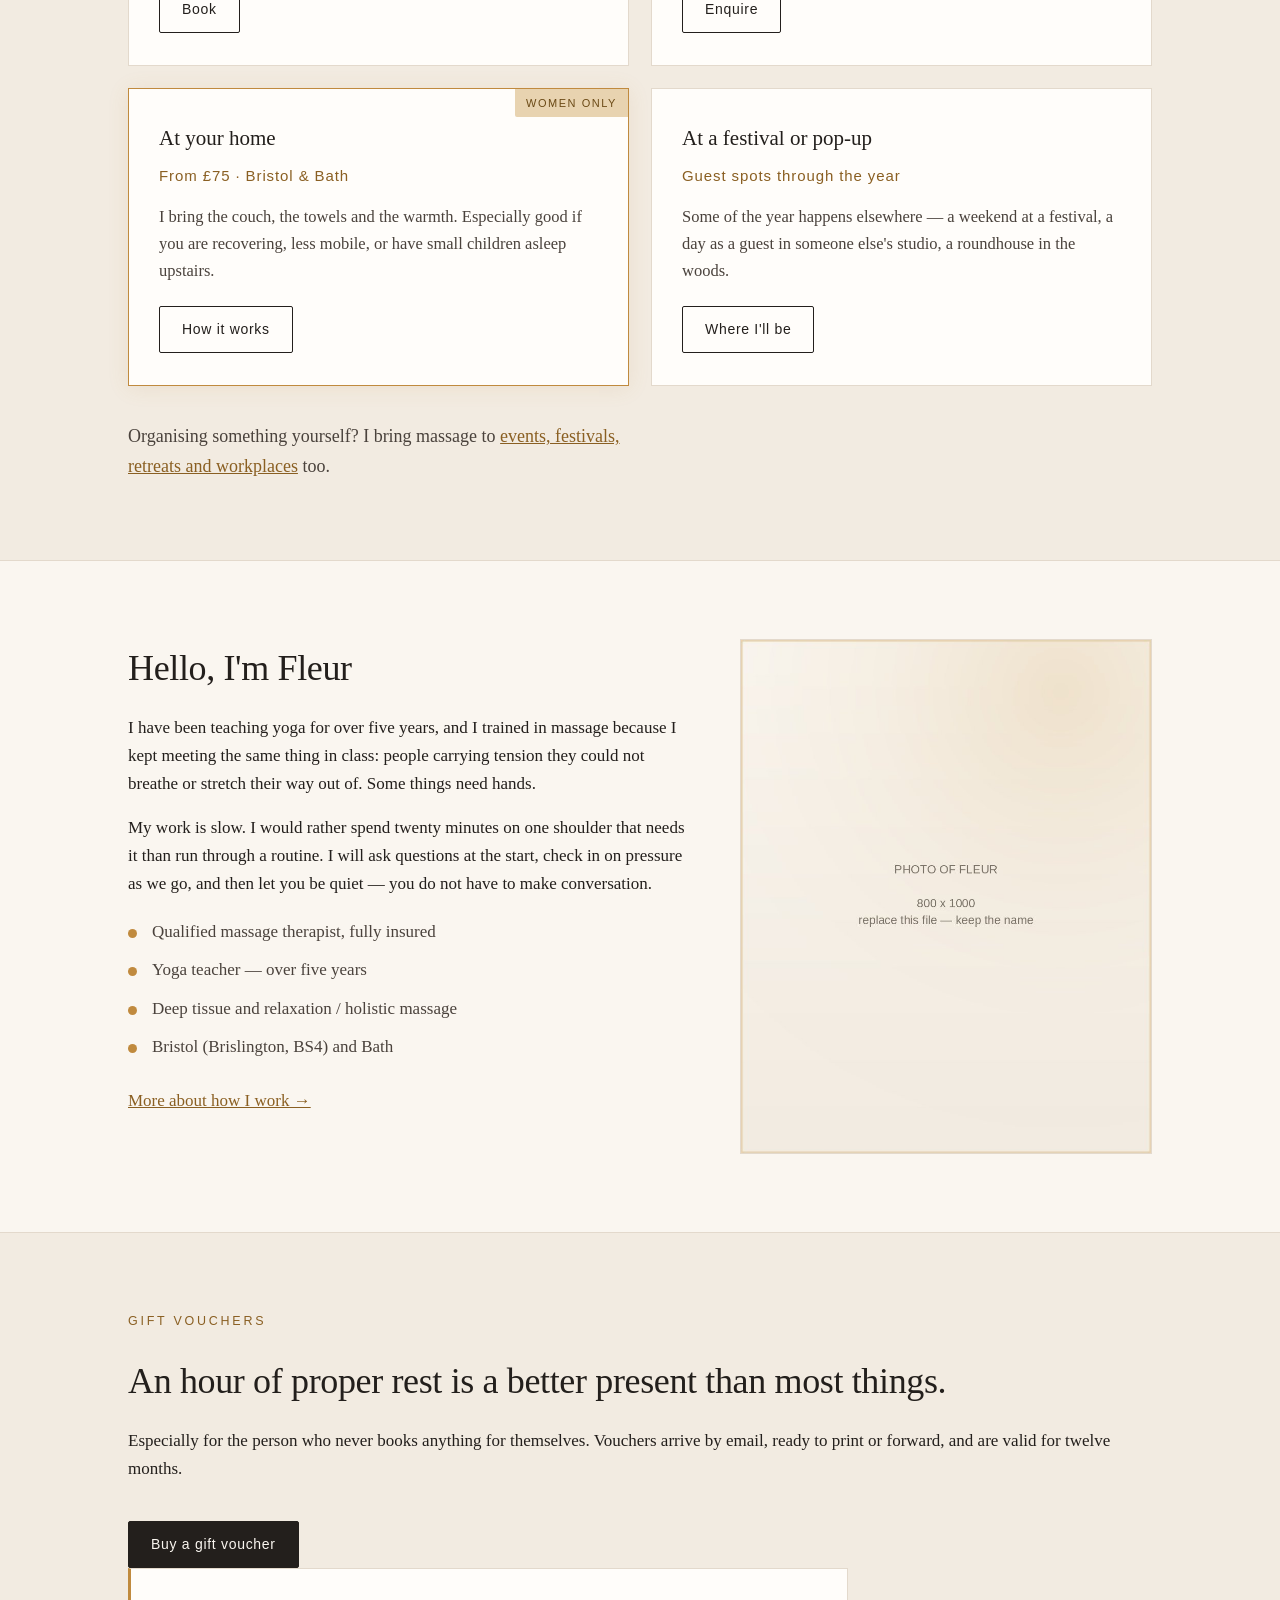
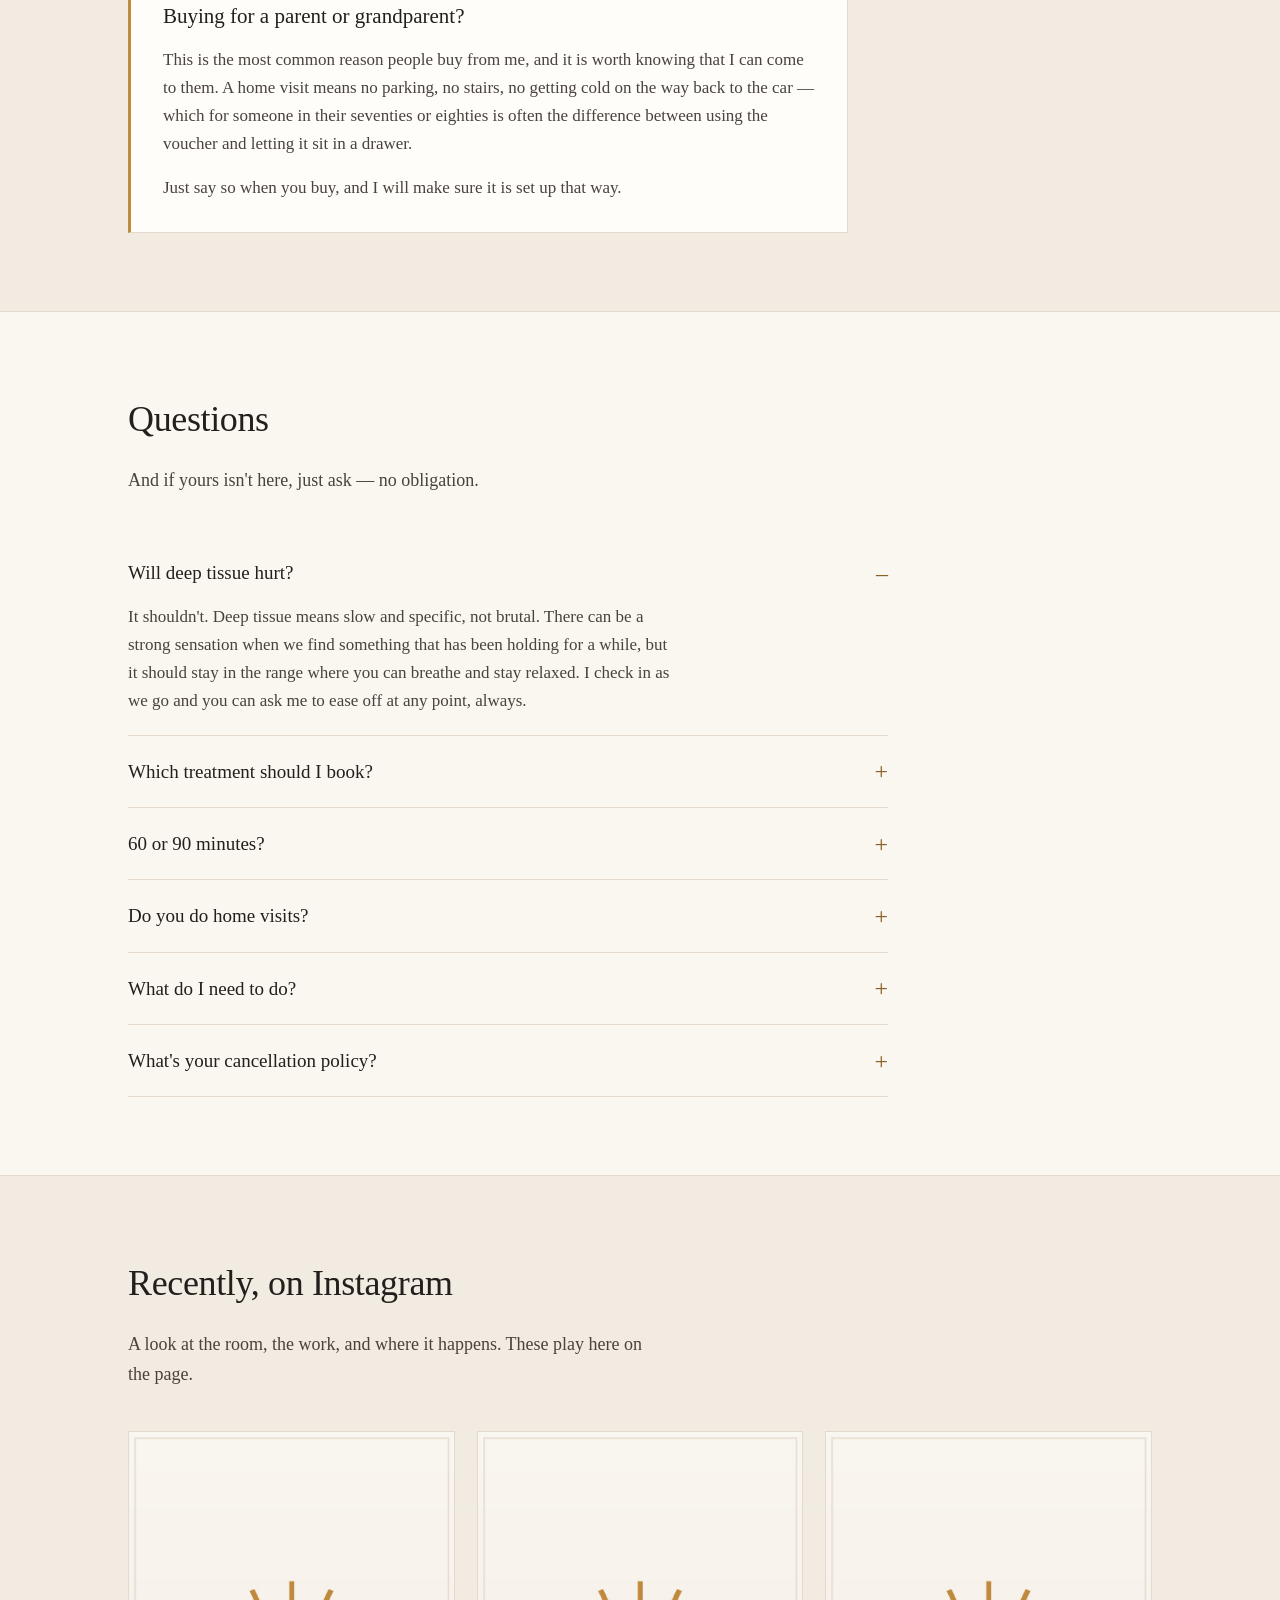
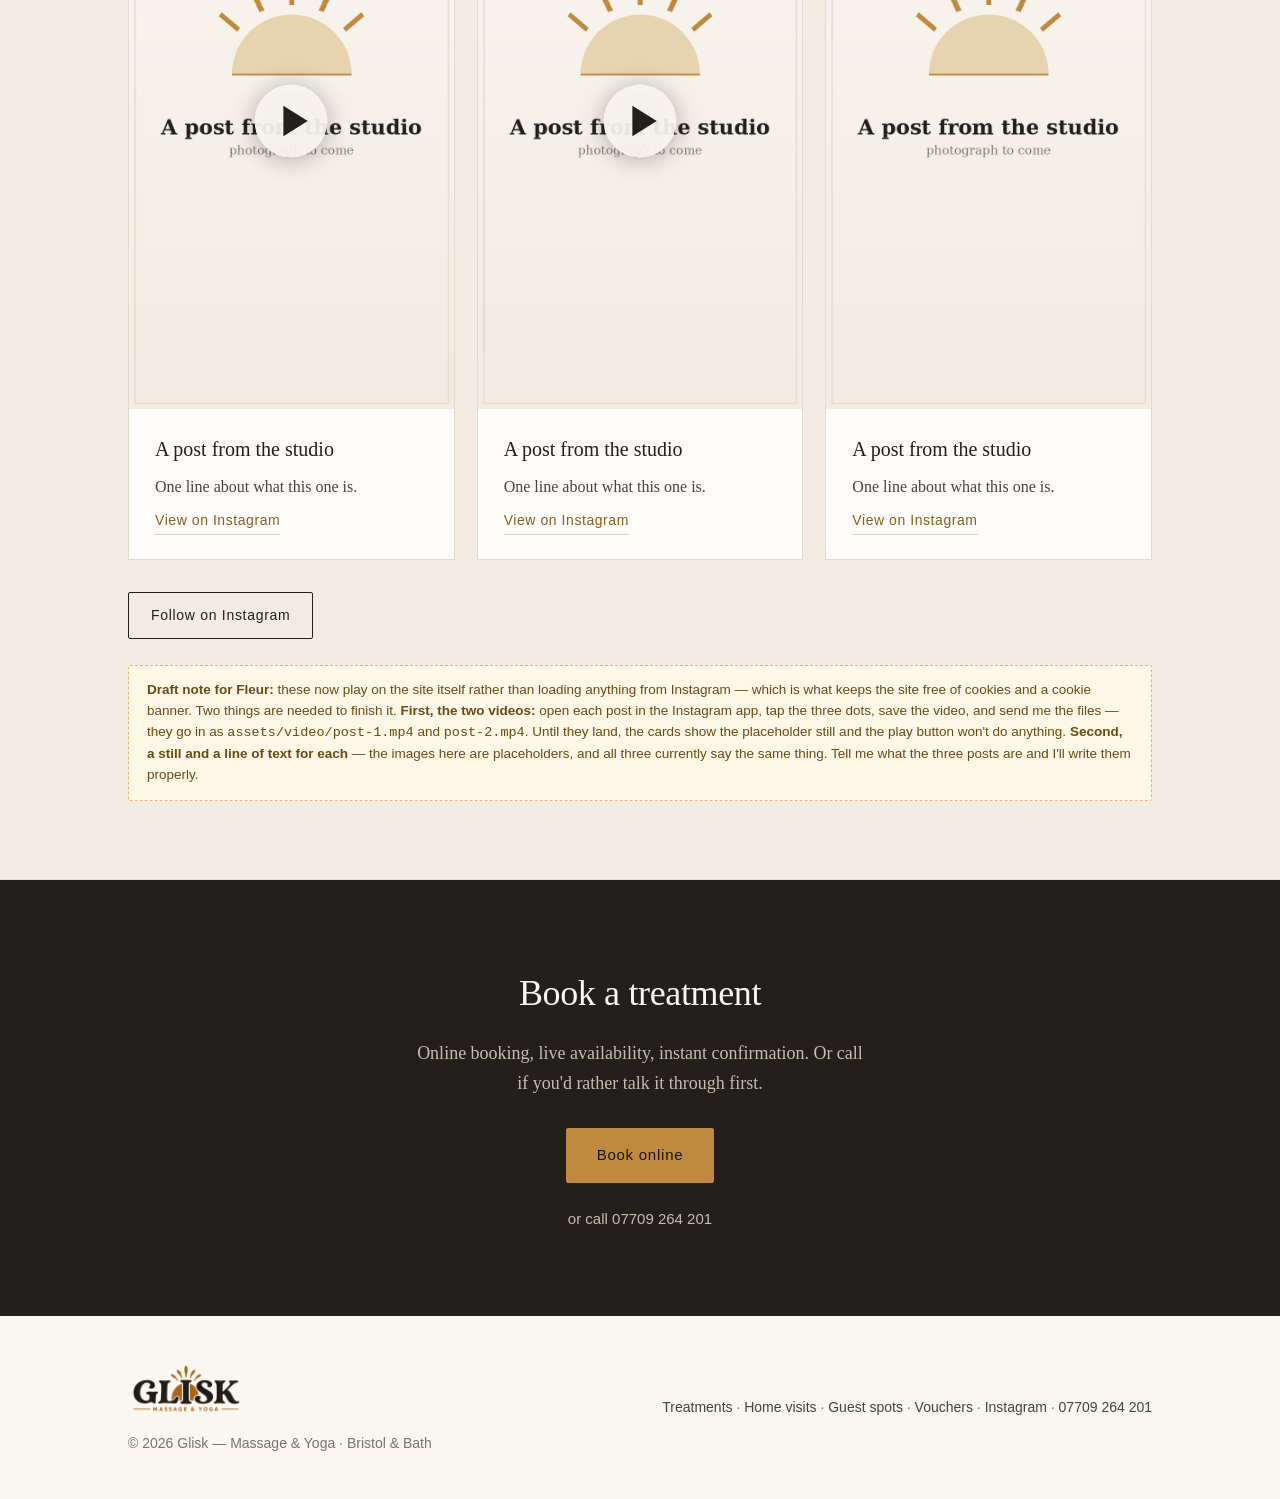
==== commit 0ad78653: "Use the real logo in the nav and footer Replaces the stand-in with the supplied artwork, now that it" ====
--- a/index.html
+++ b/index.html
@@ -54,7 +54,7 @@
 
 <nav>
   <div class="nav-in">
-    <a href="index.html" class="logo"><img src="assets/img/logo.svg" alt="Glisk — Massage &amp; Yoga, Bristol" width="480" height="232"></a>
+    <a href="index.html" class="logo"><img src="assets/img/logo.png" alt="Glisk — Massage &amp; Yoga, Bristol" width="960" height="480"></a>
     <div class="nav-links">
       <a href="treatments.html">Treatments</a>
       <a href="home-visits.html">Home visits</a>
@@ -287,7 +287,7 @@
 
 <footer>
   <div class="wrap foot-in">
-    <div class="foot-brand"><img src="assets/img/logo.svg" alt="" width="480" height="232"><span>© 2026 Glisk — Massage &amp; Yoga · Bristol &amp; Bath</span></div>
+    <div class="foot-brand"><img src="assets/img/logo.png" alt="" width="960" height="480"><span>© 2026 Glisk — Massage &amp; Yoga · Bristol &amp; Bath</span></div>
     <div>
       <a href="treatments.html">Treatments</a> ·
       <a href="home-visits.html">Home visits</a> ·
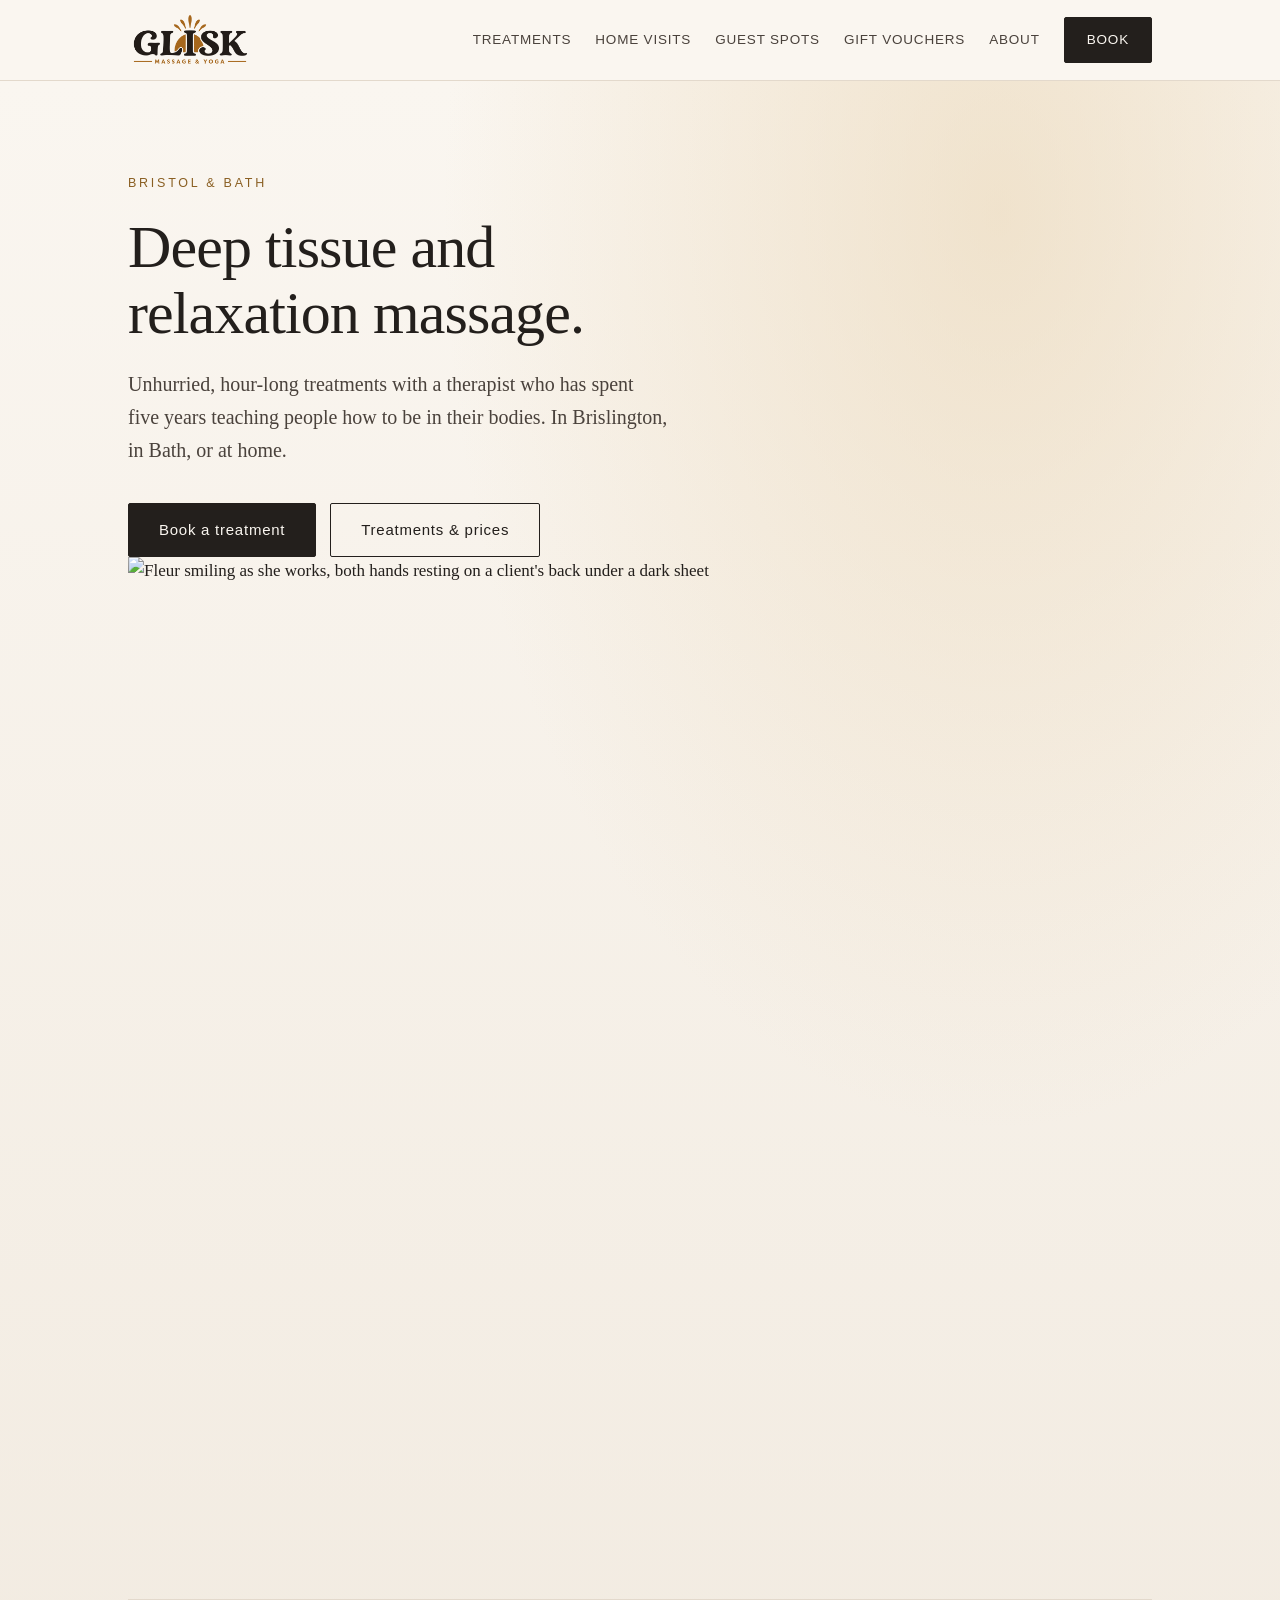
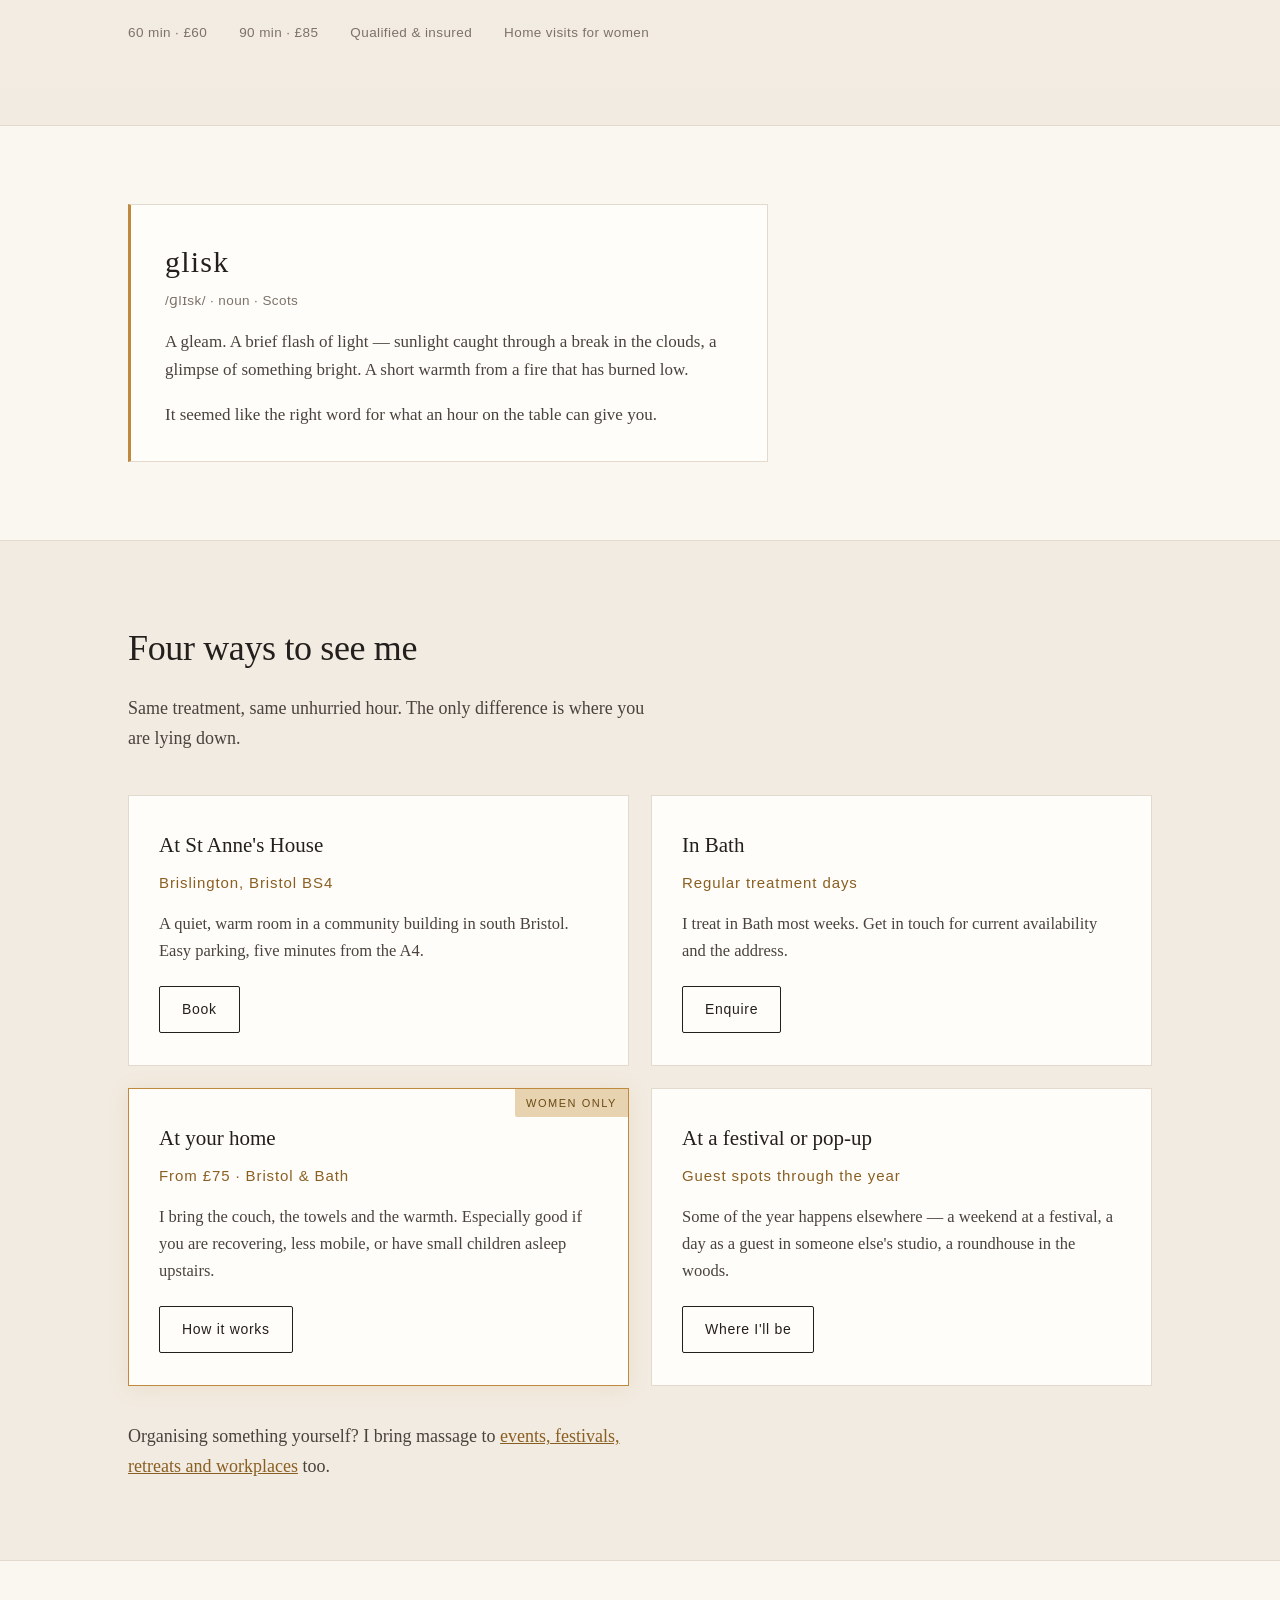
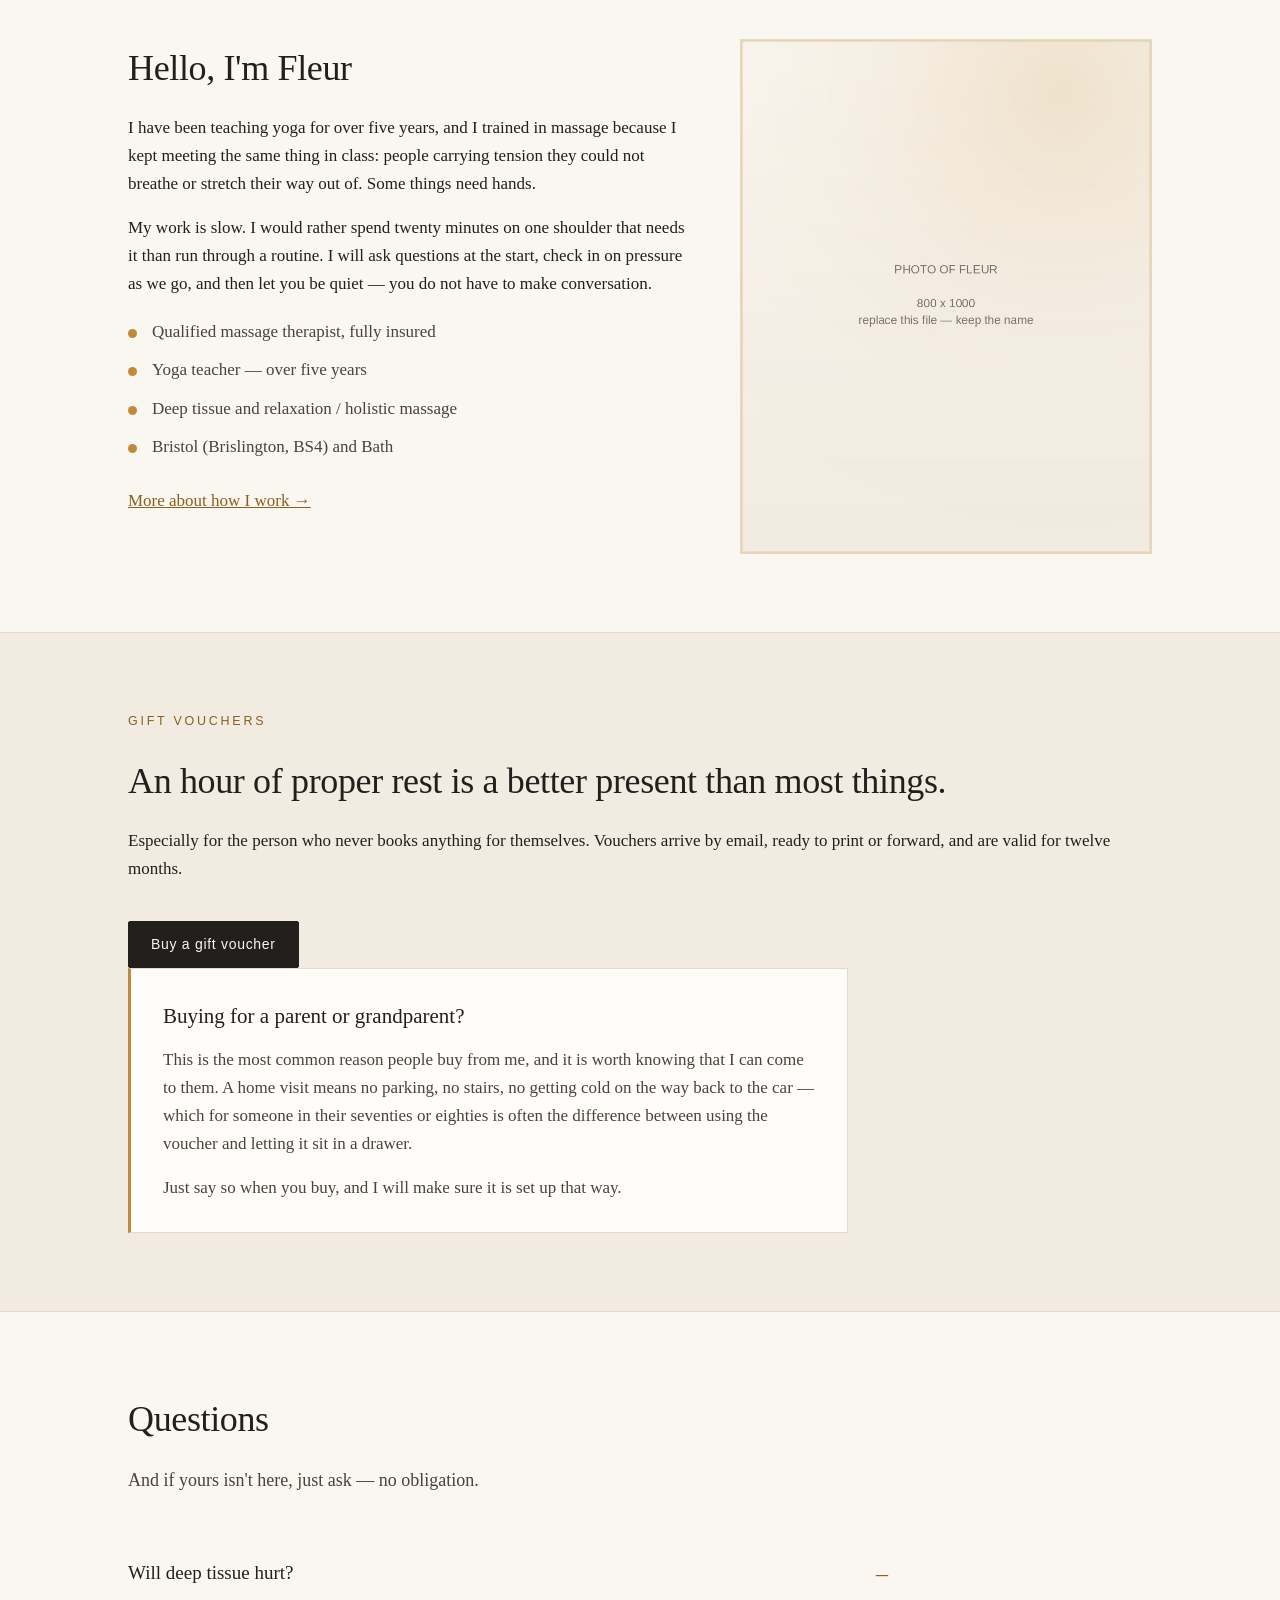
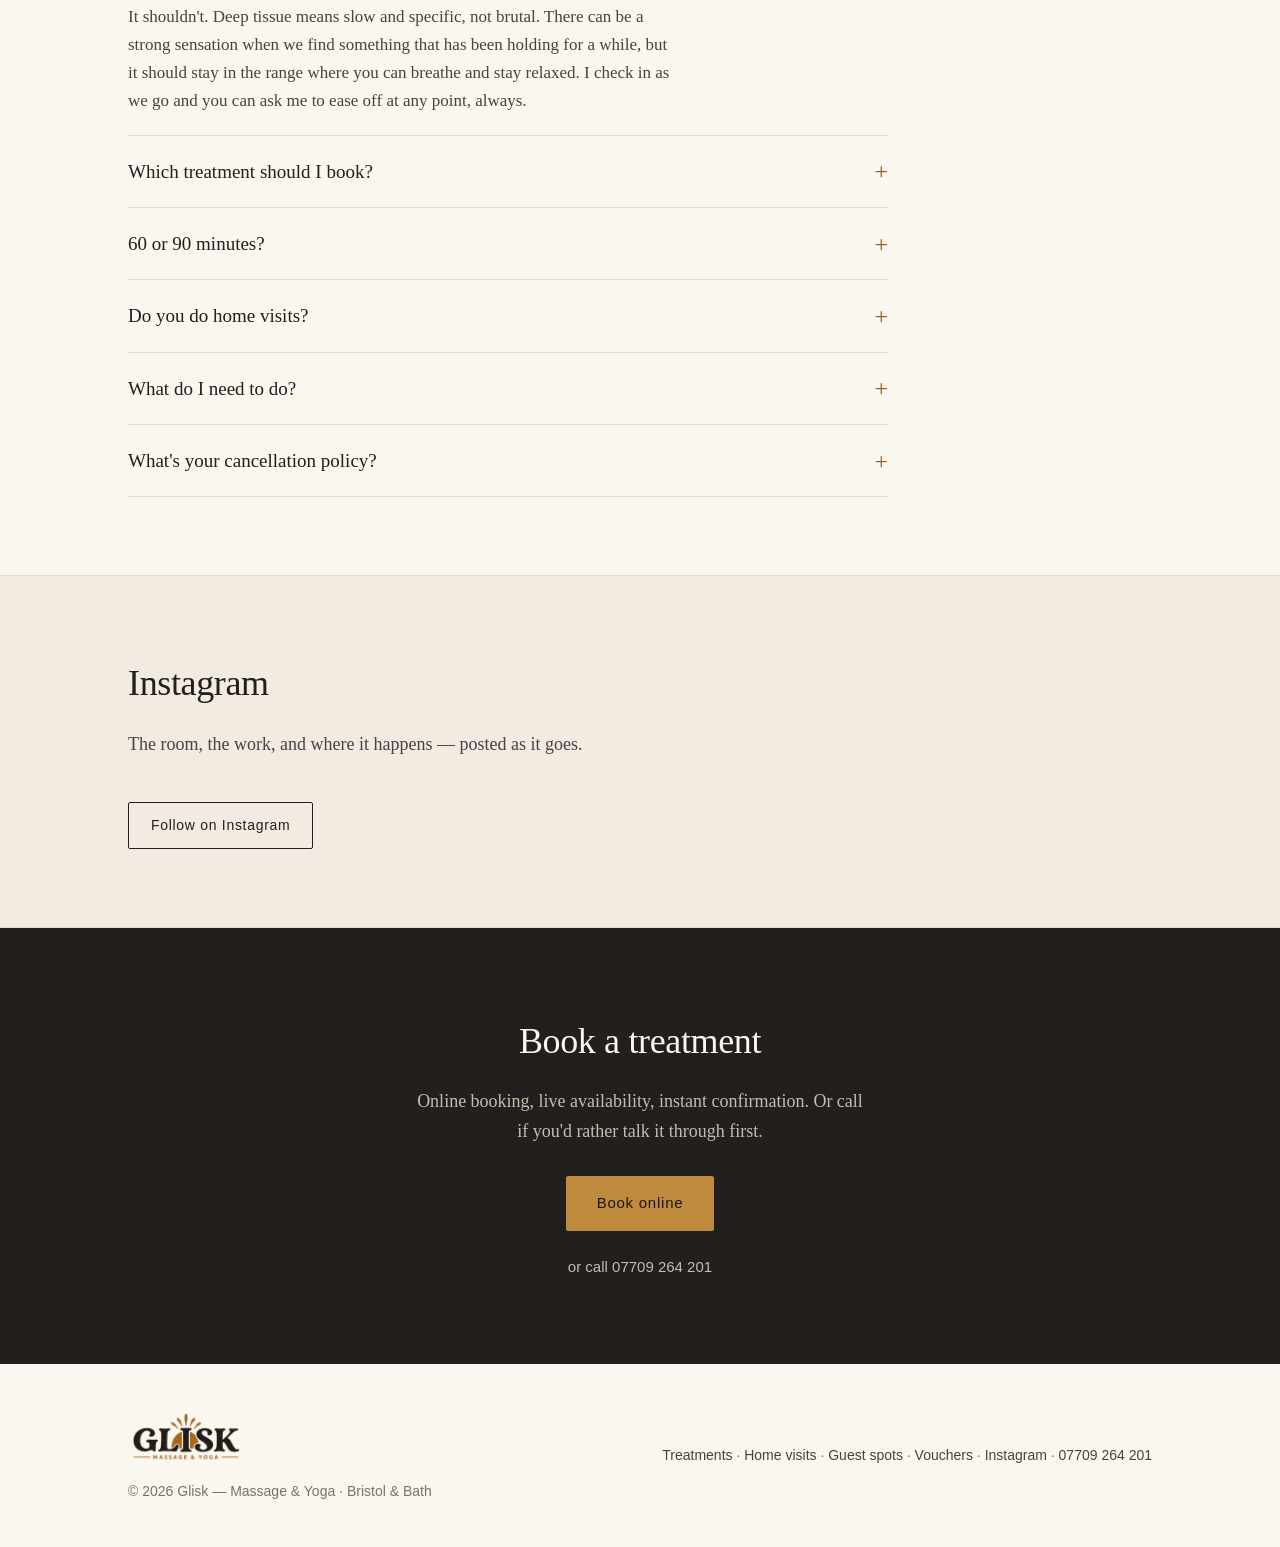
==== commit 0059708b: "Pages and docs: photos, guest spots, voucher custom amount" ====
--- a/index.html
+++ b/index.html
@@ -70,12 +70,19 @@
 
 <header class="hero">
   <div class="wrap">
-    <div class="kicker">Bristol &amp; Bath</div>
-    <h1>Deep tissue and relaxation massage.</h1>
-    <p class="lede">Unhurried, hour-long treatments with a therapist who has spent five years teaching people how to be in their bodies. In Brislington, in Bath, or at home.</p>
-    <div class="hero-cta">
-      <a href="book.html" class="btn btn-lg">Book a treatment</a>
-      <a href="treatments.html" class="btn btn-ghost btn-lg">Treatments &amp; prices</a>
+    <div class="hero-in">
+      <div class="hero-copy">
+        <div class="kicker">Bristol &amp; Bath</div>
+        <h1>Deep tissue and relaxation massage.</h1>
+        <p class="lede">Unhurried, hour-long treatments with a therapist who has spent five years teaching people how to be in their bodies. In Brislington, in Bath, or at home.</p>
+        <div class="hero-cta">
+          <a href="book.html" class="btn btn-lg">Book a treatment</a>
+          <a href="treatments.html" class="btn btn-ghost btn-lg">Treatments &amp; prices</a>
+        </div>
+      </div>
+      <img src="assets/img/fleur-hero.jpg" class="hero-photo"
+           alt="Fleur smiling as she works, both hands resting on a client's back under a dark sheet"
+           width="800" height="1000">
     </div>
     <div class="hero-meta">
       <div>60 min · £60</div>
@@ -148,7 +155,7 @@
         <p style="margin-top:26px"><a href="about.html">More about how I work →</a></p>
       </div>
       <img src="assets/img/fleur-portrait.jpg"
-           alt="Fleur, massage therapist and yoga teacher, in Bristol"
+           alt="Fleur lying in long grass in the sun, eyes closed, one hand resting against her forehead"
            class="photo photo-portrait" width="800" height="1000" loading="lazy">
     </div>
   </div>
@@ -208,70 +215,10 @@
 
 <section class="alt">
   <div class="wrap">
-    <h2>Recently, on Instagram</h2>
-    <p class="sec-intro">A look at the room, the work, and where it happens. These play here on the page.</p>
-
-    <div class="posts">
-      <article class="post">
-        <div class="post-media" data-player>
-          <button type="button" class="post-play" aria-label="Play this post">
-            <svg viewBox="0 0 100 100" aria-hidden="true" focusable="false">
-              <circle cx="50" cy="50" r="48" fill="rgba(250,246,240,.92)"/>
-              <path d="M40 30 L72 50 L40 70 Z" fill="#231f1c"/>
-            </svg>
-          </button>
-          <video preload="none" playsinline poster="assets/img/post-1.jpg"
-                 width="720" height="1280" aria-describedby="post-1-desc">
-            <source src="assets/video/post-1.mp4" type="video/mp4">
-            <p>Your browser can't play this one. <a href="https://www.instagram.com/p/DM8i-mmNqI8/" rel="noopener">Watch it on Instagram</a>.</p>
-          </video>
-        </div>
-        <div class="post-body">
-          <h3>A post from the studio</h3>
-          <p id="post-1-desc">One line about what this one is.</p>
-          <a class="post-link" href="https://www.instagram.com/p/DM8i-mmNqI8/" rel="noopener">View on Instagram</a>
-        </div>
-      </article>
-
-      <article class="post">
-        <div class="post-media" data-player>
-          <button type="button" class="post-play" aria-label="Play this post">
-            <svg viewBox="0 0 100 100" aria-hidden="true" focusable="false">
-              <circle cx="50" cy="50" r="48" fill="rgba(250,246,240,.92)"/>
-              <path d="M40 30 L72 50 L40 70 Z" fill="#231f1c"/>
-            </svg>
-          </button>
-          <video preload="none" playsinline poster="assets/img/post-2.jpg"
-                 width="720" height="1280" aria-describedby="post-2-desc">
-            <source src="assets/video/post-2.mp4" type="video/mp4">
-            <p>Your browser can't play this one. <a href="https://www.instagram.com/p/CN5n6nDp4gy/" rel="noopener">Watch it on Instagram</a>.</p>
-          </video>
-        </div>
-        <div class="post-body">
-          <h3>A post from the studio</h3>
-          <p id="post-2-desc">One line about what this one is.</p>
-          <a class="post-link" href="https://www.instagram.com/p/CN5n6nDp4gy/" rel="noopener">View on Instagram</a>
-        </div>
-      </article>
-
-      <article class="post">
-        <div class="post-media">
-          <img src="assets/img/post-3.jpg" alt="A post from the studio" width="720" height="1280" loading="lazy">
-        </div>
-        <div class="post-body">
-          <h3>A post from the studio</h3>
-          <p>One line about what this one is.</p>
-          <a class="post-link" href="https://www.instagram.com/p/DbIFPa9DdfK/" rel="noopener">View on Instagram</a>
-        </div>
-      </article>
-    </div>
-
+    <h2>Instagram</h2>
+    <p class="sec-intro">The room, the work, and where it happens — posted as it goes.</p>
     <div class="step-nav">
       <a href="https://www.instagram.com/glisk_massage_yoga" class="btn btn-ghost" rel="noopener">Follow on Instagram</a>
-    </div>
-
-    <div class="note">
-      <strong>Draft note for Fleur:</strong> these now play on the site itself rather than loading anything from Instagram — which is what keeps the site free of cookies and a cookie banner. Two things are needed to finish it. <strong>First, the two videos:</strong> open each post in the Instagram app, tap the three dots, save the video, and send me the files — they go in as <code>assets/video/post-1.mp4</code> and <code>post-2.mp4</code>. Until they land, the cards show the placeholder still and the play button won't do anything. <strong>Second, a still and a line of text for each</strong> — the images here are placeholders, and all three currently say the same thing. Tell me what the three posts are and I'll write them properly.
     </div>
   </div>
 </section>
@@ -299,6 +246,5 @@
   </div>
 </footer>
 
-<script src="assets/js/posts.js" defer></script>
 </body>
 </html>
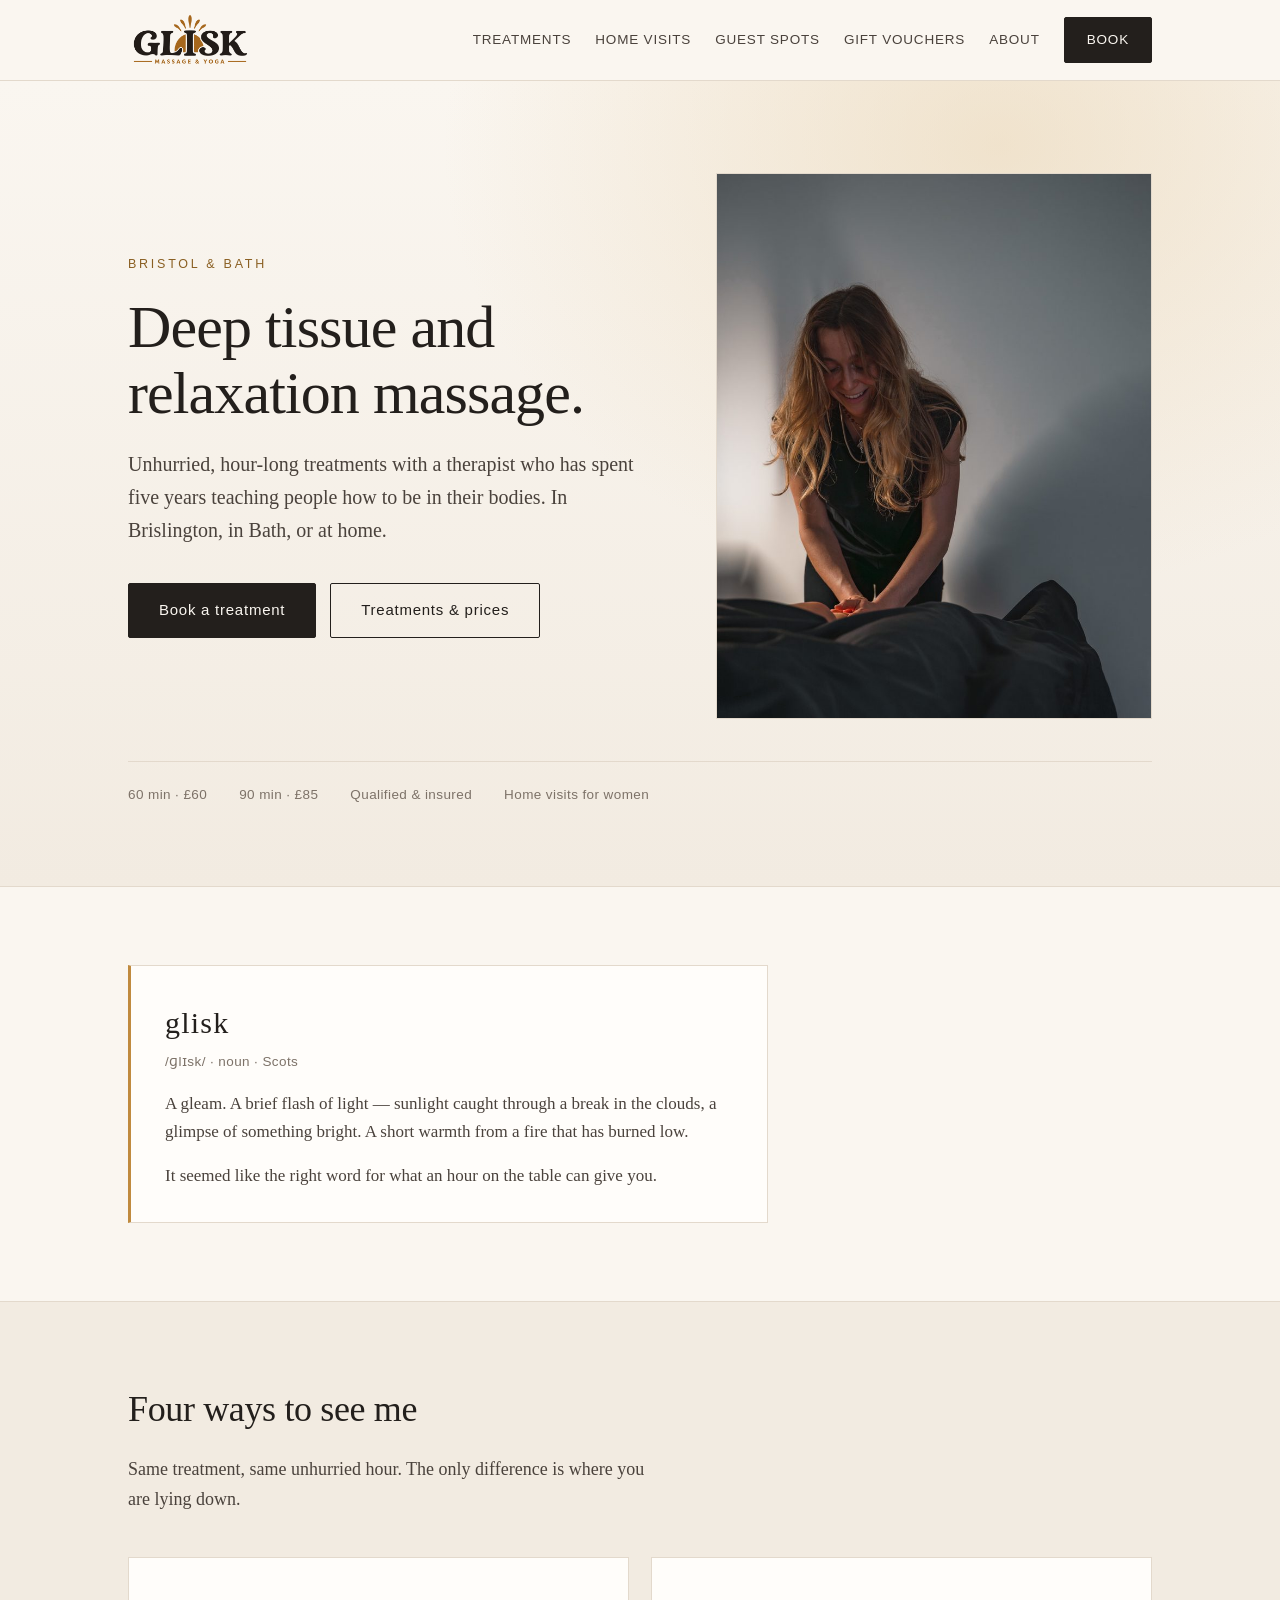
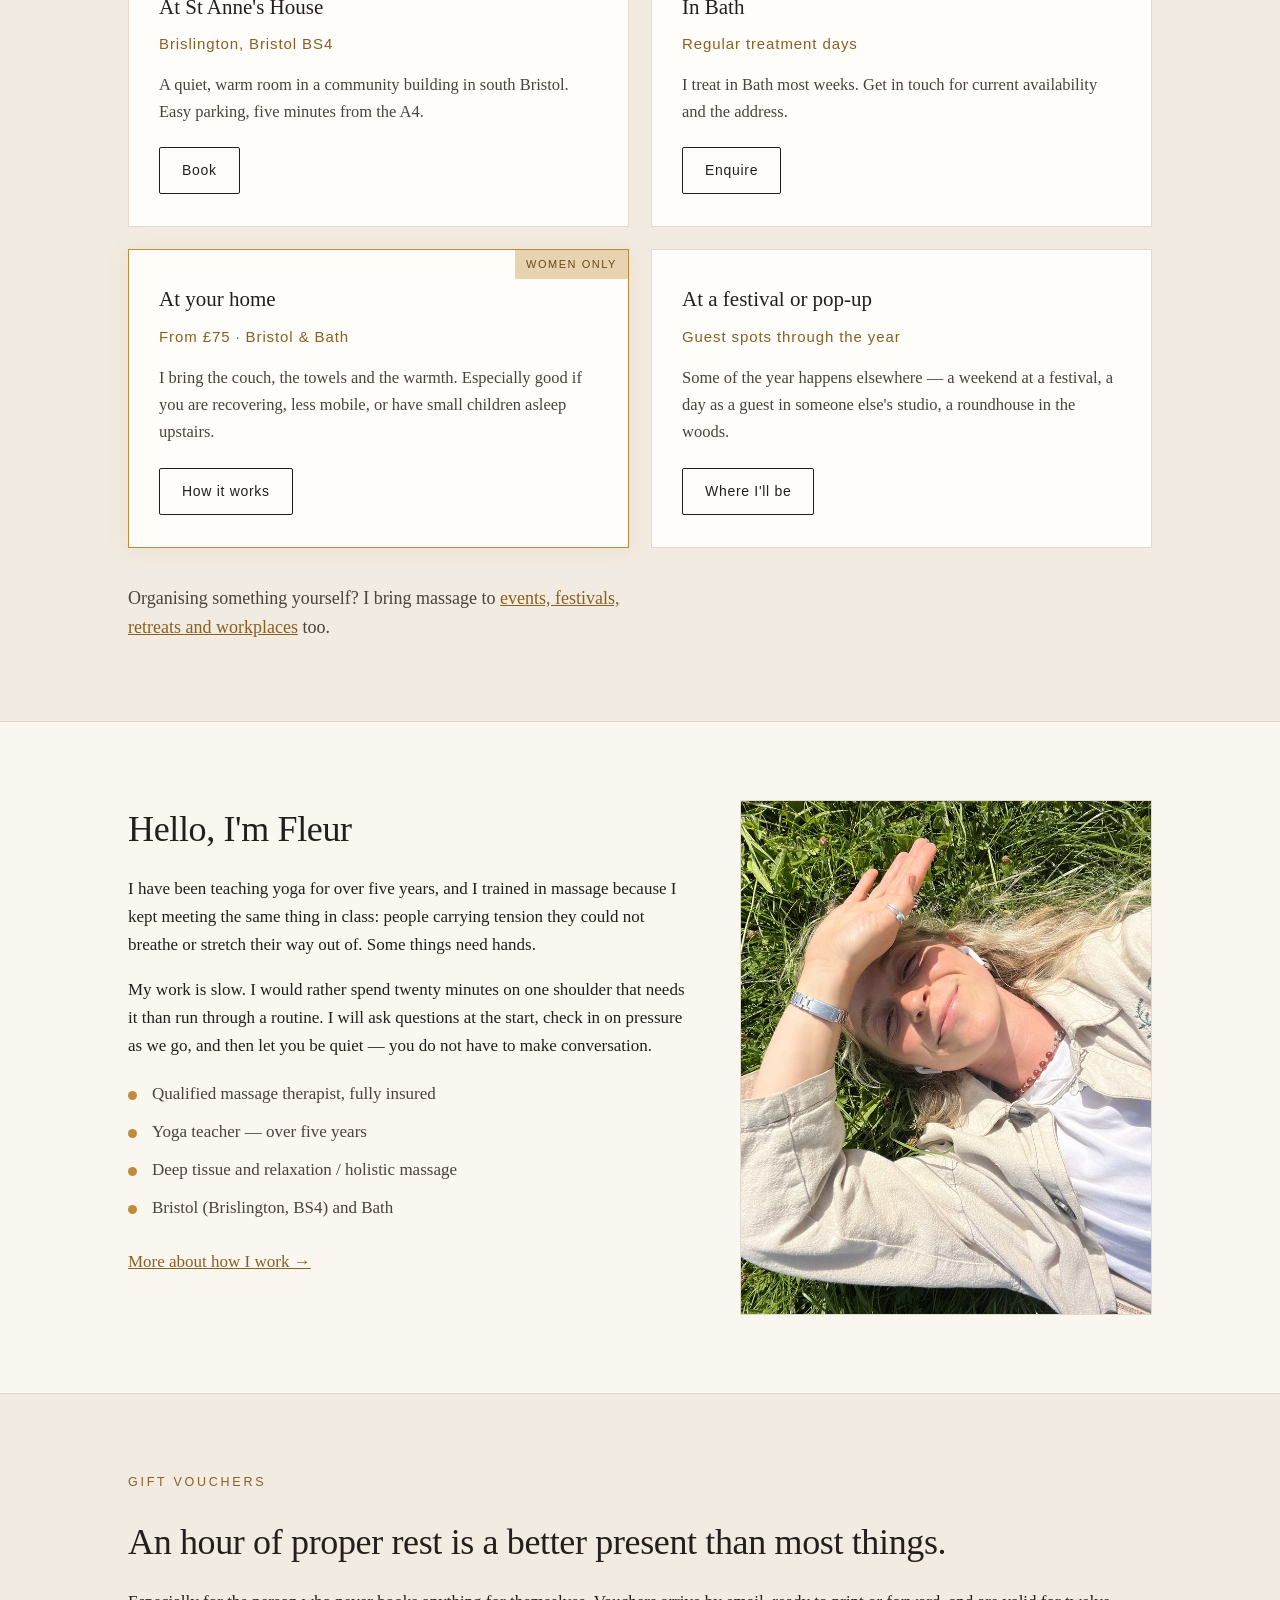
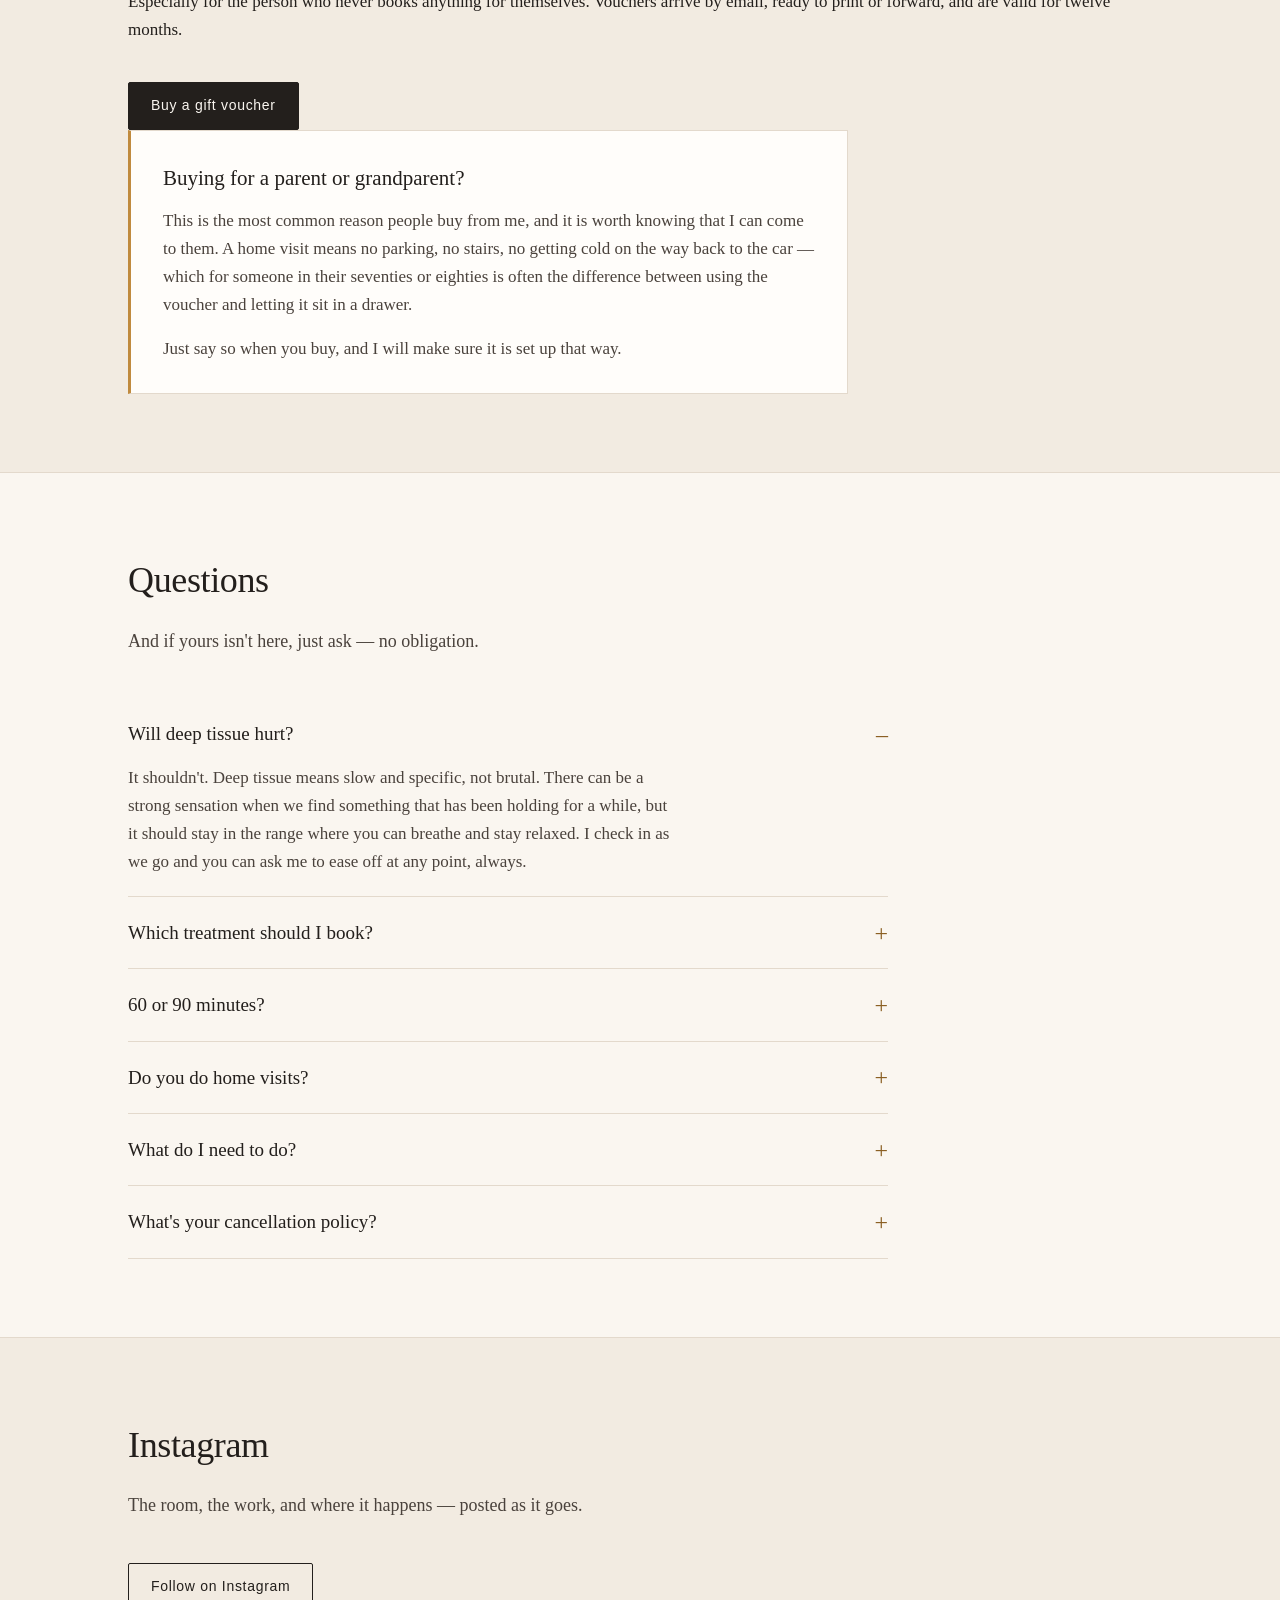
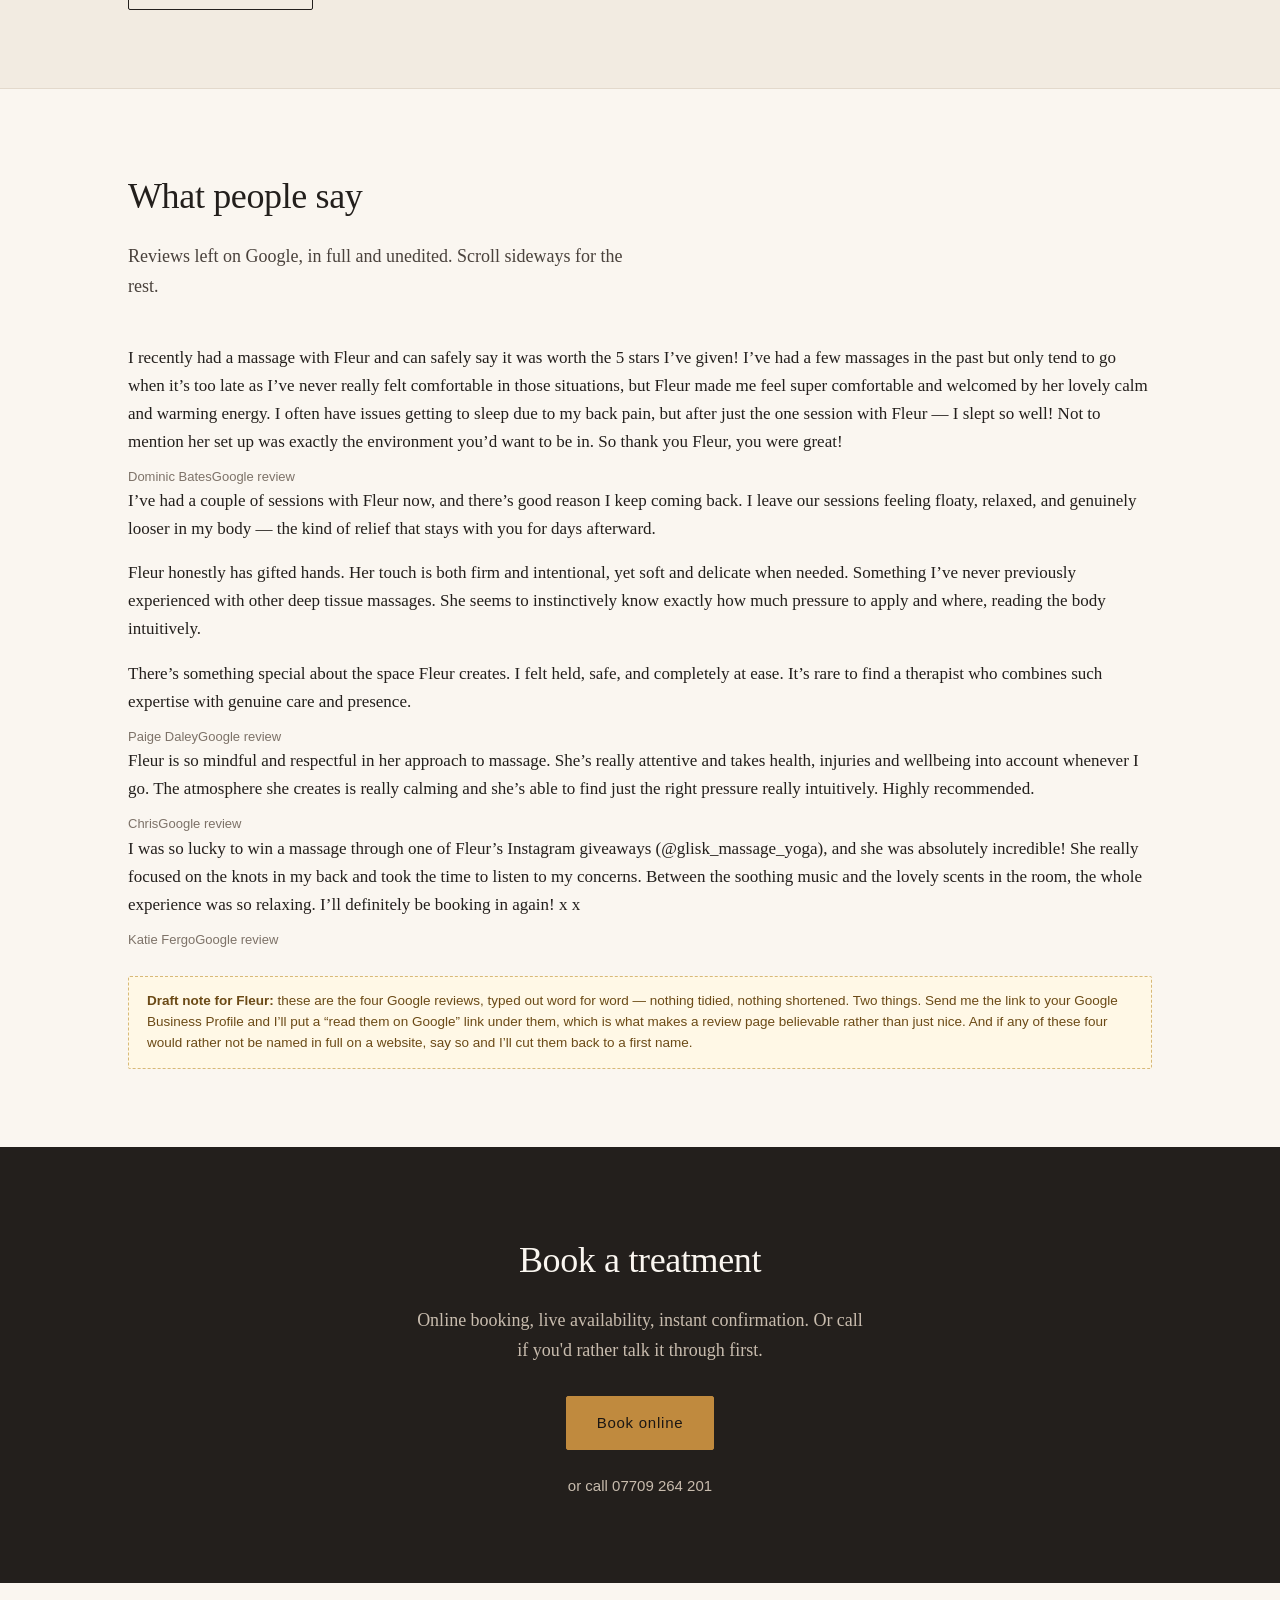
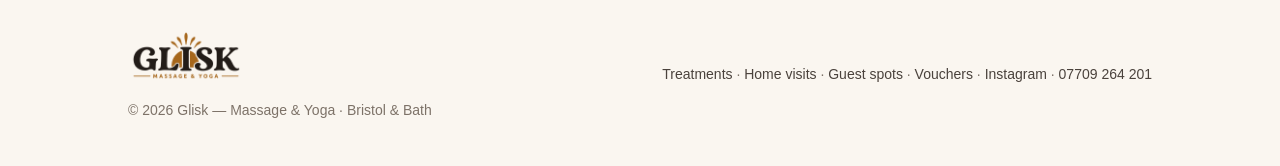
==== commit a70428d0: "Add the Google reviews to the home page" ====
--- a/index.html
+++ b/index.html
@@ -223,6 +223,51 @@
   </div>
 </section>
 
+<section>
+  <div class="wrap">
+    <h2>What people say</h2>
+    <p class="sec-intro">Reviews left on Google, in full and unedited. Scroll sideways for the rest.</p>
+
+    <div class="quotes" tabindex="0" role="group" aria-label="Client reviews — scroll sideways for more">
+
+      <figure class="quote">
+        <blockquote>
+          <p>I recently had a massage with Fleur and can safely say it was worth the 5 stars I’ve given! I’ve had a few massages in the past but only tend to go when it’s too late as I’ve never really felt comfortable in those situations, but Fleur made me feel super comfortable and welcomed by her lovely calm and warming energy. I often have issues getting to sleep due to my back pain, but after just the one session with Fleur — I slept so well! Not to mention her set up was exactly the environment you’d want to be in. So thank you Fleur, you were great!</p>
+        </blockquote>
+        <figcaption>Dominic Bates<span>Google review</span></figcaption>
+      </figure>
+
+      <figure class="quote">
+        <blockquote>
+          <p>I’ve had a couple of sessions with Fleur now, and there’s good reason I keep coming back. I leave our sessions feeling floaty, relaxed, and genuinely looser in my body — the kind of relief that stays with you for days afterward.</p>
+          <p>Fleur honestly has gifted hands. Her touch is both firm and intentional, yet soft and delicate when needed. Something I’ve never previously experienced with other deep tissue massages. She seems to instinctively know exactly how much pressure to apply and where, reading the body intuitively.</p>
+          <p>There’s something special about the space Fleur creates. I felt held, safe, and completely at ease. It’s rare to find a therapist who combines such expertise with genuine care and presence.</p>
+        </blockquote>
+        <figcaption>Paige Daley<span>Google review</span></figcaption>
+      </figure>
+
+      <figure class="quote">
+        <blockquote>
+          <p>Fleur is so mindful and respectful in her approach to massage. She’s really attentive and takes health, injuries and wellbeing into account whenever I go. The atmosphere she creates is really calming and she’s able to find just the right pressure really intuitively. Highly recommended.</p>
+        </blockquote>
+        <figcaption>Chris<span>Google review</span></figcaption>
+      </figure>
+
+      <figure class="quote">
+        <blockquote>
+          <p>I was so lucky to win a massage through one of Fleur’s Instagram giveaways (@glisk_massage_yoga), and she was absolutely incredible! She really focused on the knots in my back and took the time to listen to my concerns. Between the soothing music and the lovely scents in the room, the whole experience was so relaxing. I’ll definitely be booking in again! x x</p>
+        </blockquote>
+        <figcaption>Katie Fergo<span>Google review</span></figcaption>
+      </figure>
+
+    </div>
+
+    <div class="note">
+      <strong>Draft note for Fleur:</strong> these are the four Google reviews, typed out word for word — nothing tidied, nothing shortened. Two things. Send me the link to your Google Business Profile and I’ll put a &ldquo;read them on Google&rdquo; link under them, which is what makes a review page believable rather than just nice. And if any of these four would rather not be named in full on a website, say so and I’ll cut them back to a first name.
+    </div>
+  </div>
+</section>
+
 <section class="book" id="book">
   <h2>Book a treatment</h2>
   <p>Online booking, live availability, instant confirmation. Or call if you'd rather talk it through first.</p>
--- a/assets/css/style.css
+++ b/assets/css/style.css
@@ -85,6 +85,10 @@
     radial-gradient(ellipse 70% 90% at 78% 8%, rgba(232,211,176,.55), transparent 62%),
     linear-gradient(180deg,var(--paper) 0%, var(--paper-2) 100%)}
 .hero-sm{padding:64px 0 56px}
+.hero-in{display:grid;grid-template-columns:1.1fr .9fr;gap:54px;align-items:center}
+.hero-photo{width:100%;height:auto;aspect-ratio:4/5;object-fit:cover;
+  border:1px solid var(--line)}
+@media(max-width:820px){.hero-in{grid-template-columns:1fr;gap:34px}}
 .kicker{font-family:var(--sans);font-size:12.5px;letter-spacing:.22em;
   text-transform:uppercase;color:var(--gleam-deep);margin-bottom:20px}
 h1{font-size:clamp(36px,6vw,60px);line-height:1.1;font-weight:400;
@@ -121,6 +125,7 @@
 .cards{display:grid;grid-template-columns:repeat(auto-fit,minmax(280px,1fr));gap:22px}
 .cards-3{grid-template-columns:repeat(auto-fit,minmax(250px,1fr))}
 .cards-4{grid-template-columns:repeat(2,1fr)}
+.cards-4up{grid-template-columns:repeat(auto-fit,minmax(215px,1fr))}
 @media(max-width:620px){.cards-4{grid-template-columns:1fr}}
 .card{background:var(--card);border:1px solid var(--line);padding:32px 30px;
   display:flex;flex-direction:column;position:relative}
@@ -179,6 +184,9 @@
 .place .city{font-family:var(--sans);font-size:11.5px;letter-spacing:.18em;
   text-transform:uppercase;color:var(--gleam-deep);margin-bottom:8px}
 .place p{font-size:16px;color:var(--ink-soft)}
+.place-photo{display:block;width:calc(100% + 52px);max-width:none;height:auto;
+  margin:-26px -26px 20px;aspect-ratio:8/5;object-fit:cover;
+  border-bottom:1px solid var(--line)}
 
 /* ---------------------------------------------------------- policy box -- */
 .policy{background:var(--card);border:1px solid var(--line);border-left:3px solid var(--gleam);
@@ -289,28 +297,3 @@
    preview, the play button and inline playback on its own — no script, and
    nothing loaded from Meta, which is what keeps the site cookie-free.
    preload="none" means the video itself is only fetched if someone plays it. */
-.posts{display:grid;grid-template-columns:repeat(auto-fit,minmax(260px,1fr));gap:22px}
-.post{background:var(--card);border:1px solid var(--line);display:flex;
-  flex-direction:column;overflow:hidden}
-.post-media{aspect-ratio:4/5;background:var(--ink);display:block;position:relative}
-/* The button only appears once the script has claimed the player, so a
-   no-JavaScript visitor gets the native controls instead of a dead button. */
-.post-play{display:none}
-.post-media.is-ready .post-play{display:block;position:absolute;inset:0;margin:auto;
-  width:76px;height:76px;padding:0;border:none;background:none;cursor:pointer;
-  transition:transform .18s ease;z-index:2}
-.post-media.is-ready .post-play svg{width:100%;height:100%;display:block;
-  filter:drop-shadow(0 2px 12px rgba(35,31,28,.35))}
-.post-play:hover,.post-play:focus-visible{transform:scale(1.07)}
-.post-play:focus-visible{outline:2px solid var(--gleam);outline-offset:4px;border-radius:50%}
-.post-media.is-playing .post-play{display:none}
-@media(prefers-reduced-motion:reduce){.post-play{transition:none}}
-.post-media video,.post-media img{width:100%;height:100%;display:block;object-fit:contain}
-.post-media img{object-fit:cover}
-.post-body{padding:24px 26px;display:flex;flex-direction:column;gap:8px;flex:1}
-.post-body h3{font-size:20px;margin-bottom:0}
-.post-body p{color:var(--ink-soft);font-size:16px;flex:1;margin:0}
-.post-link{font-family:var(--sans);font-size:14px;letter-spacing:.04em;
-  color:var(--gleam-deep);text-decoration:none;border-bottom:1px solid var(--gleam-soft);
-  align-self:flex-start;padding-bottom:2px}
-.post-link:hover,.post-link:focus{border-bottom-color:var(--gleam-deep)}
